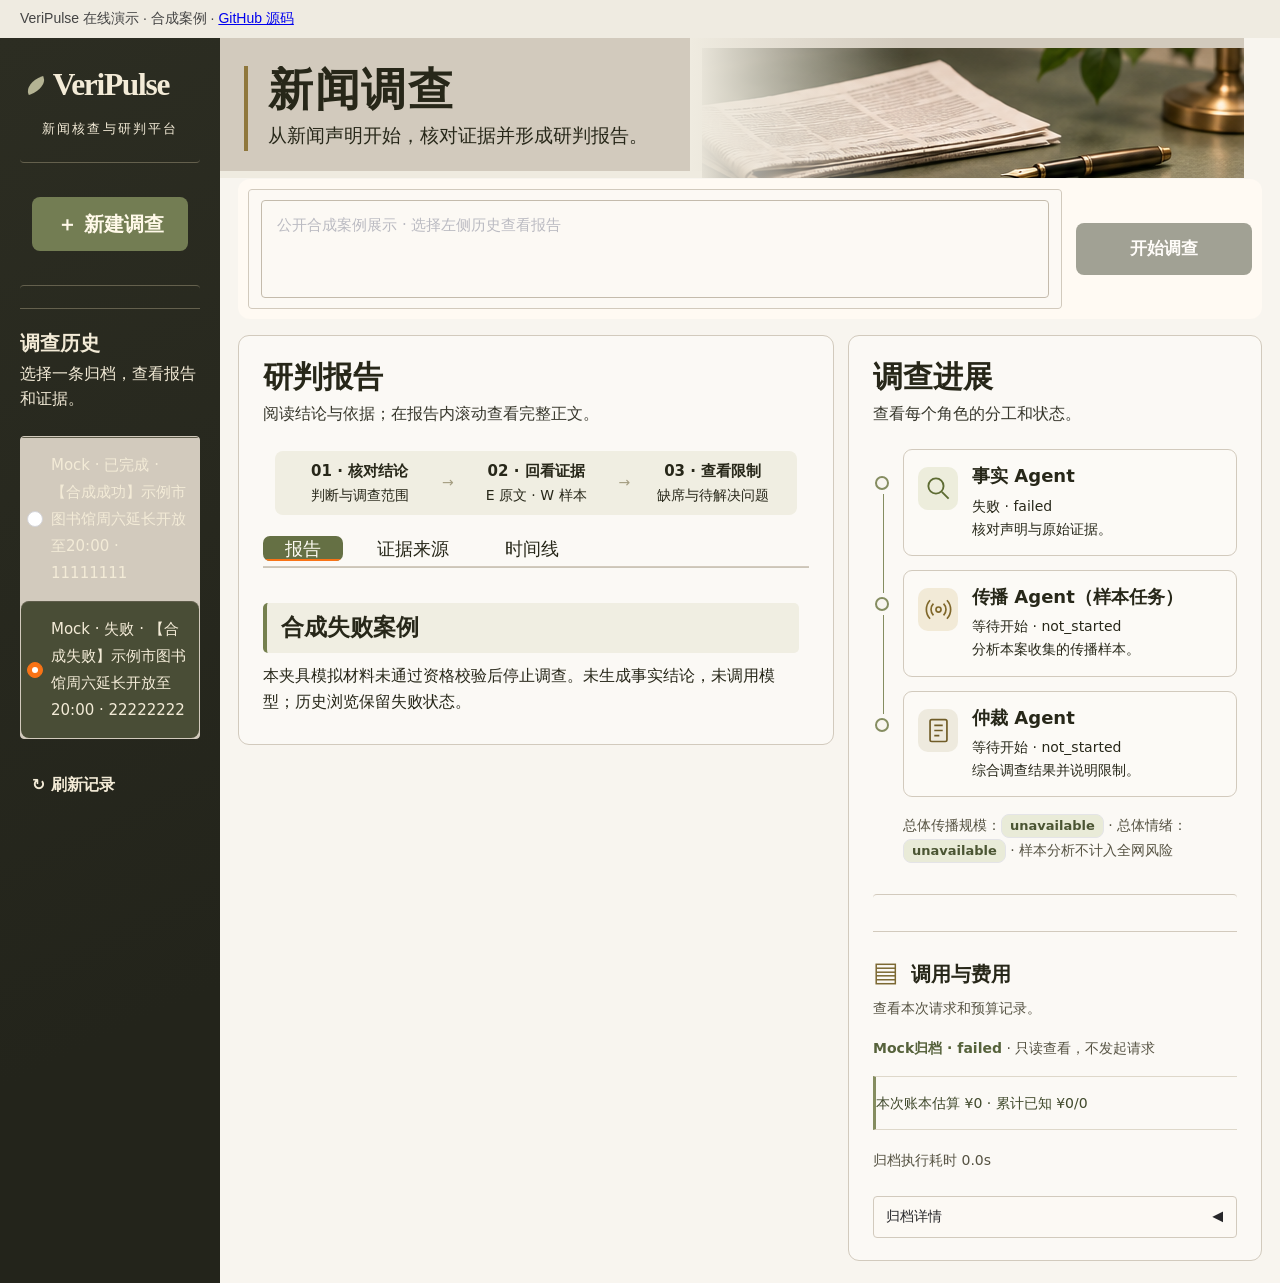
==== docs/demo/failure.html @ a6015715 "Show current frontend and add interactive public demo" ====
<!doctype html><html lang="zh-CN"><head><meta charset="UTF-8"><meta name="viewport" content="width=device-width,initial-scale=1"><title>VeriPulse · 在线演示</title><style>:root { --bg: white; --col: #27272a; --bg-dark: #0f0f11; --col-dark: #f4f4f5; }
body { background: var(--bg); color: var(--col); font-family: Arial, Helvetica, sans-serif; }
@media (prefers-color-scheme: dark) {
  body { background: var(--bg-dark); color: var(--col-dark); }
}
.gradio-container-6-31-0, .gradio-container-6-31-0 *, .gradio-container-6-31-0 ::before, .gradio-container-6-31-0 ::after { box-sizing: border-box; border-style: solid; border-width: 0px; }
.gradio-container-6-31-0 html { text-size-adjust: 100%; line-height: 1.5; font-family: var(--font-sans); tab-size: 2; }
body { line-height: inherit; margin: 0px; }
.gradio-container-6-31-0 hr { height: 0px; color: inherit; border-top-width: 1px; }
.gradio-container-6-31-0 abbr:where([title]) { text-decoration: underline dotted; }
.gradio-container-6-31-0 h1, .gradio-container-6-31-0 h2, .gradio-container-6-31-0 h3, .gradio-container-6-31-0 h4, .gradio-container-6-31-0 h5, .gradio-container-6-31-0 h6 { font-weight: inherit; font-size: inherit; }
.gradio-container-6-31-0 a { color: inherit; text-decoration: inherit; }
.gradio-container-6-31-0 b, .gradio-container-6-31-0 strong { font-weight: bolder; }
.gradio-container-6-31-0 code, .gradio-container-6-31-0 kbd, .gradio-container-6-31-0 samp, .gradio-container-6-31-0 pre { }
.gradio-container-6-31-0 small { font-size: 80%; }
.gradio-container-6-31-0 sub, .gradio-container-6-31-0 sup { vertical-align: baseline; font-size: 75%; line-height: 0; position: relative; }
.gradio-container-6-31-0 sub { bottom: -0.25em; }
.gradio-container-6-31-0 sup { top: -0.5em; }
.gradio-container-6-31-0 table { border-color: inherit; text-indent: 0px; }
.gradio-container-6-31-0 button, .gradio-container-6-31-0 input, .gradio-container-6-31-0 optgroup, .gradio-container-6-31-0 select, .gradio-container-6-31-0 textarea { color: inherit; font-weight: inherit; font-size: 100%; line-height: inherit; margin: 0px; padding: 0px; font-family: inherit; }
.gradio-container-6-31-0 button, .gradio-container-6-31-0 select { text-transform: none; }
.gradio-container-6-31-0 button, .gradio-container-6-31-0 [type="button"], .gradio-container-6-31-0 [type="reset"], .gradio-container-6-31-0 [type="submit"] { appearance: button; background-color: rgba(0, 0, 0, 0); background-image: none; }
.gradio-container-6-31-0 progress { vertical-align: baseline; }
.gradio-container-6-31-0 ::-webkit-inner-spin-button { height: auto; }
.gradio-container-6-31-0 ::-webkit-outer-spin-button { height: auto; }
.gradio-container-6-31-0 [type="search"] { appearance: textfield; outline-offset: -2px; }
.gradio-container-6-31-0 ::-webkit-search-decoration { appearance: none; }
.gradio-container-6-31-0 ::-webkit-file-upload-button { appearance: button; font: inherit; }
.gradio-container-6-31-0 summary { display: list-item; }
.gradio-container-6-31-0 blockquote, .gradio-container-6-31-0 dl, .gradio-container-6-31-0 dd, .gradio-container-6-31-0 h1, .gradio-container-6-31-0 h2, .gradio-container-6-31-0 h3, .gradio-container-6-31-0 h4, .gradio-container-6-31-0 h5, .gradio-container-6-31-0 h6, .gradio-container-6-31-0 hr, .gradio-container-6-31-0 figure, .gradio-container-6-31-0 p, .gradio-container-6-31-0 pre { margin: 0px; }
.gradio-container-6-31-0 fieldset { margin: 0px; padding: 0px; }
.gradio-container-6-31-0 legend { padding: 0px; }
.gradio-container-6-31-0 ol, .gradio-container-6-31-0 ul, .gradio-container-6-31-0 menu { margin: 0px; padding: 0px; }
.gradio-container-6-31-0 textarea { resize: vertical; }
.gradio-container-6-31-0 input::placeholder, .gradio-container-6-31-0 textarea::placeholder { opacity: 1; color: --color-var(--color-grey-400); }
.gradio-container-6-31-0 button, .gradio-container-6-31-0 [role="button"] { cursor: pointer; }
.gradio-container-6-31-0 :disabled { cursor: default; }
.gradio-container-6-31-0 img, .gradio-container-6-31-0 svg, .gradio-container-6-31-0 video, .gradio-container-6-31-0 canvas, .gradio-container-6-31-0 audio, .gradio-container-6-31-0 iframe, .gradio-container-6-31-0 embed, .gradio-container-6-31-0 object { vertical-align: middle; display: block; }
.gradio-container-6-31-0 img, .gradio-container-6-31-0 video { max-width: 100%; height: auto; margin: 0px; }
.gradio-container-6-31-0 [hidden] { display: none; }
.gradio-container-6-31-0 [type="text"], .gradio-container-6-31-0 [type="email"], .gradio-container-6-31-0 [type="url"], .gradio-container-6-31-0 [type="password"], .gradio-container-6-31-0 [type="number"], .gradio-container-6-31-0 [type="date"], .gradio-container-6-31-0 [type="datetime-local"], .gradio-container-6-31-0 [type="month"], .gradio-container-6-31-0 [type="search"], .gradio-container-6-31-0 [type="tel"], .gradio-container-6-31-0 [type="time"], .gradio-container-6-31-0 [type="week"], .gradio-container-6-31-0 [multiple], .gradio-container-6-31-0 textarea, .gradio-container-6-31-0 select { --tw-shadow: 0 0 #0000; appearance: none; background-color: rgb(255, 255, 255); border-width: 1px; border-color: rgb(107, 114, 128); border-radius: 0px; padding: 0.5rem 0.75rem; font-size: 1rem; line-height: 1.5rem; }
.gradio-container-6-31-0 [type="checkbox"], .gradio-container-6-31-0 [type="radio"] { vertical-align: middle; appearance: none; color: rgb(37, 99, 235); user-select: none; background-origin: border-box; border-width: 1px; flex-shrink: 0; width: 1rem; height: 1rem; padding: 0px; display: inline-block; }
.gradio-container-6-31-0 [type="checkbox"]:checked { background-image: url("data:image/svg+xml,%3csvg viewBox='0 0 16 16' fill='white' xmlns='http://www.w3.org/2000/svg'%3e%3cpath d='M12.207 4.793a1 1 0 010 1.414l-5 5a1 1 0 01-1.414 0l-2-2a1 1 0 011.414-1.414L6.5 9.086l4.293-4.293a1 1 0 011.414 0z'/%3e%3c/svg%3e"); }
.gradio-container-6-31-0 [type="radio"]:checked { background-image: url("data:image/svg+xml,%3csvg viewBox='0 0 16 16' fill='white' xmlns='http://www.w3.org/2000/svg'%3e%3ccircle cx='8' cy='8' r='3'/%3e%3c/svg%3e"); }
.gradio-container-6-31-0 select { background-image: url("data:image/svg+xml,%3csvg xmlns='http://www.w3.org/2000/svg' fill='none' viewBox='0 0 20 20'%3e%3cpath stroke='%236b7280' stroke-linecap='round' stroke-linejoin='round' stroke-width='1.5' d='M6 8l4 4 4-4'/%3e%3c/svg%3e"); background-position: right 0.5rem center; background-repeat: no-repeat; background-size: 1.5em 1.5em; padding-right: 2.5rem; }
.gradio-container-6-31-0 [type="checkbox"]:checked, .gradio-container-6-31-0 [type="radio"]:checked { background-position: 50% center; background-repeat: no-repeat; background-size: 100% 100%; }
.gradio-container-6-31-0 [type="checkbox"]:checked:hover, .gradio-container-6-31-0 [type="checkbox"]:checked:focus, .gradio-container-6-31-0 [type="radio"]:checked:hover, .gradio-container-6-31-0 [type="radio"]:checked:focus { border-color: rgba(0, 0, 0, 0); }
.gradio-container-6-31-0 [type="checkbox"]:focus-visible, .gradio-container-6-31-0 [type="checkbox"]:focus-visible, .gradio-container-6-31-0 [type="radio"]:focus-visible, .gradio-container-6-31-0 [type="radio"]:focus-visible { outline: none; }
.gradio-container-6-31-0 gradio-lite { display: flex; }
.gradio-container-6-31-0 gradio-lite:not(:defined) { display: none; }
.gradio-container-6-31-0 .scroll-hide { scrollbar-width: none; }
.gradio-container-6-31-0 .sr-only { clip: rect(0px, 0px, 0px, 0px); white-space: nowrap; border-width: 0px; width: 1px; height: 1px; margin: -1px; padding: 0px; position: absolute; overflow: hidden; }
.gradio-container-6-31-0 .scroll-hide::-webkit-scrollbar { display: none; }
.gradio-container-6-31-0 { text-size-adjust: 100%; line-height: 1.5; font-family: var(--font); tab-size: 4; }
.gradio-container-6-31-0 .cropper-container { touch-action: none; user-select: none; direction: ltr; font-size: 0px; line-height: 0; position: relative; }
.gradio-container-6-31-0 .cropper-container img { width: 100%; height: 100%; display: block; min-width: 0px !important; max-width: none !important; min-height: 0px !important; max-height: none !important; }
.gradio-container-6-31-0 .cropper-wrap-box, .gradio-container-6-31-0 .cropper-canvas, .gradio-container-6-31-0 .cropper-drag-box, .gradio-container-6-31-0 .cropper-crop-box, .gradio-container-6-31-0 .cropper-modal { position: absolute; inset: 0px; }
.gradio-container-6-31-0 .cropper-wrap-box, .gradio-container-6-31-0 .cropper-canvas { overflow: hidden; }
.gradio-container-6-31-0 .cropper-drag-box { opacity: 0; background-color: rgb(255, 255, 255); }
.gradio-container-6-31-0 .cropper-modal { opacity: 0.5; background-color: rgb(0, 0, 0); }
.gradio-container-6-31-0 .cropper-view-box { outline: rgba(51, 153, 255, 0.75) solid 1px; width: 100%; height: 100%; display: block; overflow: hidden; }
.gradio-container-6-31-0 .cropper-dashed { opacity: 0.5; border: 0px dashed rgb(238, 238, 238); display: block; position: absolute; }
.gradio-container-6-31-0 .cropper-dashed.dashed-h { border-top-width: 1px; border-bottom-width: 1px; width: 100%; height: 33.3333%; top: 33.3333%; left: 0px; }
.gradio-container-6-31-0 .cropper-dashed.dashed-v { border-left-width: 1px; border-right-width: 1px; width: 33.3333%; height: 100%; top: 0px; left: 33.3333%; }
.gradio-container-6-31-0 .cropper-center { opacity: 0.75; width: 0px; height: 0px; display: block; position: absolute; top: 50%; left: 50%; }
.gradio-container-6-31-0 .cropper-center::before, .gradio-container-6-31-0 .cropper-center::after { content: " "; background-color: rgb(238, 238, 238); display: block; position: absolute; }
.gradio-container-6-31-0 .cropper-center::before { width: 7px; height: 1px; top: 0px; left: -3px; }
.gradio-container-6-31-0 .cropper-center::after { width: 1px; height: 7px; top: -3px; left: 0px; }
.gradio-container-6-31-0 .cropper-face, .gradio-container-6-31-0 .cropper-line, .gradio-container-6-31-0 .cropper-point { opacity: 0.1; width: 100%; height: 100%; display: block; position: absolute; }
.gradio-container-6-31-0 .cropper-face { background-color: rgb(255, 255, 255); top: 0px; left: 0px; }
.gradio-container-6-31-0 .cropper-line { background-color: rgb(51, 153, 255); }
.gradio-container-6-31-0 .cropper-line.line-e { cursor: ew-resize; width: 5px; top: 0px; right: -3px; }
.gradio-container-6-31-0 .cropper-line.line-n { cursor: ns-resize; height: 5px; top: -3px; left: 0px; }
.gradio-container-6-31-0 .cropper-line.line-w { cursor: ew-resize; width: 5px; top: 0px; left: -3px; }
.gradio-container-6-31-0 .cropper-line.line-s { cursor: ns-resize; height: 5px; bottom: -3px; left: 0px; }
.gradio-container-6-31-0 .cropper-point { opacity: 0.75; background-color: rgb(51, 153, 255); width: 5px; height: 5px; }
.gradio-container-6-31-0 .cropper-point.point-e { cursor: ew-resize; margin-top: -3px; top: 50%; right: -3px; }
.gradio-container-6-31-0 .cropper-point.point-n { cursor: ns-resize; margin-left: -3px; top: -3px; left: 50%; }
.gradio-container-6-31-0 .cropper-point.point-w { cursor: ew-resize; margin-top: -3px; top: 50%; left: -3px; }
.gradio-container-6-31-0 .cropper-point.point-s { cursor: s-resize; margin-left: -3px; bottom: -3px; left: 50%; }
.gradio-container-6-31-0 .cropper-point.point-ne { cursor: nesw-resize; top: -3px; right: -3px; }
.gradio-container-6-31-0 .cropper-point.point-nw { cursor: nwse-resize; top: -3px; left: -3px; }
.gradio-container-6-31-0 .cropper-point.point-sw { cursor: nesw-resize; bottom: -3px; left: -3px; }
.gradio-container-6-31-0 .cropper-point.point-se { opacity: 1; cursor: nwse-resize; width: 20px; height: 20px; bottom: -3px; right: -3px; }
@media (width >= 768px) {
  .gradio-container-6-31-0 .cropper-point.point-se { width: 15px; height: 15px; }
}
@media (width >= 992px) {
  .gradio-container-6-31-0 .cropper-point.point-se { width: 10px; height: 10px; }
}
@media (width >= 1200px) {
  .gradio-container-6-31-0 .cropper-point.point-se { opacity: 0.75; width: 5px; height: 5px; }
}
.gradio-container-6-31-0 .cropper-point.point-se::before { opacity: 0; content: " "; background-color: rgb(51, 153, 255); width: 200%; height: 200%; display: block; position: absolute; bottom: -50%; right: -50%; }
.gradio-container-6-31-0 .cropper-invisible { opacity: 0; }
.gradio-container-6-31-0 .cropper-bg { background-image: url("[data-uri]"); }
.gradio-container-6-31-0 .cropper-hide { width: 0px; height: 0px; display: block; position: absolute; }
.gradio-container-6-31-0 .cropper-hidden { display: none !important; }
.gradio-container-6-31-0 .cropper-move { cursor: move; }
.gradio-container-6-31-0 .cropper-crop { cursor: crosshair; }
.gradio-container-6-31-0 .cropper-disabled .cropper-drag-box, .gradio-container-6-31-0 .cropper-disabled .cropper-face, .gradio-container-6-31-0 .cropper-disabled .cropper-line, .gradio-container-6-31-0 .cropper-disabled .cropper-point { cursor: not-allowed; }
:root { --scale-0: 1rem; --scale-1: 1.125rem; --scale-2: 1.25rem; --scale-3: 1.5rem; --scale-4: 1.875rem; --scale-5: 2.25rem; --scale-6: 3rem; --scale-7: 3.75rem; --scale-8: 4.5rem; --scale-9: 6rem; --scale-10: 8rem; --scale-000: .75rem; --scale-00: .875rem; --scale-fluid-0: clamp(.875rem, .8rem + .25vw, 1rem); --scale-fluid-1: clamp(1rem, .925rem + .25vw, 1.125rem); --scale-fluid-2: clamp(1.125rem, 1.05rem + .25vw, 1.25rem); --scale-fluid-3: clamp(1.25rem, 1.1rem + .5vw, 1.5rem); --scale-fluid-4: clamp(1.5rem, 1.275rem + .75vw, 1.875rem); --scale-fluid-5: clamp(1.875rem, 1.65rem + .75vw, 2.25rem); --scale-fluid-6: clamp(2.25rem, 1.8rem + 1.5vw, 3rem); --scale-fluid-7: clamp(3rem, 2.55rem + 1.5vw, 3.75rem); --scale-fluid-8: clamp(3.75rem, 3.3rem + 1.5vw, 4.5rem); --scale-fluid-9: clamp(4.5rem, 3.6rem + 3vw, 6rem); --scale-fluid-10: clamp(6rem, 4.8rem + 4vw, 8rem); --scale-fluid-000: clamp(.625rem, .55rem + .25vw, .75rem); --scale-fluid-00: clamp(.75rem, .675rem + .25vw, .875rem); --font-sans: IBM Plex Sans, ui-sans-serif, system-ui, -apple-system, BlinkMacSystemFont, "Segoe UI", Roboto, "Helvetica Neue", Arial, "Noto Sans", sans-serif, "Apple Color Emoji", "Segoe UI Emoji", "Segoe UI Symbol", "Noto Color Emoji"; --font-serif: ui-serif, Georgia, Cambria, "Times New Roman", Times, serif; --font-mono: IBM Plex Mono, ui-monospace, SFMono-Regular, Menlo, Monaco, Consolas, "Liberation Mono", "Courier New", monospace; --weight-light: 300; --weight-regular: 400; --weight-medium: 500; --weight-semibold: 600; --weight-bold: 700; --weight-extrabold: 800; --weight-black: 900; --line-none: 1; --line-xs: 1.125; --line-sm: 1.4; --line-md: 1.5; --line-lg: 1.625; --line-xl: 2; --letter-xs: -.05em; --letter-sm: -.025em; --letter-none: 0em; --letter-lg: .025em; --letter-xl: .05em; --prose-xs: 45ch; --prose-sm: 55ch; --prose-md: 65ch; --prose-lg: 75ch; --prose-xl: 85ch; --size-1: 4px; --size-2: 8px; --size-3: 12px; --size-4: 16px; --size-5: 20px; --size-6: 24px; --size-7: 28px; --size-8: 32px; --size-9: 36px; --size-10: 40px; --size-11: 44px; --size-12: 48px; --size-14: 56px; --size-16: 64px; --size-20: 80px; --size-24: 96px; --size-28: 112px; --size-32: 128px; --size-36: 144px; --size-40: 160px; --size-44: 176px; --size-48: 192px; --size-52: 208px; --size-56: 224px; --size-60: 240px; --size-64: 256px; --size-72: 288px; --size-80: 320px; --size-96: 384px; --size-px: 1px; --size-full: 100%; --size-screen: 100vw; --size-min: min-content; --size-max: max-content; --size-0-5: 2px; --size-1-5: 6px; --size-2-5: 10px; --size-screen-h: 100vh; --width-xs: 480px; --width-sm: 640px; --width-md: 768px; --width-lg: 1024px; --width-xl: 1280px; --ratio-square: 1/1; --ratio-portrait: 3/4; --ratio-landscape: 4/3; --ratio-tall: 2/3; --ratio-wide: 3/2; --ratio-widescreen: 16/9; --ratio-golden: 1.618/1; --radius-100: 100%; --radius-xs: 2px; --radius-sm: 4px; --radius-md: 6px; --radius-lg: 8px; --radius-xl: 12px; --radius-full: 9999px; --radius-2xl: 16px; --radius-3xl: 22px; --blur-xs: blur(4px); --blur-sm: blur(8px); --blur-md: blur(16px); --blur-lg: blur(24px); --blur-xl: blur(40px); --layer-1: 10; --layer-2: 20; --layer-3: 30; --layer-4: 40; --layer-5: 50; --layer-below: -1; --layer-top: 2147480000; --shadow-xs: 0 1px 3px 0 #0000001a, 0 1px 2px 0 #0000000f; --shadow-sm: 0 4px 6px -2px #0000001a, 0 2px 4px -2px #0000000f; --shadow-md: 0 12px 16px -4px #0000001a, 0 4px 6px -2px #0000000d; --shadow-lg: 0 20px 24px -4px #0000001a, 0 8px 8px -4px #0000000a; --shadow-xl: 0 24px 48px -12px #00000040; --ease-in-sine: cubic-bezier(.47, 0, .745, .715); --ease-out-sine: cubic-bezier(.39, .575, .565, 1); --ease-in-out-sine: cubic-bezier(.445, .05, .55, .95); --ease-in-quad: cubic-bezier(.55, .085, .68, .53); --ease-out-quad: cubic-bezier(.25, .46, .45, .94); --ease-in-out-quad: cubic-bezier(.455, .03, .515, .955); --ease-in-cubic: cubic-bezier(.55, .055, .675, .19); --ease-out-cubic: cubic-bezier(.215, .61, .355, 1); --ease-in-out-cubic: cubic-bezier(.645, .045, .355, 1); --ease-in-quart: cubic-bezier(.895, .03, .685, .22); --ease-out-quart: cubic-bezier(.165, .84, .44, 1); --ease-in-out-quart: cubic-bezier(.77, 0, .175, 1); --ease-in-quint: cubic-bezier(.755, .05, .855, .06); --ease-out-quint: cubic-bezier(.23, 1, .32, 1); --ease-in-out-quint: cubic-bezier(.86, 0, .07, 1); --ease-in-expo: cubic-bezier(.95, .05, .795, .035); --ease-out-expo: cubic-bezier(.19, 1, .22, 1); --ease-in-out-expo: cubic-bezier(1, 0, 0, 1); --ease-in-circ: cubic-bezier(.6, .04, .98, .335); --ease-out-circ: cubic-bezier(.075, .82, .165, 1); --ease-in-out-circ: cubic-bezier(.785, .135, .15, .86); --ease-in-back: cubic-bezier(.6, -.28, .735, .045); --ease-out-back: cubic-bezier(.175, .885, .32, 1.275); --ease-in-out-back: cubic-bezier(.68, -.55, .265, 1.55); --color-black: #000; --color-white: #fff; --color-grey-50: #f9fafb; --color-grey-100: #f3f4f6; --color-grey-200: #e5e7eb; --color-grey-300: #d1d5db; --color-grey-400: #9ca3af; --color-grey-500: #6b7280; --color-grey-600: #4b5563; --color-grey-700: #374151; --color-grey-800: #1f2937; --color-grey-900: #111827; --color-grey-950: #0b0f19; --color-grey: #6b7280; --color-slate-50: #f8fafc; --color-slate-100: #f1f5f9; --color-slate-200: #e2e8f0; --color-slate-300: #cbd5e1; --color-slate-400: #94a3b8; --color-slate-500: #64748b; --color-slate-600: #475569; --color-slate-700: #334155; --color-slate-800: #1e293b; --color-slate-900: #0f172a; --color-slate-950: #020617; --color-slate: var(--color-slate-500); --color-zinc-50: #fafafa; --color-zinc-100: #f4f4f5; --color-zinc-200: #e4e4e7; --color-zinc-300: #d4d4d8; --color-zinc-400: #a1a1aa; --color-zinc-500: #71717a; --color-zinc-600: #52525b; --color-zinc-700: #3f3f46; --color-zinc-800: #27272a; --color-zinc-900: #18181b; --color-zinc-950: #09090b; --color-zinc: var(--color-zinc-500); --color-stone-50: #fafaf9; --color-stone-100: #f5f5f4; --color-stone-200: #e7e5e4; --color-stone-300: #d6d3d1; --color-stone-400: #a8a29e; --color-stone-500: #78716c; --color-stone-600: #57534e; --color-stone-700: #44403c; --color-stone-800: #292524; --color-stone-900: #1c1917; --color-stone-950: #0c0a09; --color-stone: var(--color-stone-500); --color-red-50: #fef2f2; --color-red-100: #fee2e2; --color-red-200: #fecaca; --color-red-300: #fca5a5; --color-red-400: #f87171; --color-red-500: #ef4444; --color-red-600: #dc2626; --color-red-700: #b91c1c; --color-red-800: #991b1b; --color-red-900: #7f1d1d; --color-red-950: #63171a; --color-red: #ef4444; --color-orange-50: #fff2e5; --color-orange-100: #ffe5cc; --color-orange-200: #ffd8b4; --color-orange-300: #ffb066; --color-orange-400: #ff9633; --color-orange-500: #ff7c00; --color-orange-600: #ee7400; --color-orange-700: #ce6400; --color-orange-800: #a45000; --color-orange-900: #5c2d00; --color-orange-950: #3c1f00; --color-orange: #f97316; --color-amber-50: #fffbeb; --color-amber-100: #fef3c7; --color-amber-200: #fde68a; --color-amber-300: #fcd34d; --color-amber-400: #fbbf24; --color-amber-500: #f59e0b; --color-amber-600: #d97706; --color-amber-700: #b45309; --color-amber-800: #92400e; --color-amber-900: #78350f; --color-amber-950: #451a03; --color-amber: var(--color-amber-500); --color-yellow-50: #fffbeb; --color-yellow-100: #fff9c2; --color-yellow-200: #fef08a; --color-yellow-300: #fde047; --color-yellow-400: #facc15; --color-yellow-500: #eab308; --color-yellow-600: #ca8a04; --color-yellow-700: #a16207; --color-yellow-800: #854d0e; --color-yellow-900: #713f12; --color-yellow-950: #633112; --color-yellow: #eab308; --color-lime-50: #f7fee7; --color-lime-100: #ecfccb; --color-lime-200: #d9f99d; --color-lime-300: #bef264; --color-lime-400: #a3e635; --color-lime-500: #84cc16; --color-lime-600: #65a30d; --color-lime-700: #4d7c0f; --color-lime-800: #3f6212; --color-lime-900: #365314; --color-lime-950: #1a2e05; --color-lime: var(--color-lime-500); --color-green-50: #ecfdf5; --color-green-100: #d1fae5; --color-green-200: #bbf7d0; --color-green-300: #86efac; --color-green-400: #4ade80; --color-green-500: #22c55e; --color-green-600: #16a34a; --color-green-700: #15803d; --color-green-800: #166534; --color-green-900: #14532d; --color-green-950: #134227; --color-green: #22c55e; --color-teal-50: #f0fdfa; --color-teal-100: #ccfbf1; --color-teal-200: #99f6e4; --color-teal-300: #5eead4; --color-teal-400: #2dd4bf; --color-teal-500: #14b8a6; --color-teal-600: #0d9488; --color-teal-700: #0f766e; --color-teal-800: #115e59; --color-teal-900: #134e4a; --color-teal-950: #042f2e; --color-teal: var(--color-teal-500); --color-cyan-50: #ecfeff; --color-cyan-100: #cffafe; --color-cyan-200: #a5f3fc; --color-cyan-300: #67e8f9; --color-cyan-400: #22d3ee; --color-cyan-500: #06b6d4; --color-cyan-600: #0891b2; --color-cyan-700: #0e7490; --color-cyan-800: #155e75; --color-cyan-900: #164e63; --color-cyan-950: #083344; --color-cyan: var(--color-cyan-500); --color-sky-50: #f0f9ff; --color-sky-100: #e0f2fe; --color-sky-200: #bae6fd; --color-sky-300: #7dd3fc; --color-sky-400: #38bdf8; --color-sky-500: #0ea5e9; --color-sky-600: #0284c7; --color-sky-700: #0369a1; --color-sky-800: #075985; --color-sky-900: #0c4a6e; --color-sky-950: #082f49; --color-sky: var(--color-sky-500); --color-blue-50: #eff6ff; --color-blue-100: #dbeafe; --color-blue-200: #bfdbfe; --color-blue-300: #93c5fd; --color-blue-400: #60a5fa; --color-blue-500: #0ea5e9; --color-blue-600: #2563eb; --color-blue-700: #1d4ed8; --color-blue-800: #1e40af; --color-blue-900: #1e3a8a; --color-blue-950: #1c366b; --color-blue: #0ea5e9; --color-indigo-50: #eef2ff; --color-indigo-100: #e0e7ff; --color-indigo-200: #c7d2fe; --color-indigo-300: #a5b4fc; --color-indigo-400: #818cf8; --color-indigo-500: #6366f1; --color-indigo-600: #4f46e5; --color-indigo-700: #4338ca; --color-indigo-800: #3730a3; --color-indigo-900: #312e81; --color-indigo-950: #1e1b4b; --color-indigo: var(--color-indigo-500); --color-violet-50: #f5f3ff; --color-violet-100: #ede9fe; --color-violet-200: #ddd6fe; --color-violet-300: #c4b5fd; --color-violet-400: #a78bfa; --color-violet-500: #8b5cf6; --color-violet-600: #7c3aed; --color-violet-700: #6d28d9; --color-violet-800: #5b21b6; --color-violet-900: #4c1d95; --color-violet-950: #2e1065; --color-violet: var(--color-violet-500); --color-purple-50: #faf5ff; --color-purple-100: #f3e8ff; --color-purple-200: #e9d5ff; --color-purple-300: #d8b4fe; --color-purple-400: #c084fc; --color-purple-500: #a855f7; --color-purple-600: #9333ea; --color-purple-700: #7e22ce; --color-purple-800: #6b21a8; --color-purple-900: #581c87; --color-purple-950: #3b0764; --color-purple: var(--color-purple-500); --color-fuchsia-50: #fdf4ff; --color-fuchsia-100: #fae8ff; --color-fuchsia-200: #f5d0fe; --color-fuchsia-300: #f0abfc; --color-fuchsia-400: #e879f9; --color-fuchsia-500: #d946ef; --color-fuchsia-600: #c026d3; --color-fuchsia-700: #a21caf; --color-fuchsia-800: #86198f; --color-fuchsia-900: #701a75; --color-fuchsia-950: #4a044e; --color-fuchsia: var(--color-fuchsia-500); --color-pink-50: #fdf2f8; --color-pink-100: #fce7f3; --color-pink-200: #fbcfe8; --color-pink-300: #f9a8d4; --color-pink-400: #f472b6; --color-pink-500: #ec4899; --color-pink-600: #db2777; --color-pink-700: #be185d; --color-pink-800: #9d174d; --color-pink-900: #831843; --color-pink-950: #500724; --color-pink: var(--color-pink-500); --color-rose-50: #fff1f2; --color-rose-100: #ffe4e6; --color-rose-200: #fecdd3; --color-rose-300: #fda4af; --color-rose-400: #fb7185; --color-rose-500: #f43f5e; --color-rose-600: #e11d48; --color-rose-700: #be123c; --color-rose-800: #9f1239; --color-rose-900: #881337; --color-rose-950: #4c0519; --color-rose: var(--color-rose-500); --color-blue-10: #fafcff; --color-grey-10: #fdfdfe; --color-red-10: #fffbfb; --color-green-10: #f9fefc; --color-orange-10: #fffbf6; --color-yellow-10: #fffef8; --grid-2: repeat(2, minmax(0, 1fr)); --grid-3: repeat(3, minmax(0, 1fr)); --grid-4: repeat(4, minmax(0, 1fr)); --grid-5: repeat(5, minmax(0, 1fr)); --grid-6: repeat(6, minmax(0, 1fr)); --grid-7: repeat(7, minmax(0, 1fr)); --grid-8: repeat(8, minmax(0, 1fr)); --grid-9: repeat(9, minmax(0, 1fr)); --grid-10: repeat(10, minmax(0, 1fr)); --grid-11: repeat(11, minmax(0, 1fr)); --grid-12: repeat(12, minmax(0, 1fr)); --grid-page-width: var(--width-xl); --grid-page-gutter: 5vw; --grid-page-main: 2 / 3; --grid-page: minmax(var(--grid-page-gutter), 1fr) minmax(0, var(--grid-page-width)) minmax(var(--grid-page-gutter), 1fr); }
.gradio-container-6-31-0 .prose { font-weight: var(--prose-text-weight); font-size: var(--text-md); }
.gradio-container-6-31-0 .prose * { color: var(--body-text-color); }
.gradio-container-6-31-0 .prose p { margin-bottom: var(--spacing-sm); line-height: var(--line-lg); }
.gradio-container-6-31-0 .prose h1, .gradio-container-6-31-0 .prose h2, .gradio-container-6-31-0 .prose h3, .gradio-container-6-31-0 .prose h4, .gradio-container-6-31-0 .prose h5 { margin: var(--spacing-xxl) 0 var(--spacing-lg); font-weight: var(--prose-header-text-weight); color: var(--body-text-color); line-height: 1.3; }
.gradio-container-6-31-0 .prose > :first-child { margin-top: 0px; }
.gradio-container-6-31-0 .prose h1 { font-size: var(--text-xxl); }
.gradio-container-6-31-0 .prose h2 { font-size: var(--text-xl); }
.gradio-container-6-31-0 .prose h3 { font-size: var(--text-lg); }
.gradio-container-6-31-0 .prose h4 { font-size: 1.1em; }
.gradio-container-6-31-0 .prose h5 { font-size: 1.05em; }
.gradio-container-6-31-0 .prose ul { list-style: circle; }
.gradio-container-6-31-0 .prose ol { list-style: decimal; }
.gradio-container-6-31-0 .prose ul > p, .gradio-container-6-31-0 .prose li > p { display: inline; }
.gradio-container-6-31-0 .prose ol, .gradio-container-6-31-0 .prose ul { margin-top: 0px; padding-inline-start: 1.5em; }
.gradio-container-6-31-0 .prose ul ul, .gradio-container-6-31-0 .prose ul ol, .gradio-container-6-31-0 .prose ol ol, .gradio-container-6-31-0 .prose ol ul { margin: 0.5em 0px; padding-inline-start: 2em; font-size: 90%; }
.gradio-container-6-31-0 .prose li { margin-bottom: 0.5em; }
.gradio-container-6-31-0 .prose th, .gradio-container-6-31-0 .prose td { padding: var(--text-xs) var(--text-md); text-align: left; border-bottom: 1px solid rgb(225, 225, 225); }
.gradio-container-6-31-0 .prose button, .gradio-container-6-31-0 .prose .button, .gradio-container-6-31-0 .prose input, .gradio-container-6-31-0 .prose textarea, .gradio-container-6-31-0 .prose select, .gradio-container-6-31-0 .prose fieldset { margin-bottom: var(--spacing-sm); }
.gradio-container-6-31-0 .prose pre, .gradio-container-6-31-0 .prose blockquote, .gradio-container-6-31-0 .prose dl, .gradio-container-6-31-0 .prose figure, .gradio-container-6-31-0 .prose table, .gradio-container-6-31-0 .prose p, .gradio-container-6-31-0 .prose ul, .gradio-container-6-31-0 .prose ol, .gradio-container-6-31-0 .prose form { margin-bottom: var(--spacing-md); }
.gradio-container-6-31-0 .prose table, .gradio-container-6-31-0 .prose tr, .gradio-container-6-31-0 .prose td, .gradio-container-6-31-0 .prose th { border: 1px solid var(--body-text-color); }
.gradio-container-6-31-0 .prose table { border-collapse: collapse; margin-bottom: var(--spacing-xxl); }
.gradio-container-6-31-0 .prose a { color: var(--link-text-color); text-decoration: underline; }
.gradio-container-6-31-0 .prose a:visited { color: var(--link-text-color-visited); }
.gradio-container-6-31-0 .prose a:hover { color: var(--link-text-color-hover); }
.gradio-container-6-31-0 .prose a:active { color: var(--link-text-color-active); }
.gradio-container-6-31-0 .prose hr { border-width: 1px 0px 0px; border-top-style: solid; border-top-color: rgb(225, 225, 225); margin-top: 3em; margin-bottom: 3.5em; }
.gradio-container-6-31-0 .prose blockquote { border-left: 5px solid var(--border-color-primary); padding-left: var(--size-2); margin: var(--size-6) 0 !important; }
.gradio-container-6-31-0 .prose :last-child { margin-bottom: 0px !important; }
.gradio-container-6-31-0 .gradio-style input[type="text"], .gradio-container-6-31-0 .gradio-style input[type="number"], .gradio-container-6-31-0 .gradio-style textarea { background: var(--input-background-fill); padding: var(--input-padding); color: var(--body-text-color); font-weight: var(--input-text-weight); font-size: var(--input-text-size); line-height: var(--line-sm); border: var(--input-border-width) solid var(--input-border-color); border-radius: var(--input-radius); outline: none !important; }
.gradio-container-6-31-0 .gradio-style input[type="text"]:disabled, .gradio-container-6-31-0 .gradio-style input[type="text"]:disabled, .gradio-container-6-31-0 .gradio-style input[type="number"]:disabled, .gradio-container-6-31-0 .gradio-style input[type="number"]:disabled, .gradio-container-6-31-0 .gradio-style textarea:disabled, .gradio-container-6-31-0 .gradio-style textarea:disabled { opacity: 1; }
.gradio-container-6-31-0 .gradio-style input[type="text"]:focus, .gradio-container-6-31-0 .gradio-style input[type="text"]:focus, .gradio-container-6-31-0 .gradio-style input[type="number"]:focus, .gradio-container-6-31-0 .gradio-style input[type="number"]:focus, .gradio-container-6-31-0 .gradio-style textarea:focus, .gradio-container-6-31-0 .gradio-style textarea:focus { box-shadow: var(--input-shadow-focus); border-color: var(--input-border-color-focus); background: var(--input-background-fill-focus); }
.gradio-container-6-31-0 .gradio-style input[type="text"]::placeholder, .gradio-container-6-31-0 .gradio-style input[type="text"]::placeholder, .gradio-container-6-31-0 .gradio-style input[type="number"]::placeholder, .gradio-container-6-31-0 .gradio-style input[type="number"]::placeholder, .gradio-container-6-31-0 .gradio-style textarea::placeholder, .gradio-container-6-31-0 .gradio-style textarea::placeholder { color: var(--input-placeholder-color); }
.gradio-container-6-31-0 .gradio-style button, .gradio-container-6-31-0 .gradio-style a { transition: var(--button-transition); padding: var(--size-0-5) var(--size-2); text-align: center; }
.gradio-container-6-31-0 .gradio-style button:hover { transform: var(--button-transform-hover); }
.gradio-container-6-31-0 .gradio-style button:active, .gradio-container-6-31-0 .gradio-style a:active { transform: var(--button-transform-active); }
.gradio-container-6-31-0 .gradio-style button[disabled], .gradio-container-6-31-0 .gradio-style a.disabled { opacity: 0.5; filter: grayscale(30%); cursor: not-allowed; transform: none; }
.gradio-container-6-31-0 .gradio-style button { border: var(--button-border-width) solid var(--button-secondary-border-color); background: var(--button-secondary-background-fill); color: var(--button-secondary-text-color); box-shadow: var(--button-secondary-shadow); border-radius: var(--button-large-radius); padding: var(--button-large-padding); font-weight: var(--button-large-text-weight); font-size: var(--button-large-text-size); }
.gradio-container-6-31-0 .gradio-style button:hover, .gradio-container-6-31-0 .gradio-style button[disabled] { background: var(--button-secondary-background-fill-hover); color: var(--button-secondary-text-color-hover); }
.gradio-container-6-31-0 .gradio-style button:hover { border-color: var(--button-secondary-border-color-hover); box-shadow: var(--button-secondary-shadow-hover); }
.gradio-container-6-31-0 .gradio-style button:active { box-shadow: var(--button-secondary-shadow-active); }
.gradio-container-6-31-0 .gradio-style button[disabled] { border-color: var(--button-secondary-border-color); }
.gradio-container-6-31-0 .gradio-style input[type="checkbox"] { --ring-color: transparent; box-shadow: var(--checkbox-shadow); border: 1px solid var(--checkbox-border-color); border-radius: var(--checkbox-border-radius); background-color: var(--checkbox-background-color); line-height: var(--line-sm); position: relative; }
.gradio-container-6-31-0 .gradio-style input[type="checkbox"]:checked, .gradio-container-6-31-0 .gradio-style input[type="checkbox"]:checked:hover, .gradio-container-6-31-0 .gradio-style input[type="checkbox"]:checked:focus, .gradio-container-6-31-0 .gradio-style input[type="checkbox"]:checked:focus { background-image: var(--checkbox-check); background-color: var(--checkbox-background-color-selected); border-color: var(--checkbox-border-color-focus); }
.gradio-container-6-31-0 .gradio-style input[type="checkbox"]:hover { border-color: var(--checkbox-border-color-hover); background-color: var(--checkbox-background-color-hover); }
.gradio-container-6-31-0 .gradio-style input[type="checkbox"]:focus { border-color: var(--checkbox-border-color-focus); background-color: var(--checkbox-background-color-focus); }
.gradio-container-6-31-0 .gradio-style input[type="checkbox"]:indeterminate { background-image: none; background-color: var(--checkbox-background-color-selected); border-color: var(--checkbox-border-color-focus); position: relative; }
.gradio-container-6-31-0 .gradio-style input[type="checkbox"]:indeterminate::after { content: ""; background-color: rgb(255, 255, 255); width: 8px; height: 2px; position: absolute; top: 50%; left: 50%; transform: translate(-50%, -50%); }
.gradio-container-6-31-0 .gradio-style input[type="checkbox"]:indeterminate:hover { background-color: var(--checkbox-background-color-selected); border-color: var(--checkbox-border-color-hover); }
.gradio-container-6-31-0 .gradio-style input[type="checkbox"]:indeterminate:focus { background-color: var(--checkbox-background-color-selected); border-color: var(--checkbox-border-color-focus); }
.gradio-container-6-31-0 .gradio-style input[type="checkbox"][disabled], .gradio-container-6-31-0 .gradio-style input[type="checkbox"] .disabled { cursor: not-allowed !important; }
.gradio-container-6-31-0 .gradio-style input[type="checkbox"]:hover { cursor: pointer; }
.gradio-container-6-31-0 .gradio-style input[type="radio"] { --ring-color: transparent; box-shadow: var(--checkbox-shadow); border: var(--checkbox-border-width) solid var(--checkbox-border-color); border-radius: var(--radius-full); background-color: var(--checkbox-background-color); line-height: var(--line-sm); position: relative; }
.gradio-container-6-31-0 .gradio-style input[type="radio"]:checked, .gradio-container-6-31-0 .gradio-style input[type="radio"]:checked:hover { border-color: var(--checkbox-border-color-selected); background-image: var(--radio-circle); background-color: var(--checkbox-background-color-selected); }
.gradio-container-6-31-0 .gradio-style input[type="radio"]:checked::after { content: ""; background-color: rgb(255, 255, 255); border-radius: 50%; position: absolute; top: 50%; left: 50%; transform: translate(-50%, -50%); }
.gradio-container-6-31-0 .gradio-style input[type="radio"]:hover { border-color: var(--checkbox-border-color-hover); background-color: var(--checkbox-background-color-hover); }
.gradio-container-6-31-0 .gradio-style input[type="radio"]:focus { border-color: var(--checkbox-border-color-focus); background-color: var(--checkbox-background-color-focus); }
.gradio-container-6-31-0 .gradio-style input[type="radio"]:checked:focus { border-color: var(--checkbox-border-color-focus); background-image: var(--radio-circle); background-color: var(--checkbox-background-color-selected); }
.gradio-container-6-31-0 .gradio-style input[type="radio"] input[disabled], .gradio-container-6-31-0 .gradio-style input[type="radio"] .disabled { cursor: not-allowed; }
.nav-holder.svelte-99kmwu { padding: var(--size-2) 0; border-bottom: solid 1px var(--border-color-primary); }
nav.svelte-99kmwu { gap: var(--size-2); padding: 0 var(--size-8); flex-wrap: wrap; justify-content: flex-end; margin: 0px auto; display: flex; }
nav.svelte-99kmwu a:where(.svelte-99kmwu) { padding: var(--size-1) var(--size-2); border-radius: var(--block-radius); border-width: var(--block-border-width); color: var(--body-text-color-subdued); border-color: rgba(0, 0, 0, 0); }
nav.svelte-99kmwu a.active:where(.svelte-99kmwu) { color: var(--body-text-color); border-color: var(--block-border-color); background-color: var(--block-background-fill); }
.gradio-container-6-31-0 { min-height: 1px; color: var(--body-text-color); flex-direction: column; padding: 0px; display: flex; position: relative; overflow: hidden; }
.embed-container.svelte-99kmwu { margin: var(--size-4) 0px; border: 1px solid var(--button-secondary-border-color); border-radius: var(--embed-radius); }
.with-info.svelte-99kmwu { padding-bottom: var(--size-7); }
.embed-container.svelte-99kmwu > .main:where(.svelte-99kmwu) { padding: var(--size-4); }
.main.svelte-99kmwu { flex-direction: column; flex-grow: 1; display: flex; }
.app.svelte-99kmwu { padding: var(--size-4) var(--size-8); width: 100%; height: 100%; margin: auto; position: relative; }
@media (width >= 640px) {
  .fillable.svelte-99kmwu:not(.fill_width) { max-width: 640px; }
}
@media (width >= 768px) {
  .fillable.svelte-99kmwu:not(.fill_width) { max-width: 768px; }
}
@media (width >= 1024px) {
  .fillable.svelte-99kmwu:not(.fill_width) { max-width: 1024px; }
}
@media (width >= 1280px) {
  .fillable.svelte-99kmwu:not(.fill_width) { max-width: 1280px; }
}
@media (width >= 1536px) {
  .fillable.svelte-99kmwu:not(.fill_width) { max-width: 1536px; }
}
@media (width >= 1920px) {
  .fillable.svelte-99kmwu:not(.fill_width) { max-width: 1920px; }
}
.info.svelte-99kmwu { border-top: 1px solid var(--button-secondary-border-color); padding: var(--size-1) var(--size-5); width: 100%; color: var(--body-text-color-subdued); font-size: var(--text-md); white-space: nowrap; justify-content: flex-start; display: flex; position: absolute; bottom: 0px; }
.info.svelte-99kmwu > span:where(.svelte-99kmwu) { overflow-wrap: break-word; word-break: keep-all; display: block; }
.info.svelte-99kmwu > span:where(.svelte-99kmwu):first-child { min-width: 0px; max-width: max-content; color: var(--body-text-color); text-overflow: ellipsis; white-space: nowrap; margin-right: 4px; overflow: hidden; }
.info.svelte-99kmwu > span:where(.svelte-99kmwu):nth-child(2) { margin-right: 3px; }
.info.svelte-99kmwu > span:where(.svelte-99kmwu):nth-child(2), .info.svelte-99kmwu > span:where(.svelte-99kmwu):nth-child(3) { width: max-content; }
.info.svelte-99kmwu > span:where(.svelte-99kmwu):nth-child(3) { text-align: right; place-self: flex-end; margin-left: auto; }
.info.svelte-99kmwu > span:where(.svelte-99kmwu):first-child { flex-shrink: 9; }
.hidden-title.svelte-99kmwu { left: var(--size-5); opacity: 0; background: var(--button-secondary-background-fill); padding-right: 4px; position: absolute; }
.info.svelte-99kmwu a:where(.svelte-99kmwu) { color: var(--body-text-color); }
.title.svelte-99kmwu { font-size: var(--text-sm); font-family: var(--font-mono); }
.hf.svelte-99kmwu { margin-left: 5px; }
.space-logo.svelte-99kmwu img:where(.svelte-99kmwu) { height: 12px; margin-bottom: 4px; display: inline-block; }
.main.svelte-99kmwu a:where(.svelte-99kmwu):hover { text-decoration: underline; }
.storage-row.svelte-5l6y7i { color: var(--body-text-color-subdued,#71717a); align-items: center; gap: 8px; font-size: 14px; display: flex; }
.storage-picker.svelte-5l6y7i { position: relative; }
.storage-trigger.svelte-5l6y7i { border: 1px solid var(--border-color-primary,#e4e4e7); background: var(--background-fill-secondary,#fafafa); max-width: min(420px, 50vw); color: var(--body-text-color,#27272a); font-style: inherit; font-variant: inherit; font-stretch: inherit; font-size: inherit; line-height: inherit; font-family: inherit; font-optical-sizing: inherit; font-size-adjust: inherit; font-kerning: inherit; font-feature-settings: inherit; font-variation-settings: inherit; font-language-override: inherit; cursor: pointer; border-radius: 999px; align-items: center; gap: 7px; padding: 5px 9px; font-weight: 600; transition: 0.12s; display: inline-flex; box-shadow: rgba(0, 0, 0, 0.05) 0px 1px 2px; }
.storage-trigger.svelte-5l6y7i:hover, .storage-trigger[aria-expanded="true"].svelte-5l6y7i { border-color: var(--color-accent,#f97316); background: var(--background-fill-primary,#fff); }
.storage-trigger.bucket.svelte-5l6y7i .storage-icon:where(.svelte-5l6y7i), .bucket-mark.svelte-5l6y7i { color: var(--color-accent,#f97316); }
.storage-icon.svelte-5l6y7i { color: var(--body-text-color-subdued,#71717a); font-size: 13px; }
.storage-label.svelte-5l6y7i { text-overflow: ellipsis; white-space: nowrap; overflow: hidden; }
.chevron.svelte-5l6y7i { color: var(--body-text-color-subdued,#71717a); margin-top: -2px; }
.storage-detail.svelte-5l6y7i { color: var(--body-text-color-subdued,#71717a); font-size: 13px; }
.storage-menu.svelte-5l6y7i { z-index: 20; box-sizing: border-box; border: 1px solid var(--border-color-primary,#e4e4e7); background: var(--block-background-fill,#fff); border-radius: 14px; width: min(360px, -32px + 100vw); padding: 8px; position: absolute; top: calc(100% + 8px); left: 0px; box-shadow: rgba(0, 0, 0, 0.16) 0px 16px 42px; }
.menu-heading.svelte-5l6y7i { color: var(--body-text-color-subdued,#71717a); letter-spacing: 0.06em; text-transform: uppercase; padding: 7px 10px 6px; font-size: 11px; font-weight: 700; }
.storage-option.svelte-5l6y7i, .connect-option.svelte-5l6y7i { box-sizing: border-box; width: 100%; color: var(--body-text-color,#27272a); font: inherit; text-align: left; cursor: pointer; background: 0px 0px; border: 0px; border-radius: 9px; align-items: center; gap: 10px; padding: 10px; display: flex; }
.storage-option.svelte-5l6y7i:hover, .connect-option.svelte-5l6y7i:hover { background: var(--background-fill-secondary,#fafafa); }
.storage-option.svelte-5l6y7i strong:where(.svelte-5l6y7i), .storage-option.svelte-5l6y7i small:where(.svelte-5l6y7i) { display: block; }
.storage-option.svelte-5l6y7i strong:where(.svelte-5l6y7i) { text-overflow: ellipsis; white-space: nowrap; max-width: 270px; font-size: 13px; overflow: hidden; }
.storage-option.svelte-5l6y7i small:where(.svelte-5l6y7i) { color: var(--body-text-color-subdued,#71717a); margin-top: 2px; font-size: 11px; }
.option-radio.svelte-5l6y7i { box-sizing: border-box; border: 1.5px solid var(--border-color-primary,#d4d4d8); border-radius: 50%; flex: 0 0 auto; width: 16px; height: 16px; }
.storage-option.selected.svelte-5l6y7i .option-radio:where(.svelte-5l6y7i) { border: 5px solid var(--color-accent,#f97316); }
.connect-option.svelte-5l6y7i { border-top: 1px solid var(--border-color-primary,#e4e4e7); color: var(--color-accent,#ea580c); border-radius: 0px 0px 9px 9px; margin-top: 4px; font-size: 13px; font-weight: 600; }
.modal-backdrop.svelte-5l6y7i { z-index: 1000; backdrop-filter: blur(3px); background: rgba(9, 9, 11, 0.52); place-items: center; padding: 20px; display: grid; position: fixed; inset: 0px; }
.connect-modal.svelte-5l6y7i { box-sizing: border-box; border: 1px solid var(--border-color-primary,#e4e4e7); background: var(--block-background-fill,#fff); border-radius: 18px; width: min(100%, 540px); max-height: min(760px, -40px + 100vh); padding: 24px; overflow-y: auto; box-shadow: rgba(0, 0, 0, 0.28) 0px 28px 80px; }
.modal-header.svelte-5l6y7i { justify-content: space-between; align-items: flex-start; gap: 20px; display: flex; }
.modal-eyebrow.svelte-5l6y7i { color: var(--color-accent,#f97316); letter-spacing: 0.09em; text-transform: uppercase; margin-bottom: 4px; font-size: 11px; font-weight: 700; }
.modal-header.svelte-5l6y7i h2:where(.svelte-5l6y7i) { margin: 0px; font-size: 22px; line-height: 1.25; }
.modal-close.svelte-5l6y7i { background: var(--background-fill-secondary,#f4f4f5); width: 32px; height: 32px; color: var(--body-text-color-subdued,#71717a); font-style: inherit; font-variant: inherit; font-weight: inherit; font-stretch: inherit; line-height: inherit; font-family: inherit; font-optical-sizing: inherit; font-size-adjust: inherit; font-kerning: inherit; font-feature-settings: inherit; font-variation-settings: inherit; font-language-override: inherit; cursor: pointer; border: 0px; border-radius: 50%; flex: 0 0 auto; place-items: center; padding: 0px 0px 2px; font-size: 22px; display: grid; }
.modal-close.svelte-5l6y7i:hover { color: var(--body-text-color,#27272a); }
.modal-copy.svelte-5l6y7i { color: var(--body-text-color-subdued,#71717a); margin: 12px 0px 22px; font-size: 14px; line-height: 1.55; }
.modal-loading.svelte-5l6y7i { min-height: 120px; color: var(--body-text-color-subdued,#71717a); justify-content: center; align-items: center; gap: 10px; font-size: 14px; display: flex; }
.spinner.svelte-5l6y7i { border-top-style: ; border-top-width: ; border-right-color: ; border-right-style: ; border-right-width: ; border-bottom-color: ; border-bottom-style: ; border-bottom-width: ; border-left-color: ; border-left-style: ; border-left-width: ; border-image-source: ; border-image-slice: ; border-image-width: ; border-image-outset: ; border-image-repeat: ; border-top-color: var(--color-accent,#f97316); border-radius: 50%; width: 20px; height: 20px; animation: 0.7s linear 0s infinite normal none running svelte-5l6y7i-spin; }
.field-label.svelte-5l6y7i { color: var(--body-text-color,#27272a); margin: 0px 0px 7px; font-size: 12px; font-weight: 700; display: block; }
.bucket-list.svelte-5l6y7i { flex-direction: column; gap: 6px; max-height: 190px; padding-right: 2px; display: flex; overflow-y: auto; }
.bucket-choice.svelte-5l6y7i { border: 1px solid var(--border-color-primary,#e4e4e7); background: var(--background-fill-secondary,#fafafa); color: var(--body-text-color,#27272a); font-style: inherit; font-variant: inherit; font-stretch: inherit; line-height: inherit; font-family: inherit; font-optical-sizing: inherit; font-size-adjust: inherit; font-kerning: inherit; font-feature-settings: inherit; font-variation-settings: inherit; font-language-override: inherit; text-align: left; cursor: pointer; border-radius: 10px; grid-template-columns: auto minmax(0px, 1fr) auto; align-items: center; gap: 10px; padding: 10px 12px; font-size: 13px; font-weight: 600; transition: 0.12s; display: grid; }
.bucket-choice.svelte-5l6y7i:hover { border-color: var(--color-accent,#f97316); background: var(--block-background-fill,#fff); }
.bucket-choice.svelte-5l6y7i span:where(.svelte-5l6y7i):nth-child(2) { text-overflow: ellipsis; white-space: nowrap; overflow: hidden; }
.choice-arrow.svelte-5l6y7i { color: var(--body-text-color-subdued,#71717a); }
.divider.svelte-5l6y7i { color: var(--body-text-color-subdued,#71717a); text-transform: uppercase; align-items: center; gap: 10px; margin: 18px 0px; font-size: 11px; display: flex; }
.divider.svelte-5l6y7i::before, .divider.svelte-5l6y7i::after { background: var(--border-color-primary,#e4e4e7); content: ""; flex: 1 1 0%; height: 1px; }
.bucket-entry.svelte-5l6y7i { gap: 8px; display: flex; }
.bucket-entry.svelte-5l6y7i input:where(.svelte-5l6y7i) { box-sizing: border-box; border: 1px solid var(--border-color-primary,#d4d4d8); background: var(--input-background-fill,#fff); min-width: 0px; height: 40px; color: var(--body-text-color,#27272a); font-style: inherit; font-variant: inherit; font-weight: inherit; font-stretch: inherit; line-height: inherit; font-family: inherit; font-optical-sizing: inherit; font-size-adjust: inherit; font-kerning: inherit; font-feature-settings: inherit; font-variation-settings: inherit; font-language-override: inherit; border-radius: 9px; outline: none; flex: 1 1 0%; padding: 0px 12px; font-size: 13px; }
.bucket-entry.svelte-5l6y7i input:where(.svelte-5l6y7i):focus { border-color: var(--color-accent,#f97316); box-shadow: 0 0 0 3px var(--color-accent-soft,#ffedd5); }
.connect-button.svelte-5l6y7i { border: 1px solid var(--button-primary-border-color,#ea580c); background: var(--button-primary-background-fill,#f97316); min-width: 94px; color: var(--button-primary-text-color,#fff); font-style: inherit; font-variant: inherit; font-stretch: inherit; line-height: inherit; font-family: inherit; font-optical-sizing: inherit; font-size-adjust: inherit; font-kerning: inherit; font-feature-settings: inherit; font-variation-settings: inherit; font-language-override: inherit; cursor: pointer; border-radius: 9px; padding: 0px 15px; font-size: 13px; font-weight: 700; }
.connect-button.svelte-5l6y7i:hover:not(:disabled) { background: var(--button-primary-background-fill-hover,#ea580c); }
.connect-button.svelte-5l6y7i:disabled, .bucket-choice.svelte-5l6y7i:disabled { opacity: 0.5; cursor: not-allowed; }
.field-help.svelte-5l6y7i { color: var(--body-text-color-subdued,#71717a); margin: 7px 0px 0px; font-size: 11px; }
.connect-note.svelte-5l6y7i { border: 1px solid var(--border-color-primary,#e4e4e7); background: var(--background-fill-secondary,#fafafa); color: var(--body-text-color,#27272a); border-radius: 10px; justify-content: space-between; align-items: center; gap: 12px; margin-top: 16px; padding: 11px 12px; font-size: 12px; line-height: 1.4; display: flex; }
.connect-note.failure.svelte-5l6y7i { border-left: 2px solid var(--color-red-500,#ef4444); }
.connect-note.svelte-5l6y7i button:where(.svelte-5l6y7i) { color: inherit; font-style: inherit; font-variant: inherit; font-stretch: inherit; font-size: inherit; line-height: inherit; font-family: inherit; font-optical-sizing: inherit; font-size-adjust: inherit; font-kerning: inherit; font-feature-settings: inherit; font-variation-settings: inherit; font-language-override: inherit; cursor: pointer; background: 0px 0px; border: 1px solid; border-radius: 7px; flex: 0 0 auto; padding: 6px 9px; font-weight: 700; }
@keyframes svelte-5l6y7i-spin { 
  100% { transform: rotate(360deg); }
}
@media (width <= 700px) {
  .storage-row.svelte-5l6y7i { flex-wrap: wrap; align-items: flex-start; }
  .storage-detail.svelte-5l6y7i { width: 100%; }
  .storage-trigger.svelte-5l6y7i { max-width: calc(-160px + 100vw); }
  .modal-backdrop.svelte-5l6y7i { align-items: end; padding: 0px; }
  .connect-modal.svelte-5l6y7i { width: 100%; max-height: 88vh; padding: 20px 16px calc(20px + env(safe-area-inset-bottom)); border-radius: 18px 18px 0px 0px; }
  .bucket-entry.svelte-5l6y7i, .connect-note.svelte-5l6y7i { flex-direction: column; align-items: stretch; }
  .connect-button.svelte-5l6y7i { height: 40px; }
}
.block.svelte-1plpy97 { box-shadow: var(--block-shadow); border-color: var(--block-border-color); border-radius: var(--block-radius); background: var(--block-background-fill); width: 100%; line-height: var(--line-sm); border-width: var(--block-border-width); margin: 0px; position: relative; }
.block.fullscreen.svelte-1plpy97 { border-radius: 0px; }
.auto-margin.svelte-1plpy97 { margin-left: auto; margin-right: auto; }
.block.border_focus.svelte-1plpy97 { border-color: var(--color-accent); }
.block.border_contrast.svelte-1plpy97 { border-color: var(--body-text-color); }
.padded.svelte-1plpy97 { padding: var(--block-padding); }
.flex.svelte-1plpy97 { flex-direction: column; display: flex; }
.hidden.svelte-1plpy97 { display: none; }
.hide-container.svelte-1plpy97:not(.fullscreen) { box-shadow: none; background: 0px 0px; border-width: 0px; margin: 0px; padding: 0px; overflow: visible; }
.resize-handle.svelte-1plpy97 { width: 10px; height: 10px; fill: var(--block-border-color); cursor: nwse-resize; position: absolute; bottom: 0px; right: 0px; }
.fullscreen.svelte-1plpy97 { z-index: 1000; width: 100%; height: 100%; position: fixed; top: 0px; left: 0px; overflow: auto; }
.animating.svelte-1plpy97 { animation: 0.1s ease-out 0s 1 normal forwards running svelte-1plpy97-pop-out; }
@keyframes svelte-1plpy97-pop-out { 
  0% { top: var(--start-top); left: var(--start-left); width: var(--start-width); height: var(--start-height); z-index: 100; position: fixed; }
  100% { z-index: 1000; width: 100%; height: 100%; position: fixed; top: 0px; left: 0px; }
}
.placeholder.svelte-1plpy97 { border-radius: var(--block-radius); border-width: var(--block-border-width); border-color: var(--block-border-color); border-style: dashed; }
.info-text.svelte-9hc4ua { font-weight: var(--block-info-text-weight); font-size: var(--block-info-text-size); line-height: var(--line-sm); color: var(--block-info-text-color); margin-bottom: var(--spacing-md); }
.info-text.svelte-9hc4ua a { color: var(--link-text-color); text-decoration: underline; }
.info-text.svelte-9hc4ua code { background: var(--code-background-fill); border-radius: 3px; padding: 0.1em 0.3em; font-size: 0.9em; }
span.has-info.svelte-jdcl7l { margin-bottom: var(--spacing-xs); }
span.svelte-jdcl7l:not(.has-info) { margin-bottom: var(--spacing-lg); }
span.svelte-jdcl7l { z-index: var(--layer-4); border: solid var(--block-title-border-width) var(--block-title-border-color); border-radius: var(--block-title-radius); background: var(--block-title-background-fill); padding: var(--block-title-padding); color: var(--block-title-text-color); font-weight: var(--block-title-text-weight); font-size: var(--block-title-text-size); line-height: var(--line-sm); display: inline-block; position: relative; }
span[dir="rtl"].svelte-jdcl7l { display: block; }
.hide.svelte-jdcl7l { height: 0px; margin: 0px; }
.sr-only.svelte-jdcl7l { clip: rect(0px, 0px, 0px, 0px); white-space: nowrap; border-width: 0px; width: 1px; height: 1px; margin: -1px; padding: 0px; position: absolute; overflow: hidden; }
label.svelte-19djge9 { z-index: var(--layer-2); box-shadow: var(--block-label-shadow); border-right-color: ; border-right-style: ; border-right-width: ; border-bottom-color: ; border-bottom-style: ; border-bottom-width: ; border-image-source: ; border-image-slice: ; border-image-width: ; border-image-outset: ; border-image-repeat: ; border-radius: var(--block-label-radius); background: var(--block-label-background-fill); padding: var(--block-label-padding); pointer-events: none; color: var(--block-label-text-color); font-weight: var(--block-label-text-weight); font-size: var(--block-label-text-size); line-height: var(--line-sm); border-top-width: medium; border-top-style: none; border-top-color: currentcolor; border-left-width: medium; border-left-style: none; border-left-color: currentcolor; align-items: center; display: inline-flex; }
.gr-group label.svelte-19djge9 { border-top-left-radius: 0px; }
label.float.svelte-19djge9 { top: var(--block-label-margin); left: var(--block-label-margin); position: absolute; }
label.svelte-19djge9:not(.float) { margin-top: var(--block-label-margin); margin-left: var(--block-label-margin); position: static; }
.hide.svelte-19djge9 { display: none; }
span.svelte-19djge9 { opacity: 0.8; margin-right: var(--size-2); width: calc(var(--block-label-text-size) - 1px); height: calc(var(--block-label-text-size) - 1px); }
.hide-label.svelte-19djge9 { box-shadow: none; background: 0px 0px; border-width: 0px; overflow: visible; }
label[dir="rtl"].svelte-19djge9 { border-bottom-color: ; border-bottom-style: ; border-bottom-width: ; border-left-color: ; border-left-style: ; border-left-width: ; border-image-source: ; border-image-slice: ; border-image-width: ; border-image-outset: ; border-image-repeat: ; border-bottom-left-radius: var(--block-radius); border-bottom-right-radius: var(--block-label-radius); border-top-left-radius: var(--block-label-radius); border-top-width: medium; border-top-style: none; border-top-color: currentcolor; border-right-width: medium; border-right-style: none; border-right-color: currentcolor; }
label[dir="rtl"].svelte-19djge9 span:where(.svelte-19djge9) { margin-left: var(--size-2); margin-right: 0px; }
.unstyled-link.svelte-7nkusa { color-scheme: unset; forced-color-adjust: unset; math-depth: unset; position: unset; position-anchor: unset; text-size-adjust: unset; appearance: unset; color: unset; font: unset; font-palette: unset; font-synthesis: unset; position-area: unset; text-orientation: unset; text-rendering: unset; text-spacing-trim: unset; -webkit-font-smoothing: unset; -webkit-locale: unset; -webkit-text-orientation: unset; -webkit-writing-mode: unset; writing-mode: unset; zoom: unset; accent-color: unset; place-content: unset; place-items: unset; place-self: unset; alignment-baseline: unset; anchor-name: unset; anchor-scope: unset; animation-composition: unset; animation: unset; animation-trigger: unset; app-region: unset; aspect-ratio: unset; backdrop-filter: unset; backface-visibility: unset; background: unset; background-blend-mode: unset; baseline-shift: unset; baseline-source: unset; block-size: unset; border-block: unset; border: unset; border-radius: unset; border-collapse: unset; border-end-end-radius: unset; border-end-start-radius: unset; border-inline: unset; border-shape: unset; border-start-end-radius: unset; border-start-start-radius: unset; inset: unset; box-decoration-break: unset; box-shadow: unset; box-sizing: unset; break-after: unset; break-before: unset; break-inside: unset; buffered-rendering: unset; caption-side: unset; caret-animation: unset; caret-color: unset; caret-shape: unset; clear: unset; clip: unset; clip-path: unset; clip-rule: unset; color-interpolation: unset; color-interpolation-filters: unset; color-rendering: unset; columns: unset; column-fill: unset; gap: unset; rule-break: unset; rule: unset; rule-inset: unset; rule-visibility-items: unset; column-span: unset; contain: unset; contain-intrinsic-block-size: unset; contain-intrinsic-size: unset; contain-intrinsic-inline-size: unset; container: unset; content: unset; content-visibility: unset; corner-shape: unset; corner-block-end-shape: unset; corner-block-start-shape: unset; counter-increment: unset; counter-reset: unset; counter-set: unset; cx: unset; cy: unset; d: unset; display: unset; dominant-baseline: unset; dynamic-range-limit: unset; empty-cells: unset; field-sizing: unset; fill: unset; fill-opacity: unset; fill-rule: unset; filter: unset; flex: unset; flex-flow: unset; flex-line-count: unset; float: unset; flood-color: unset; flood-opacity: unset; frame-sizing: unset; grid: unset; grid-area: unset; height: unset; hyphenate-character: unset; hyphenate-limit-chars: unset; hyphens: unset; image-orientation: unset; image-rendering: unset; initial-letter: unset; inline-size: unset; inset-block: unset; inset-inline: unset; interactivity: unset; interest-delay: unset; interpolate-size: unset; isolation: unset; letter-spacing: unset; lighting-color: unset; line-break: unset; list-style: unset; margin-block: unset; margin: unset; margin-inline: unset; margin-trim: unset; marker: unset; mask: unset; mask-type: unset; math-shift: unset; math-style: unset; max-block-size: unset; max-height: unset; max-inline-size: unset; max-width: unset; min-block-size: unset; min-height: unset; min-inline-size: unset; min-width: unset; mix-blend-mode: unset; object-fit: unset; object-position: unset; object-view-box: unset; offset: unset; opacity: unset; order: unset; orphans: unset; outline: unset; outline-offset: unset; overflow-anchor: unset; overflow-block: unset; overflow-clip-margin: unset; overflow-inline: unset; overflow-wrap: unset; overflow: unset; overlay: unset; overscroll-behavior-block: unset; overscroll-behavior-inline: unset; overscroll-behavior: unset; padding-block: unset; padding: unset; padding-inline: unset; page: unset; page-margin-safety: unset; page-orientation: unset; paint-order: unset; perspective: unset; perspective-origin: unset; pointer-events: unset; position-try: unset; position-visibility: unset; print-color-adjust: unset; quotes: unset; r: unset; reading-flow: unset; reading-order: unset; resize: unset; rotate: unset; ruby-align: unset; ruby-overhang: unset; ruby-position: unset; rule-overlap: unset; rx: unset; ry: unset; scale: unset; scroll-axis-lock: unset; scroll-behavior: unset; scroll-initial-target: unset; scroll-margin-block: unset; scroll-margin: unset; scroll-margin-inline: unset; scroll-marker-group: unset; scroll-padding-block: unset; scroll-padding: unset; scroll-padding-inline: unset; scroll-snap-align: unset; scroll-snap-stop: unset; scroll-snap-type: unset; scroll-target-group: unset; scroll-timeline: unset; scrollbar-color: unset; scrollbar-gutter: unset; scrollbar-width: unset; shape-image-threshold: unset; shape-margin: unset; shape-outside: unset; shape-rendering: unset; size: unset; speak: unset; stop-color: unset; stop-opacity: unset; stroke: unset; stroke-dasharray: unset; stroke-dashoffset: unset; stroke-linecap: unset; stroke-linejoin: unset; stroke-miterlimit: unset; stroke-opacity: unset; stroke-width: unset; tab-size: unset; table-layout: unset; text-align: unset; text-align-last: unset; text-anchor: unset; text-autospace: unset; text-box: unset; text-combine-upright: unset; text-decoration: unset; text-decoration-inset: unset; text-decoration-skip-ink: unset; text-emphasis: unset; text-emphasis-position: unset; text-fit: unset; text-indent: unset; text-justify: unset; text-overflow: unset; text-shadow: unset; text-transform: unset; text-underline-offset: unset; text-underline-position: unset; text-wrap: unset; timeline-scope: unset; timeline-trigger: unset; touch-action: unset; transform: unset; transform-box: unset; transform-origin: unset; transform-style: unset; transition: unset; translate: unset; trigger-scope: unset; user-select: unset; vector-effect: unset; vertical-align: unset; view-timeline: unset; view-transition-class: unset; view-transition-group: unset; view-transition-name: unset; view-transition-scope: unset; visibility: unset; border-spacing: unset; -webkit-box-align: unset; -webkit-box-decoration-break: unset; -webkit-box-direction: unset; -webkit-box-flex: unset; -webkit-box-ordinal-group: unset; -webkit-box-orient: unset; -webkit-box-pack: unset; -webkit-box-reflect: unset; -webkit-line-break: unset; -webkit-line-clamp: unset; -webkit-mask-box-image: unset; -webkit-rtl-ordering: unset; -webkit-ruby-position: unset; -webkit-tap-highlight-color: unset; -webkit-text-combine: unset; -webkit-text-decorations-in-effect: unset; -webkit-text-fill-color: unset; -webkit-text-security: unset; -webkit-text-stroke: unset; -webkit-user-drag: unset; white-space-collapse: unset; widows: unset; width: unset; will-change: unset; window-drag: unset; word-break: unset; word-spacing: unset; x: unset; y: unset; z-index: unset; cursor: pointer; }
button.svelte-3jwzs9 { z-index: var(--layer-2); border-radius: var(--radius-xs); color: var(--block-label-text-color); border: 1px solid var(--border-color); padding: var(--spacing-xxs); justify-content: center; align-items: center; gap: 1px; display: flex; }
button.svelte-3jwzs9:hover { background-color: var(--background-fill-secondary); }
button[disabled].svelte-3jwzs9 { opacity: 0.5; box-shadow: none; }
button[disabled].svelte-3jwzs9:hover { cursor: not-allowed; }
.padded.svelte-3jwzs9 { background: var(--bg-color); }
button.svelte-3jwzs9:hover, button.highlight.svelte-3jwzs9 { cursor: pointer; color: var(--color-accent); }
.padded.svelte-3jwzs9:hover { color: var(--block-label-text-color); }
span.svelte-3jwzs9 { padding: 0px 1px; font-size: 10px; }
div.svelte-3jwzs9 { justify-content: center; align-items: center; transition: filter 0.2s ease-in-out; display: flex; }
.x-small.svelte-3jwzs9 { width: 10px; height: 10px; }
.small.svelte-3jwzs9 { width: 14px; height: 14px; }
.medium.svelte-3jwzs9 { width: 20px; height: 20px; }
.large.svelte-3jwzs9 { width: 22px; height: 22px; }
.pending.svelte-3jwzs9 { animation: 0.5s ease 0s infinite normal none running svelte-3jwzs9-flash; }
@keyframes svelte-3jwzs9-flash { 
  0% { opacity: 0.5; }
  50% { opacity: 1; }
  100% { opacity: 0.5; }
}
.transparent.svelte-3jwzs9 { box-shadow: none; background: 0px 0px; border-width: medium; border-style: none; border-color: currentcolor; border-image: none; }
.empty.svelte-v95lt3 { margin-top: calc(0px - var(--size-6)); height: var(--size-full); justify-content: center; align-items: center; display: flex; }
.icon.svelte-v95lt3 { opacity: 0.5; height: var(--size-5); color: var(--body-text-color); }
.small.svelte-v95lt3 { min-height: calc(var(--size-32) - 20px); }
.large.svelte-v95lt3 { min-height: calc(var(--size-64) - 20px); }
.unpadded_box.svelte-v95lt3 { margin-top: 0px; }
.small_parent.svelte-v95lt3 { min-height: 100% !important; }
.dropdown-arrow.svelte-loyhyk, .dropdown-arrow.svelte-1w1fnc7 { fill: currentcolor; }
.circle.svelte-1w1fnc7 { fill: currentcolor; opacity: 0.1; }
svg.svelte-l5a973 { animation: 1.5s linear 0s infinite normal none running svelte-l5a973-spin; }
@keyframes svelte-l5a973-spin { 
  0% { transform: rotate(0deg); }
  100% { transform: rotate(360deg); }
}
h2.svelte-1vmd51o { font-size: var(--text-xl) !important; }
p.svelte-1vmd51o, h2.svelte-1vmd51o { white-space: pre-line; }
.wrap.svelte-1vmd51o { min-width: 0px; min-height: var(--size-60); color: var(--block-label-text-color); line-height: var(--line-md); height: 100%; padding-top: var(--size-3); text-align: center; margin: auto var(--spacing-lg); flex-direction: column; justify-content: center; align-items: center; display: flex; }
.prompt.svelte-1vmd51o { flex-direction: column; align-items: center; max-width: 100%; display: flex; }
.or.svelte-1vmd51o { color: var(--body-text-color-subdued); display: flex; }
.icon-wrap.svelte-1vmd51o { width: 30px; margin-bottom: var(--spacing-lg); flex: 0 0 auto; }
.compact.svelte-1vmd51o { min-height: 0px; max-width: calc(100% - 2 * var(--spacing-lg)); padding: 0px; overflow: hidden; }
.compact.svelte-1vmd51o .icon-wrap:where(.svelte-1vmd51o) { display: none; }
.compact.svelte-1vmd51o .prompt:where(.svelte-1vmd51o) { white-space: nowrap; text-overflow: ellipsis; width: 100%; display: block; overflow: hidden; }
.compact.svelte-1vmd51o .or:where(.svelte-1vmd51o) { margin: 0px 0.25em; display: inline; }
.compact.svelte-1vmd51o h2:where(.svelte-1vmd51o), .compact.svelte-1vmd51o p:where(.svelte-1vmd51o) { white-space: nowrap; display: inline; font-size: inherit !important; }
.compact.svelte-1vmd51o h2:where(.svelte-1vmd51o) + p:where(.svelte-1vmd51o)::before { content: " "; }
.minimal.svelte-1vmd51o { visibility: hidden; min-height: 0px; }
@media (width >= 768px) {
  .wrap.svelte-1vmd51o { font-size: var(--text-lg); }
}
.hovered.svelte-1vmd51o { color: var(--color-accent); }
.source-selection.svelte-exvkcd { border-top: 1px solid var(--border-color-primary); width: 100%; height: var(--size-10); justify-content: center; align-items: center; margin-left: auto; margin-right: auto; display: flex; }
.icon.svelte-exvkcd { width: 22px; height: 22px; margin: var(--spacing-lg) var(--spacing-xs); padding: var(--spacing-xs); color: var(--neutral-400); border-radius: var(--radius-md); }
.selected.svelte-exvkcd, .icon.svelte-exvkcd:hover, .icon.svelte-exvkcd:focus { color: var(--color-accent); }
.custom-button.svelte-gnx6f7 { justify-content: center; align-items: center; gap: var(--size-1); height: var(--size-6); padding: var(--size-1) var(--size-2); border-radius: var(--radius-sm); color: var(--block-title-text-color); cursor: pointer; font-size: var(--text-sm); margin-left: var(--size-1); background: 0px 0px; border-width: medium; border-style: none; border-color: currentcolor; border-image: none; transition: 0.2s; display: flex; }
.custom-button.svelte-gnx6f7:hover { background: var(--background-fill-secondary); color: var(--body-text-color); }
.custom-button-label.svelte-gnx6f7 { white-space: nowrap; }
.icon-button-wrapper.svelte-1pnho82 { z-index: var(--layer-2); justify-content: center; align-items: center; gap: var(--spacing-sm); box-shadow: var(--shadow-drop); border: 1px solid var(--border-color-primary); background: var(--block-background-fill); padding: var(--spacing-xxs); flex-direction: row; display: flex; }
.icon-button-wrapper.hide-top-corner.svelte-1pnho82 { border-radius: var(--block-label-right-radius); border-top-width: medium; border-top-style: none; border-top-color: currentcolor; border-right-width: medium; border-right-style: none; border-right-color: currentcolor; }
.icon-button-wrapper.display-top-corner.svelte-1pnho82 { border-radius: var(--radius-sm) 0 0 var(--radius-sm); top: var(--spacing-sm); right: -1px; }
.icon-button-wrapper.svelte-1pnho82:not(.top-panel) { border: 1px solid var(--border-color-primary); border-radius: var(--radius-sm); }
.top-panel.svelte-1pnho82 { top: var(--block-label-margin); right: var(--block-label-margin); margin: 0px; position: absolute; }
.icon-button-wrapper.svelte-1pnho82 button { margin: var(--spacing-xxs); border-radius: var(--radius-xs); position: relative; }
.icon-button-wrapper.svelte-1pnho82 a.download-link:not(:last-child), .icon-button-wrapper.svelte-1pnho82 button:not(:last-child) { margin-right: var(--spacing-xxs); }
.icon-button-wrapper.svelte-1pnho82 a.download-link:not(:last-child):not(.no-border *)::after, .icon-button-wrapper.svelte-1pnho82 button:not(:last-child):not(.no-border *)::after { content: ""; background-color: var(--border-color-primary); width: 1px; height: 70%; position: absolute; top: 15%; right: -4.5px; }
.icon-button-wrapper.svelte-1pnho82 > * { height: 100%; }
.icon-button-wrapper.no-background.svelte-1pnho82 { box-shadow: none; z-index: var(--layer-1); background: 0px 0px; border-width: medium; border-style: none; border-color: currentcolor; border-image: none; padding: 0px; }
.scroll-fade.svelte-kmbucf { bottom: calc(0px - var(--size-2-5)); height: var(--size-6); background: linear-gradient(to top, var(--block-background-fill) 30%, transparent); pointer-events: none; margin-top: calc(0px - var(--size-6)); position: sticky; left: 0px; right: 0px; }
.scroll-fade.absolute.svelte-kmbucf { z-index: var(--layer-2); margin-top: 0px; position: absolute; bottom: 0px; }
svg.svelte-1vhirvf { width: var(--size-20); height: var(--size-20); }
svg.svelte-1vhirvf path:where(.svelte-1vhirvf) { fill: var(--loader-color); }
div.svelte-1vhirvf { z-index: var(--layer-2); }
.margin.svelte-1vhirvf { margin: var(--size-4); }
.wrap.svelte-1uj8rng { z-index: var(--layer-3); border-radius: var(--block-radius); background: var(--block-background-fill); padding: 0 var(--size-6); flex-direction: column; justify-content: center; align-items: center; transition: opacity 0.1s ease-in-out; display: flex; overflow: hidden; }
.no-click.svelte-1uj8rng { pointer-events: none; }
.wrap.center.svelte-1uj8rng { top: 0px; left: 0px; right: 0px; }
.wrap.default.svelte-1uj8rng { inset: 0px; }
.hide.svelte-1uj8rng { opacity: 0; pointer-events: none; }
.generating.svelte-1uj8rng { border: 2px solid var(--color-accent); z-index: var(--layer-1); pointer-events: none; background: 0px 0px; animation: 1s cubic-bezier(0.4, 0, 0.6, 1) 0s 1 normal none running svelte-1uj8rng-pulseStart, 2s cubic-bezier(0.4, 0, 0.6, 1) 1s infinite normal none running svelte-1uj8rng-pulse; }
.translucent.svelte-1uj8rng { background: 0px 0px; }
@keyframes svelte-1uj8rng-pulseStart { 
  0% { opacity: 0; }
  100% { opacity: 1; }
}
@keyframes svelte-1uj8rng-pulse { 
  0%, 100% { opacity: 1; }
  50% { opacity: 0.5; }
}
.loading.svelte-1uj8rng { z-index: var(--layer-2); color: var(--body-text-color); }
.eta-bar.svelte-1uj8rng { transform-origin: 0px center; opacity: 0.8; z-index: var(--layer-1); background: var(--background-fill-secondary); transition: 10ms; position: absolute; inset: 0px; }
.progress-bar-wrap.svelte-1uj8rng { border: 1px solid var(--border-color-primary); background: var(--background-fill-primary); width: 55.5%; height: var(--size-4); }
.progress-bar.svelte-1uj8rng { transform-origin: 0px center; background-color: var(--loader-color); width: var(--size-full); height: var(--size-full); }
.progress-level.svelte-1uj8rng { z-index: var(--layer-2); width: var(--size-full); flex-direction: column; align-items: center; gap: 1px; display: flex; }
.progress-level-inner.svelte-1uj8rng { margin: var(--size-2) auto; color: var(--body-text-color); font-size: var(--text-sm); font-family: var(--font-mono); }
.meta-text.svelte-1uj8rng { z-index: var(--layer-2); padding: var(--size-1) var(--size-2); color: var(--body-text-color); font-size: var(--text-sm); font-family: var(--font-mono); position: absolute; bottom: 0px; right: 0px; }
.meta-text-center.svelte-1uj8rng { transform: translateY(var(--size-6)); z-index: var(--layer-2); padding: var(--size-1) var(--size-2); color: var(--body-text-color); font-size: var(--text-sm); font-family: var(--font-mono); text-align: center; justify-content: center; align-items: center; display: flex; position: absolute; top: 0px; right: 0px; }
.error.svelte-1uj8rng { box-shadow: var(--shadow-drop); border: solid 1px var(--error-border-color); border-radius: var(--radius-full); background: var(--error-background-fill); padding-right: var(--size-4); padding-left: var(--size-4); color: var(--error-text-color); font-weight: var(--weight-semibold); font-size: var(--text-lg); line-height: var(--line-lg); font-family: var(--font); }
.validation-error.svelte-1uj8rng { pointer-events: auto; color: var(--error-text-color); font-weight: var(--weight-semibold); line-height: var(--line-lg); font-family: var(--font); background: var(--error-background-fill); z-index: var(--layer-3); padding: var(--size-1) var(--size-2); font-size: var(--text-md); text-align: center; border-bottom-left-radius: var(--radius-sm); border-bottom: 1px solid var(--error-border-color); border-left: 1px solid var(--error-border-color); justify-content: space-between; align-items: center; gap: var(--spacing-xl); display: flex; position: absolute; top: 0px; right: 0px; }
.minimal.svelte-1uj8rng { pointer-events: none; }
.minimal.svelte-1uj8rng .progress-text:where(.svelte-1uj8rng) { background: var(--block-background-fill); }
.border.svelte-1uj8rng { border: 1px solid var(--border-color-primary); }
.clear-status.svelte-1uj8rng { top: var(--size-2); right: var(--size-2); justify-content: flex-end; gap: var(--spacing-sm); z-index: var(--layer-1); display: flex; position: absolute; }
.cache-indicator.svelte-1uj8rng { z-index: var(--layer-2); padding: var(--size-1) var(--size-2); font-size: var(--text-sm); font-family: var(--font-mono); pointer-events: none; background: var(--block-background-fill); opacity: 1; transition: opacity 0.5s ease-out; position: absolute; bottom: 0px; right: 0px; }
.cache-indicator.fade-out.svelte-1uj8rng { opacity: 0; }
.toast-body.svelte-irmu64 { border-radius: var(--radius-sm); pointer-events: auto; background: var(--background-fill-secondary); border: 1px solid var(--border-color-primary); box-shadow: var(--shadow-drop); touch-action: pan-y; user-select: none; flex-direction: column; margin: auto; display: flex; position: relative; left: 0px; right: 0px; overflow: hidden; }
.dark .toast-body.svelte-irmu64 { background: var(--background-fill-primary); }
.toast-body.error.svelte-irmu64 { --toast-color: var(--color-red-700); }
.toast-body.warning.svelte-irmu64 { --toast-color: var(--color-yellow-700); }
.toast-body.info.svelte-irmu64 { --toast-color: var(--color-grey-700); }
.toast-body.success.svelte-irmu64 { --toast-color: var(--color-green-700); }
.dark .toast-body.error.svelte-irmu64 { --toast-color: var(--color-red-500); }
.dark .toast-body.warning.svelte-irmu64 { --toast-color: var(--color-yellow-500); }
.dark .toast-body.info.svelte-irmu64 { --toast-color: var(--color-grey-500); }
.dark .toast-body.success.svelte-irmu64 { --toast-color: var(--color-green-500); }
.toast-header.svelte-irmu64 { padding: var(--size-3) var(--size-3); cursor: pointer; align-items: center; display: flex; }
.toast-header.svelte-irmu64:hover { opacity: 0.9; }
.toast-title-row.svelte-irmu64 { align-items: center; gap: var(--size-2); flex: 1 1 0%; display: flex; }
.chevron.svelte-irmu64 { width: var(--size-4); height: var(--size-4); opacity: 0.6; align-items: center; transition: transform 0.2s; display: flex; }
.chevron.visible.svelte-irmu64 { opacity: 1; }
.chevron.expanded.svelte-irmu64 { transform: rotate(180deg); }
.toast-title.svelte-irmu64 { font-weight: var(--weight-bold); font-size: var(--text-lg); line-height: var(--line-sm); align-items: center; display: flex; }
.toast-count.svelte-irmu64 { margin-left: var(--size-1); font-weight: var(--weight-semibold); }
.toast-close.svelte-irmu64 { margin: 0 var(--size-1); border-radius: var(--radius-lg); padding: var(--size-1); font-size: var(--text-xl); cursor: pointer; width: var(--size-7); height: var(--size-7); opacity: 0.6; background: 0px 0px; border-width: medium; border-style: none; border-color: currentcolor; border-image: none; flex-shrink: 0; justify-content: center; align-items: center; line-height: 1; transition: 0.2s; display: flex; }
.toast-close.svelte-irmu64:hover { opacity: 1; transform: scale(1.1); }
.toast-close.svelte-irmu64:active { transform: scale(0.95); }
.toast-close.svelte-irmu64 { color: var(--body-text-color); }
.toast-icon.svelte-irmu64 { margin-right: var(--size-2); border-radius: var(--radius-full); padding: var(--size-1-5); width: var(--size-8); height: var(--size-8); color: var(--toast-color); flex-shrink: 0; justify-content: center; align-items: center; display: flex; position: relative; }
.toast-messages.svelte-irmu64 { gap: var(--size-2); padding: 0 var(--size-3) var(--size-2) var(--size-3); flex-direction: column; display: flex; }
.toast-message-item.svelte-irmu64 { padding: var(--size-1-5) var(--size-1-5) var(--size-1-5) var(--size-1-5); border-radius: var(--radius-lg); }
.toast-separator.svelte-irmu64 { background: var(--border-color-primary); height: 1px; margin: 0px; }
.toast-message-text.svelte-irmu64 { font-size: var(--text-md); overflow-wrap: break-word; word-break: break-word; color: var(--body-text-color); line-height: 1.5; }
.toast-message-text.svelte-irmu64 a { text-decoration: underline; }
@keyframes svelte-irmu64-countdown { 
  0% { transform: scaleX(1); }
  100% { transform: scaleX(0); }
}
.timer.svelte-irmu64 { transform-origin: 0px 0px; width: 100%; height: var(--size-1); background: var(--toast-color); animation: 10s linear 0s 1 normal forwards running svelte-irmu64-countdown; position: absolute; bottom: 0px; left: 0px; }
@media (width <= 640px) {
  .toast-header.svelte-irmu64 { padding: var(--size-2) var(--size-2); }
  .toast-messages.svelte-irmu64 { gap: var(--size-1); padding: 0 var(--size-2) var(--size-1-5) var(--size-2); }
  .toast-message-item.svelte-irmu64 { padding: 0 var(--size-1) var(--size-1) var(--size-1); }
}
.toast-wrap.svelte-1qhecvt { --toast-top: var(--size-4); top: calc(var(--toast-top) + var(--size-3)); gap: var(--size-2); z-index: var(--layer-top); right: var(--size-3); left: var(--size-3); flex-direction: column; align-items: end; max-width: none; display: flex; position: fixed; }
.toast-item.svelte-1qhecvt { width: 100%; }
@media (width >= 640px) {
  .toast-wrap.svelte-1qhecvt { width: calc(var(--size-96) + var(--size-10)); left: auto; }
}
.streaming-bar.svelte-1au5sp1 { background-color: var(--primary-600); z-index: 1; height: 4px; animation: auto linear 0s 1 normal forwards running svelte-1au5sp1-countdown; position: absolute; bottom: 0px; left: 0px; right: 0px; }
@keyframes svelte-1au5sp1-countdown { 
  0% { transform: translate(0%); }
  100% { transform: translate(-100%); }
}
footer.svelte-7ovi85 { margin-top: var(--size-4); color: var(--body-text-color-subdued); font-weight: var(--body-text-weight); font-size: var(--body-text-size); justify-content: center; display: flex; }
.divider.svelte-7ovi85 { margin-left: var(--size-1); margin-right: var(--size-2); }
.app-link.svelte-7ovi85, .built-with.svelte-7ovi85 { color: inherit; align-items: center; text-decoration: none; display: flex; }
.app-link.svelte-7ovi85:hover, .built-with.svelte-7ovi85:hover { color: var(--body-text-color); }
.app-link.svelte-7ovi85 img:where(.svelte-7ovi85), .built-with.svelte-7ovi85 img:where(.svelte-7ovi85) { margin-right: var(--size-1); margin-left: var(--size-1); width: var(--size-4); }
.built-with.svelte-7ovi85 img:where(.svelte-7ovi85) { margin-bottom: 1px; }
.run-value.svelte-1auy4sh { min-width: 0px; min-height: var(--size-8); max-height: var(--size-20); align-items: center; display: flex; position: relative; overflow: hidden; }
.run-value.svelte-1auy4sh * { max-width: 100%; }
.run-value.svelte-1auy4sh .overlay { display: none; }
.fallback.svelte-1auy4sh { color: var(--body-text-color); text-overflow: ellipsis; white-space: nowrap; display: block; overflow: hidden; }
.history-page.svelte-e6s3iw { box-sizing: border-box; width: min(100%, 1120px); color: var(--body-text-color); margin: 0px auto; padding: 44px 24px 80px; }
.page-header.svelte-e6s3iw, .group-header.svelte-e6s3iw, .metadata.svelte-e6s3iw { align-items: center; display: flex; }
.page-header.svelte-e6s3iw { border-bottom: 1px solid var(--border-color-primary,#e4e4e7); justify-content: space-between; gap: 24px; padding: 0px 2px 26px; }
h1.svelte-e6s3iw { font-size: var(--text-xxl,26px); font-weight: var(--weight-semibold,600); margin: 0px; line-height: 1.2; }
.title-block.svelte-e6s3iw { flex-direction: column; gap: 10px; min-width: 0px; display: flex; }
.empty.svelte-e6s3iw p:where(.svelte-e6s3iw) { color: var(--body-text-color-subdued,#71717a); margin: 0px; }
.clear.svelte-e6s3iw, .delete.svelte-e6s3iw, .retry.svelte-e6s3iw, .view-bucket.svelte-e6s3iw { border: var(--button-border-width,1px) solid var(--button-secondary-border-color,#d4d4d8); border-radius: var(--button-medium-radius,8px); background: var(--button-secondary-background-fill,linear-gradient(#fff, #f4f4f5)); color: var(--button-secondary-text-color,#27272a); font-size: var(--button-medium-text-size,14px); font-weight: var(--button-medium-text-weight,600); cursor: pointer; box-shadow: var(--button-secondary-shadow,0 1px 2px #00000014); transition: var(--button-transition,.1s ease); text-decoration: none; }
.clear.svelte-e6s3iw, .view-bucket.svelte-e6s3iw, .retry.svelte-e6s3iw { padding: 8px 12px; }
.load.svelte-e6s3iw { border: var(--button-border-width,1px) solid transparent; border-radius: var(--button-medium-radius,8px); background: var(--color-accent-soft,#ffedd5); color: var(--color-accent,#ea580c); font-size: 13px; font-weight: var(--button-medium-text-weight,600); cursor: pointer; transition: var(--button-transition,.1s ease); align-items: center; gap: 6px; padding: 5px 10px; display: inline-flex; }
.load.svelte-e6s3iw .play:where(.svelte-e6s3iw) { font-size: 8px; line-height: 1; }
.delete.svelte-e6s3iw { box-shadow: none; color: var(--body-text-color-subdued,#71717a); background: 0px 0px; border-color: rgba(0, 0, 0, 0); padding: 5px 10px; }
.clear.svelte-e6s3iw:hover, .delete.svelte-e6s3iw:hover { border-color: var(--button-secondary-border-color-hover,#a1a1aa); background: var(--button-secondary-background-fill-hover,#f4f4f5); color: var(--button-secondary-text-color-hover,#18181b); }
.load.svelte-e6s3iw:hover { border-color: var(--color-accent,#ea580c); }
.load.svelte-e6s3iw:disabled { opacity: 0.45; cursor: not-allowed; }
.group.svelte-e6s3iw { border: 1px solid var(--border-color-primary,#e4e4e7); border-radius: var(--radius-xl,12px); background: var(--block-background-fill,#fff); box-shadow: var(--block-shadow,0 1px 3px #0000000f); margin-top: 24px; }
.group-header.svelte-e6s3iw { border-bottom: 1px solid var(--border-color-primary,#e4e4e7); border-radius: var(--radius-xl,12px) var(--radius-xl,12px) 0 0; background: var(--background-fill-secondary,#fafafa); font-size: var(--text-lg,18px); font-weight: var(--weight-semibold,600); gap: 12px; padding: 14px 18px; }
.group-header.svelte-e6s3iw code:where(.svelte-e6s3iw) { color: var(--color-accent,#f97316); font-family: var(--font-mono,monospace); }
.count.svelte-e6s3iw { background: var(--background-fill-primary,#fff); box-shadow: inset 0 0 0 1px var(--border-color-primary,#e4e4e7); color: var(--body-text-color,#27272a); font-size: var(--text-sm,14px); font-weight: var(--weight-semibold,600); font-variant-numeric: tabular-nums; border-radius: 999px; margin-left: auto; padding: 3px 9px; }
.table-header.svelte-e6s3iw, .run.svelte-e6s3iw { grid-template-columns: minmax(0px, 1fr) minmax(0px, 1fr); display: grid; }
.table-header.svelte-e6s3iw { border-bottom: 1px solid var(--border-color-primary,#e4e4e7); color: var(--block-label-text-color,#52525b); font-size: var(--block-label-text-size,12px); font-weight: var(--block-label-text-weight,600); text-transform: uppercase; gap: 16px; padding: 8px 18px; }
.run.svelte-e6s3iw { gap: 16px; padding: 16px 18px 12px; }
.run.svelte-e6s3iw + .run:where(.svelte-e6s3iw) { border-top: 1px solid var(--border-color-primary,#e4e4e7); }
.run-values.svelte-e6s3iw { flex-direction: column; gap: 8px; min-width: 0px; display: flex; }
.run-values.svelte-e6s3iw h3:where(.svelte-e6s3iw) { clip-path: inset(50%); width: 1px; height: 1px; color: var(--block-label-text-color,#52525b); text-transform: uppercase; white-space: nowrap; margin: 0px; font-size: 12px; position: absolute; overflow: hidden; }
.example-cell.svelte-e6s3iw { border: 1px solid var(--border-color-primary,#e4e4e7); border-radius: var(--radius-lg,8px); background: var(--background-fill-secondary,#fafafa); min-width: 0px; padding: 10px; }
.value-label.svelte-e6s3iw { color: var(--body-text-color-subdued,#71717a); text-transform: uppercase; margin-bottom: 5px; font-size: 11px; font-weight: 600; display: block; }
.fallback.svelte-e6s3iw, .empty-output.svelte-e6s3iw { color: var(--body-text-color,#27272a); text-overflow: ellipsis; white-space: nowrap; display: block; overflow: hidden; }
.empty-output.svelte-e6s3iw { color: var(--body-text-color-subdued,#71717a); padding: 12px; font-style: italic; }
.metadata.svelte-e6s3iw { min-width: 0px; color: var(--body-text-color-subdued,#71717a); grid-column: 1 / -1; gap: 10px; margin-top: 10px; font-size: 13px; }
.status.svelte-e6s3iw { align-items: center; gap: 6px; font-weight: 600; display: inline-flex; }
.dot.svelte-e6s3iw { background: currentcolor; border-radius: 50%; width: 6px; height: 6px; }
.error-anchor.svelte-e6s3iw { display: inline-flex; position: relative; }
.error-trigger.svelte-e6s3iw { color: inherit; font-style: inherit; font-variant: inherit; font-stretch: inherit; font-size: inherit; line-height: inherit; font-family: inherit; font-optical-sizing: inherit; font-size-adjust: inherit; font-kerning: inherit; font-feature-settings: inherit; font-variation-settings: inherit; font-language-override: inherit; cursor: help; text-underline-offset: 3px; background: 0px 0px; border: 0px; padding: 0px; font-weight: 600; text-decoration: underline 1px dotted; }
.error-bubble.svelte-e6s3iw { z-index: 5; box-sizing: border-box; border-radius: var(--radius-md,6px); background: var(--body-text-color,#27272a); width: max-content; max-width: min(320px, 60vw); color: var(--background-fill-primary,#fff); white-space: normal; padding: 6px 9px; font-size: 12px; font-weight: 400; line-height: 1.4; display: none; position: absolute; bottom: calc(100% + 7px); left: 0px; box-shadow: rgba(0, 0, 0, 0.18) 0px 2px 8px; }
.error-anchor.svelte-e6s3iw:hover .error-bubble:where(.svelte-e6s3iw), .error-trigger.svelte-e6s3iw:focus-visible ~ .error-bubble:where(.svelte-e6s3iw), .error-anchor.open.svelte-e6s3iw .error-bubble:where(.svelte-e6s3iw) { display: block; }
.visually-hidden.svelte-e6s3iw { clip-path: inset(50%); white-space: nowrap; width: 1px; height: 1px; position: absolute; overflow: hidden; }
.duration.svelte-e6s3iw { color: var(--body-text-color-subdued,#71717a); font-variant-numeric: tabular-nums; font-weight: 400; }
.separator.svelte-e6s3iw { color: var(--border-color-primary,#e4e4e7); }
.actions.svelte-e6s3iw { align-items: center; gap: 4px; margin-left: auto; display: flex; }
.completed.svelte-e6s3iw { color: rgb(21, 128, 61); }
.failed.svelte-e6s3iw { color: rgb(185, 28, 28); }
.running.svelte-e6s3iw { color: rgb(180, 83, 9); }
.empty.svelte-e6s3iw { border: 1px solid var(--border-color-primary,#e4e4e7); border-radius: var(--radius-xl,12px); background: var(--block-background-fill,#fff); text-align: center; margin-top: 32px; padding: 64px 24px; }
.empty.svelte-e6s3iw h2:where(.svelte-e6s3iw) { margin: 0px; }
.loading-state.svelte-e6s3iw, .error-state.svelte-e6s3iw { flex-direction: column; align-items: center; gap: 10px; display: flex; }
.spinner.svelte-e6s3iw { border-top-style: ; border-top-width: ; border-right-color: ; border-right-style: ; border-right-width: ; border-bottom-color: ; border-bottom-style: ; border-bottom-width: ; border-left-color: ; border-left-style: ; border-left-width: ; border-image-source: ; border-image-slice: ; border-image-width: ; border-image-outset: ; border-image-repeat: ; border-top-color: var(--color-accent,#f97316); border-radius: 50%; width: 20px; height: 20px; animation: 0.7s linear 0s infinite normal none running svelte-e6s3iw-spin; }
.retry.svelte-e6s3iw:hover, .view-bucket.svelte-e6s3iw:hover { border-color: var(--button-secondary-border-color-hover,#a1a1aa); background: var(--button-secondary-background-fill-hover,#f4f4f5); color: var(--button-secondary-text-color-hover,#18181b); }
@keyframes svelte-e6s3iw-spin { 
  100% { transform: rotate(360deg); }
}
.dark .completed.svelte-e6s3iw { color: rgb(74, 222, 128); }
.dark .failed.svelte-e6s3iw { color: rgb(248, 113, 113); }
.dark .running.svelte-e6s3iw { color: rgb(251, 191, 36); }
@media (width <= 700px) {
  .history-page.svelte-e6s3iw { padding: 28px 16px 60px; }
  .page-header.svelte-e6s3iw { flex-direction: column; align-items: flex-start; }
  .clear.svelte-e6s3iw, .view-bucket.svelte-e6s3iw { text-align: center; align-self: stretch; }
  .table-header.svelte-e6s3iw { display: none; }
  .run.svelte-e6s3iw { grid-template-columns: 1fr; }
  .run-values.svelte-e6s3iw h3:where(.svelte-e6s3iw) { clip-path: none; width: auto; height: auto; position: static; overflow: visible; }
  .metadata.svelte-e6s3iw { flex-wrap: wrap; grid-column: 1; align-items: flex-start; }
  .separator.svelte-e6s3iw { display: none; }
  .actions.svelte-e6s3iw { justify-content: flex-end; width: 100%; margin-left: 0px; }
}
.error.svelte-15izthb { padding: var(--size-4); color: var(--body-text-color); text-align: center; position: relative; }
.error.svelte-15izthb > :where(.svelte-15izthb) { margin-top: var(--size-4); }
a.svelte-15izthb { color: var(--link-text-color); }
a.svelte-15izthb:hover { color: var(--link-text-color-hover); text-decoration: underline; }
a.svelte-15izthb:visited { color: var(--link-text-color-visited); }
a.svelte-15izthb:active { color: var(--link-text-color-active); }




:root { --name: default; --custom-css: ; --primary-50: #fff7ed; --primary-100: #ffedd5; --primary-200: #ffddb3; --primary-300: #fdba74; --primary-400: #fb923c; --primary-500: #f97316; --primary-600: #ea580c; --primary-700: #c2410c; --primary-800: #9a3412; --primary-900: #7c2d12; --primary-950: #6c2e12; --secondary-50: #eff6ff; --secondary-100: #dbeafe; --secondary-200: #bfdbfe; --secondary-300: #93c5fd; --secondary-400: #60a5fa; --secondary-500: #3b82f6; --secondary-600: #2563eb; --secondary-700: #1d4ed8; --secondary-800: #1e40af; --secondary-900: #1e3a8a; --secondary-950: #1d3660; --neutral-50: #fafafa; --neutral-100: #f4f4f5; --neutral-200: #e4e4e7; --neutral-300: #d4d4d8; --neutral-400: #bbbbc2; --neutral-500: #71717a; --neutral-600: #52525b; --neutral-700: #3f3f46; --neutral-800: #27272a; --neutral-900: #18181b; --neutral-950: #0f0f11; --spacing-xxs: 1px; --spacing-xs: 2px; --spacing-sm: 4px; --spacing-md: 6px; --spacing-lg: 8px; --spacing-xl: 10px; --spacing-xxl: 16px; --radius-xxs: 1px; --radius-xs: 2px; --radius-sm: 4px; --radius-md: 6px; --radius-lg: 8px; --radius-xl: 12px; --radius-xxl: 22px; --text-xxs: 9px; --text-xs: 10px; --text-sm: 12px; --text-md: 14px; --text-lg: 16px; --text-xl: 22px; --text-xxl: 26px; --font: 'Source Sans Pro', ui-sans-serif, system-ui, sans-serif; --font-mono: 'IBM Plex Mono', ui-monospace, Consolas, monospace; --body-background-fill: var(--background-fill-primary); --body-text-color: var(--neutral-800); --body-text-size: var(--text-md); --body-text-weight: 400; --embed-radius: var(--radius-sm); --color-accent: var(--primary-500); --color-accent-soft: var(--primary-50); --background-fill-primary: white; --background-fill-secondary: var(--neutral-50); --border-color-accent: var(--primary-300); --border-color-primary: var(--neutral-200); --link-text-color: var(--secondary-600); --link-text-color-active: var(--secondary-600); --link-text-color-hover: var(--secondary-700); --link-text-color-visited: var(--secondary-500); --body-text-color-subdued: var(--neutral-400); --accordion-text-color: var(--body-text-color); --table-text-color: var(--body-text-color); --shadow-drop: rgba(0,0,0,0.05) 0px 1px 2px 0px; --shadow-drop-lg: 0 1px 3px 0 rgb(0 0 0 / 0.1), 0 1px 2px -1px rgb(0 0 0 / 0.1); --shadow-inset: rgba(0,0,0,0.05) 0px 2px 4px 0px inset; --shadow-spread: 3px; --block-background-fill: var(--background-fill-primary); --block-border-color: var(--border-color-primary); --block-border-width: 1px; --block-info-text-color: var(--body-text-color-subdued); --block-info-text-size: var(--text-sm); --block-info-text-weight: 400; --block-label-background-fill: var(--background-fill-primary); --block-label-border-color: var(--border-color-primary); --block-label-border-width: 1px; --block-label-shadow: var(--block-shadow); --block-label-text-color: var(--neutral-500); --block-label-margin: 0; --block-label-padding: var(--spacing-sm) var(--spacing-lg); --block-label-radius: calc(var(--radius-sm) - 1px) 0 calc(var(--radius-sm) - 1px) 0; --block-label-right-radius: 0 calc(var(--radius-sm) - 1px) 0 calc(var(--radius-sm) - 1px); --block-label-text-size: var(--text-sm); --block-label-text-weight: 400; --block-padding: var(--spacing-xl) calc(var(--spacing-xl) + 2px); --block-radius: var(--radius-sm); --block-shadow: none; --block-title-background-fill: none; --block-title-border-color: none; --block-title-border-width: 0px; --block-title-text-color: var(--neutral-500); --block-title-padding: 0; --block-title-radius: none; --block-title-text-size: var(--text-md); --block-title-text-weight: 400; --container-radius: var(--radius-sm); --form-gap-width: 0px; --layout-gap: var(--spacing-xxl); --panel-background-fill: var(--background-fill-secondary); --panel-border-color: var(--border-color-primary); --panel-border-width: 0; --section-header-text-size: var(--text-md); --section-header-text-weight: 400; --border-color-accent-subdued: var(--primary-200); --code-background-fill: var(--neutral-100); --chatbot-text-size: var(--text-lg); --checkbox-background-color: var(--background-fill-primary); --checkbox-background-color-focus: var(--checkbox-background-color); --checkbox-background-color-hover: var(--checkbox-background-color); --checkbox-background-color-selected: var(--color-accent); --checkbox-border-color: var(--neutral-300); --checkbox-border-color-focus: var(--color-accent); --checkbox-border-color-hover: var(--neutral-300); --checkbox-border-color-selected: var(--color-accent); --checkbox-border-radius: var(--radius-sm); --checkbox-border-width: var(--input-border-width); --checkbox-label-background-fill: var(--background-fill-primary); --checkbox-label-background-fill-hover: var(--background-fill-secondary); --checkbox-label-background-fill-selected: var(--checkbox-label-background-fill); --checkbox-label-border-color: var(--border-color-primary); --checkbox-label-border-color-hover: var(--checkbox-label-border-color); --checkbox-label-border-color-selected: var(--checkbox-label-border-color); --checkbox-label-border-width: var(--input-border-width); --checkbox-label-gap: var(--spacing-lg); --checkbox-label-padding: var(--spacing-md) calc(2 * var(--spacing-md)); --checkbox-label-shadow: none; --checkbox-label-shadow-hover: var(--checkbox-label-shadow); --checkbox-label-shadow-active: var(--checkbox-label-shadow); --checkbox-label-text-size: var(--text-md); --checkbox-label-text-weight: 400; --checkbox-check: url("data:image/svg+xml,%3csvg viewBox='0 0 16 16' fill='white' xmlns='http://www.w3.org/2000/svg'%3e%3cpath d='M12.207 4.793a1 1 0 010 1.414l-5 5a1 1 0 01-1.414 0l-2-2a1 1 0 011.414-1.414L6.5 9.086l4.293-4.293a1 1 0 011.414 0z'/%3e%3c/svg%3e"); --radio-circle: url("data:image/svg+xml,%3csvg viewBox='0 0 16 16' fill='white' xmlns='http://www.w3.org/2000/svg'%3e%3ccircle cx='8' cy='8' r='3'/%3e%3c/svg%3e"); --checkbox-shadow: var(--input-shadow); --checkbox-label-text-color: var(--body-text-color); --checkbox-label-text-color-selected: var(--checkbox-label-text-color); --error-background-fill: #fef2f2; --error-border-color: #b91c1c; --error-border-width: 1px; --error-text-color: #b91c1c; --error-icon-color: #b91c1c; --input-background-fill: white; --input-background-fill-focus: var(--input-background-fill); --input-background-fill-hover: var(--input-background-fill); --input-border-color: var(--border-color-primary); --input-border-color-focus: var(--secondary-300); --input-border-color-hover: var(--input-border-color); --input-border-width: 1px; --input-padding: var(--spacing-xl); --input-placeholder-color: var(--neutral-400); --input-radius: var(--radius-sm); --input-shadow: none; --input-shadow-focus: 0 0 0 var(--shadow-spread) var(--secondary-50), var(--shadow-inset); --input-text-size: var(--text-md); --input-text-weight: 400; --loader-color: var(--color-accent); --prose-text-size: var(--text-md); --prose-text-weight: 400; --prose-header-text-weight: 600; --slider-color: var(--color-accent); --stat-background-fill: linear-gradient(to right, var(--primary-400), var(--primary-200)); --table-border-color: var(--neutral-300); --table-even-background-fill: white; --table-odd-background-fill: var(--neutral-50); --table-radius: var(--radius-sm); --table-row-focus: var(--color-accent-soft); --button-border-width: 0px; --button-cancel-background-fill: #ef4444; --button-cancel-background-fill-hover: #dc2626; --button-cancel-border-color: var(--button-secondary-border-color); --button-cancel-border-color-hover: var(--button-secondary-border-color-hover); --button-cancel-text-color: white; --button-cancel-text-color-hover: white; --button-cancel-shadow: var(--button-secondary-shadow); --button-cancel-shadow-hover: var(--button-secondary-shadow-hover); --button-cancel-shadow-active: var(--button-secondary-shadow-active); --button-transform-hover: none; --button-transform-active: none; --button-transition: all 0.2s ease; --button-large-padding: var(--spacing-lg) calc(2 * var(--spacing-lg)); --button-large-radius: var(--radius-md); --button-large-text-size: var(--text-lg); --button-large-text-weight: 600; --button-primary-background-fill: var(--primary-500); --button-primary-background-fill-hover: var(--primary-600); --button-primary-border-color: var(--primary-500); --button-primary-border-color-hover: var(--primary-500); --button-primary-text-color: white; --button-primary-text-color-hover: var(--button-primary-text-color); --button-primary-shadow: none; --button-primary-shadow-hover: var(--button-primary-shadow); --button-primary-shadow-active: var(--button-primary-shadow); --button-secondary-background-fill: var(--neutral-200); --button-secondary-background-fill-hover: var(--neutral-300); --button-secondary-border-color: var(--neutral-200); --button-secondary-border-color-hover: var(--neutral-200); --button-secondary-text-color: black; --button-secondary-text-color-hover: var(--button-secondary-text-color); --button-secondary-shadow: var(--button-primary-shadow); --button-secondary-shadow-hover: var(--button-secondary-shadow); --button-secondary-shadow-active: var(--button-secondary-shadow); --button-small-padding: var(--spacing-sm) calc(1.5 * var(--spacing-sm)); --button-small-radius: var(--radius-md); --button-small-text-size: var(--text-sm); --button-small-text-weight: 400; --button-medium-padding: var(--spacing-md) calc(2 * var(--spacing-md)); --button-medium-radius: var(--radius-md); --button-medium-text-size: var(--text-md); --button-medium-text-weight: 600; }
:root.dark, :root .dark { --body-background-fill: var(--background-fill-primary); --body-text-color: var(--neutral-100); --color-accent-soft: var(--neutral-700); --background-fill-primary: var(--neutral-950); --background-fill-secondary: var(--neutral-900); --border-color-accent: var(--neutral-600); --border-color-primary: var(--neutral-700); --link-text-color-active: var(--secondary-500); --link-text-color: var(--secondary-500); --link-text-color-hover: var(--secondary-400); --link-text-color-visited: var(--secondary-600); --body-text-color-subdued: var(--neutral-400); --accordion-text-color: var(--body-text-color); --table-text-color: var(--body-text-color); --shadow-spread: 1px; --block-background-fill: var(--neutral-800); --block-border-color: var(--border-color-primary); --block_border_width: None; --block-info-text-color: var(--body-text-color-subdued); --block-label-background-fill: var(--background-fill-secondary); --block-label-border-color: var(--border-color-primary); --block_label_border_width: None; --block-label-text-color: var(--neutral-200); --block_shadow: None; --block_title_background_fill: None; --block_title_border_color: None; --block_title_border_width: None; --block-title-text-color: var(--neutral-200); --panel-background-fill: var(--background-fill-secondary); --panel-border-color: var(--border-color-primary); --panel_border_width: None; --border-color-accent-subdued: var(--border-color-accent); --code-background-fill: var(--neutral-800); --checkbox-background-color: var(--neutral-800); --checkbox-background-color-focus: var(--checkbox-background-color); --checkbox-background-color-hover: var(--checkbox-background-color); --checkbox-background-color-selected: var(--color-accent); --checkbox-border-color: var(--neutral-700); --checkbox-border-color-focus: var(--color-accent); --checkbox-border-color-hover: var(--neutral-600); --checkbox-border-color-selected: var(--color-accent); --checkbox-border-width: var(--input-border-width); --checkbox-label-background-fill: var(--neutral-800); --checkbox-label-background-fill-hover: var(--checkbox-label-background-fill); --checkbox-label-background-fill-selected: var(--checkbox-label-background-fill); --checkbox-label-border-color: var(--border-color-primary); --checkbox-label-border-color-hover: var(--checkbox-label-border-color); --checkbox-label-border-color-selected: var(--checkbox-label-border-color); --checkbox-label-border-width: var(--input-border-width); --checkbox_label_shadow: None; --checkbox_label_shadow_hover: None; --checkbox_label_shadow_active: None; --checkbox-label-text-color: var(--body-text-color); --checkbox-label-text-color-selected: var(--checkbox-label-text-color); --error-background-fill: var(--neutral-900); --error-border-color: #ef4444; --error_border_width: None; --error-text-color: #fef2f2; --error-icon-color: #ef4444; --input-background-fill: var(--neutral-800); --input_background_fill_focus: None; --input-background-fill-hover: var(--input-background-fill); --input-border-color: var(--border-color-primary); --input-border-color-focus: var(--neutral-700); --input-border-color-hover: var(--input-border-color); --input_border_width: None; --input-placeholder-color: var(--neutral-500); --input_shadow: None; --input-shadow-focus: 0 0 0 var(--shadow-spread) var(--neutral-700), var(--shadow-inset); --loader_color: None; --slider_color: None; --stat-background-fill: linear-gradient(to right, var(--primary-400), var(--primary-600)); --table-border-color: var(--neutral-700); --table-even-background-fill: var(--neutral-950); --table-odd-background-fill: var(--neutral-900); --table-row-focus: var(--color-accent-soft); --button_border_width: None; --button-cancel-background-fill: #b91c1c; --button-cancel-background-fill-hover: #991b1b; --button-cancel-border-color: var(--button-secondary-border-color); --button-cancel-border-color-hover: var(--button-secondary-border-color-hover); --button-cancel-text-color: white; --button-cancel-text-color-hover: white; --button-cancel-shadow: var(--button-secondary-shadow); --button-cancel-shadow-hover: var(--button-secondary-shadow-hover); --button-cancel-shadow-active: var(--button-secondary-shadow-active); --button-primary-background-fill: var(--primary-600); --button-primary-background-fill-hover: var(--primary-700); --button-primary-border-color: var(--primary-600); --button-primary-border-color-hover: var(--primary-500); --button-primary-text-color: white; --button-primary-text-color-hover: var(--button-primary-text-color); --button_primary_shadow: None; --button-primary-shadow-hover: var(--button-primary-shadow); --button-primary-shadow-active: var(--button-primary-shadow); --button-secondary-background-fill: var(--neutral-600); --button-secondary-background-fill-hover: var(--neutral-700); --button-secondary-border-color: var(--neutral-600); --button-secondary-border-color-hover: var(--neutral-500); --button-secondary-text-color: white; --button-secondary-text-color-hover: var(--button-secondary-text-color); --button_secondary_shadow: None; --button-secondary-shadow-hover: var(--button-secondary-shadow); --button-secondary-shadow-active: var(--button-secondary-shadow); --name: default; --custom-css: ; --primary-50: #fff7ed; --primary-100: #ffedd5; --primary-200: #ffddb3; --primary-300: #fdba74; --primary-400: #fb923c; --primary-500: #f97316; --primary-600: #ea580c; --primary-700: #c2410c; --primary-800: #9a3412; --primary-900: #7c2d12; --primary-950: #6c2e12; --secondary-50: #eff6ff; --secondary-100: #dbeafe; --secondary-200: #bfdbfe; --secondary-300: #93c5fd; --secondary-400: #60a5fa; --secondary-500: #3b82f6; --secondary-600: #2563eb; --secondary-700: #1d4ed8; --secondary-800: #1e40af; --secondary-900: #1e3a8a; --secondary-950: #1d3660; --neutral-50: #fafafa; --neutral-100: #f4f4f5; --neutral-200: #e4e4e7; --neutral-300: #d4d4d8; --neutral-400: #bbbbc2; --neutral-500: #71717a; --neutral-600: #52525b; --neutral-700: #3f3f46; --neutral-800: #27272a; --neutral-900: #18181b; --neutral-950: #0f0f11; --spacing-xxs: 1px; --spacing-xs: 2px; --spacing-sm: 4px; --spacing-md: 6px; --spacing-lg: 8px; --spacing-xl: 10px; --spacing-xxl: 16px; --radius-xxs: 1px; --radius-xs: 2px; --radius-sm: 4px; --radius-md: 6px; --radius-lg: 8px; --radius-xl: 12px; --radius-xxl: 22px; --text-xxs: 9px; --text-xs: 10px; --text-sm: 12px; --text-md: 14px; --text-lg: 16px; --text-xl: 22px; --text-xxl: 26px; --font: 'Source Sans Pro', ui-sans-serif, system-ui, sans-serif; --font-mono: 'IBM Plex Mono', ui-monospace, Consolas, monospace; --body-text-size: var(--text-md); --body-text-weight: 400; --embed-radius: var(--radius-sm); --color-accent: var(--primary-500); --shadow-drop: rgba(0,0,0,0.05) 0px 1px 2px 0px; --shadow-drop-lg: 0 1px 3px 0 rgb(0 0 0 / 0.1), 0 1px 2px -1px rgb(0 0 0 / 0.1); --shadow-inset: rgba(0,0,0,0.05) 0px 2px 4px 0px inset; --block-border-width: 1px; --block-info-text-size: var(--text-sm); --block-info-text-weight: 400; --block-label-border-width: 1px; --block-label-shadow: var(--block-shadow); --block-label-margin: 0; --block-label-padding: var(--spacing-sm) var(--spacing-lg); --block-label-radius: calc(var(--radius-sm) - 1px) 0 calc(var(--radius-sm) - 1px) 0; --block-label-right-radius: 0 calc(var(--radius-sm) - 1px) 0 calc(var(--radius-sm) - 1px); --block-label-text-size: var(--text-sm); --block-label-text-weight: 400; --block-padding: var(--spacing-xl) calc(var(--spacing-xl) + 2px); --block-radius: var(--radius-sm); --block-shadow: none; --block-title-background-fill: none; --block-title-border-color: none; --block-title-border-width: 0px; --block-title-padding: 0; --block-title-radius: none; --block-title-text-size: var(--text-md); --block-title-text-weight: 400; --container-radius: var(--radius-sm); --form-gap-width: 0px; --layout-gap: var(--spacing-xxl); --panel-border-width: 0; --section-header-text-size: var(--text-md); --section-header-text-weight: 400; --chatbot-text-size: var(--text-lg); --checkbox-border-radius: var(--radius-sm); --checkbox-label-gap: var(--spacing-lg); --checkbox-label-padding: var(--spacing-md) calc(2 * var(--spacing-md)); --checkbox-label-shadow: none; --checkbox-label-shadow-hover: var(--checkbox-label-shadow); --checkbox-label-shadow-active: var(--checkbox-label-shadow); --checkbox-label-text-size: var(--text-md); --checkbox-label-text-weight: 400; --checkbox-check: url("data:image/svg+xml,%3csvg viewBox='0 0 16 16' fill='white' xmlns='http://www.w3.org/2000/svg'%3e%3cpath d='M12.207 4.793a1 1 0 010 1.414l-5 5a1 1 0 01-1.414 0l-2-2a1 1 0 011.414-1.414L6.5 9.086l4.293-4.293a1 1 0 011.414 0z'/%3e%3c/svg%3e"); --radio-circle: url("data:image/svg+xml,%3csvg viewBox='0 0 16 16' fill='white' xmlns='http://www.w3.org/2000/svg'%3e%3ccircle cx='8' cy='8' r='3'/%3e%3c/svg%3e"); --checkbox-shadow: var(--input-shadow); --error-border-width: 1px; --input-background-fill-focus: var(--input-background-fill); --input-border-width: 1px; --input-padding: var(--spacing-xl); --input-radius: var(--radius-sm); --input-shadow: none; --input-text-size: var(--text-md); --input-text-weight: 400; --loader-color: var(--color-accent); --prose-text-size: var(--text-md); --prose-text-weight: 400; --prose-header-text-weight: 600; --slider-color: var(--color-accent); --table-radius: var(--radius-sm); --button-border-width: 0px; --button-transform-hover: none; --button-transform-active: none; --button-transition: all 0.2s ease; --button-large-padding: var(--spacing-lg) calc(2 * var(--spacing-lg)); --button-large-radius: var(--radius-md); --button-large-text-size: var(--text-lg); --button-large-text-weight: 600; --button-primary-shadow: none; --button-secondary-shadow: var(--button-primary-shadow); --button-small-padding: var(--spacing-sm) calc(1.5 * var(--spacing-sm)); --button-small-radius: var(--radius-md); --button-small-text-size: var(--text-sm); --button-small-text-weight: 400; --button-medium-padding: var(--spacing-md) calc(2 * var(--spacing-md)); --button-medium-radius: var(--radius-md); --button-medium-text-size: var(--text-md); --button-medium-text-weight: 600; }
.wrap.svelte-zxu34v { width: var(--size-full); font-weight: var(--body-text-weight); font-size: var(--body-text-size); flex-direction: column; flex-grow: 1; display: flex; }
main.contain.svelte-zxu34v { flex-direction: column; display: flex; }
footer.svelte-zxu34v { margin-top: var(--size-4); color: var(--body-text-color-subdued); justify-content: center; display: flex; }
.divider.svelte-zxu34v { margin-left: var(--size-1); margin-right: var(--size-2); }
.show-api.svelte-zxu34v, .settings.svelte-zxu34v, .record.svelte-zxu34v, .run-history.svelte-zxu34v { align-items: center; display: flex; }
.show-api.svelte-zxu34v img:where(.svelte-zxu34v) { margin-right: var(--size-1); margin-left: var(--size-2); width: var(--size-3); }
.settings.svelte-zxu34v img:where(.svelte-zxu34v), .run-history.svelte-zxu34v img:where(.svelte-zxu34v) { margin-right: var(--size-1); margin-left: var(--size-1); width: var(--size-4); }
.record.svelte-zxu34v img:where(.svelte-zxu34v) { margin-right: var(--size-1); margin-left: var(--size-1); width: var(--size-3); }
.built-with.svelte-zxu34v { align-items: center; display: flex; }
.built-with.svelte-zxu34v:hover, .settings.svelte-zxu34v:hover, .record.svelte-zxu34v:hover, .run-history.svelte-zxu34v:hover { color: var(--body-text-color); }
.built-with.svelte-zxu34v img:where(.svelte-zxu34v) { margin-right: var(--size-1); margin-left: var(--size-1); width: var(--size-4); margin-bottom: 1px; }
.api-docs.svelte-zxu34v { z-index: var(--layer-top); width: var(--size-screen); height: var(--size-screen-h); background: rgba(0, 0, 0, 0.5); display: flex; position: fixed; top: 0px; right: 0px; }
.backdrop.svelte-zxu34v { backdrop-filter: blur(4px); flex: 1 1 0%; }
.api-docs-wrap.svelte-zxu34v { box-shadow: var(--shadow-drop-lg); background: var(--background-fill-primary); overflow: hidden auto; }
@media (width >= 768px) {
  .api-docs-wrap.svelte-zxu34v { border-top-left-radius: var(--radius-lg); border-bottom-left-radius: var(--radius-lg); width: 950px; }
}
@media (width >= 1536px) {
  .api-docs-wrap.svelte-zxu34v { width: 1150px; }
}
#api-recorder-container.svelte-zxu34v { z-index: 1000; position: fixed; bottom: 10px; left: 10px; }
.show-api.svelte-zxu34v { align-items: center; display: flex; }
@media (width <= 640px) {
  .show-api.svelte-zxu34v, .show-api-divider.svelte-zxu34v { display: none; }
}
.show-api.svelte-zxu34v:hover { color: var(--body-text-color); }
.hidden.svelte-zxu34v { display: none; }
div.svelte-siq5d6 { gap: var(--layout-gap); flex-direction: column; display: flex; position: relative; }
div.svelte-siq5d6 > *, div.svelte-siq5d6 > .form > * { width: var(--size-full); }
.hide.svelte-siq5d6 { display: none; }
.compact.svelte-siq5d6 > *, .compact.svelte-siq5d6 .box { border-radius: 0px; }
.compact.svelte-siq5d6, .panel.svelte-siq5d6 { border: solid var(--panel-border-width) var(--panel-border-color); border-radius: var(--container-radius); background: var(--panel-background-fill); padding: var(--spacing-lg); }
div.svelte-7xavid { gap: var(--layout-gap); width: var(--size-full); flex-wrap: wrap; display: flex; position: relative; }
.hide.svelte-7xavid { display: none; }
.compact.svelte-7xavid > *, .compact.svelte-7xavid .box { border-radius: 0px; }
.compact.svelte-7xavid, .panel.svelte-7xavid { border-radius: var(--container-radius); background: var(--background-fill-secondary); padding: var(--size-2); }
.unequal-height.svelte-7xavid { align-items: flex-start; }
.stretch.svelte-7xavid { align-items: stretch; }
.stretch.svelte-7xavid > .column > *, .stretch.svelte-7xavid > .column > .form > * { flex-grow: 1; flex-shrink: 0; }
div.svelte-7xavid > *, div.svelte-7xavid > .form > * { flex-wrap: wrap; flex: 1 1 0%; min-width: min(160px, 100%); }
.grow-children.svelte-7xavid > .column { align-self: stretch; }
.gradio-container-6-31-0 table, .gradio-container-6-31-0 tr, .gradio-container-6-31-0 td, .gradio-container-6-31-0 th { margin-top: var(--spacing-sm); margin-bottom: var(--spacing-sm); padding: var(--spacing-xl); }
.gradio-container-6-31-0 .md code, .gradio-container-6-31-0 .md pre { font-family: var(--font-mono); font-size: var(--text-sm); text-align: left; white-space: pre; word-spacing: normal; word-break: normal; overflow-wrap: normal; tab-size: 2; hyphens: none; background: 0px 0px; line-height: 1.5; }
.gradio-container-6-31-0 .md pre[class*="language-"]::selection, .gradio-container-6-31-0 .md pre[class*="language-"] ::selection, .gradio-container-6-31-0 .md code[class*="language-"]::selection, .gradio-container-6-31-0 .md code[class*="language-"] ::selection { text-shadow: none; background: rgb(179, 212, 252); }
.gradio-container-6-31-0 .md pre { margin-right: 0px; margin-left: 0px; margin-top: var(--spacing-sm); margin-bottom: var(--spacing-sm); box-shadow: none; background: var(--code-background-fill); padding: var(--spacing-xxl); font-family: var(--font-mono); text-shadow: none; border-radius: var(--radius-sm); white-space: pre; border-width: medium; border-style: none; border-color: currentcolor; border-image: none; display: block; position: relative; overflow: auto; }
.gradio-container-6-31-0 .md :not(pre) > code { padding-block: var(--spacing-xxs); padding-inline: var(--spacing-xs); border-radius: var(--radius-xs); white-space: normal; background: var(--code-background-fill); border: 1px solid var(--panel-border-color); align-items: center; line-height: 1.4; display: inline-flex; }
.gradio-container-6-31-0 .md h1 > code, .gradio-container-6-31-0 .md h2 > code, .gradio-container-6-31-0 .md h3 > code, .gradio-container-6-31-0 .md h4 > code, .gradio-container-6-31-0 .md h5 > code, .gradio-container-6-31-0 .md h6 > code { font-size: inherit; line-height: inherit; }
.gradio-container-6-31-0 .md .token.comment, .gradio-container-6-31-0 .md .token.prolog, .gradio-container-6-31-0 .md .token.doctype, .gradio-container-6-31-0 .md .token.cdata { color: rgb(112, 128, 144); }
.gradio-container-6-31-0 .md .token.punctuation { color: rgb(153, 153, 153); }
.gradio-container-6-31-0 .md .token.namespace { opacity: 0.7; }
.gradio-container-6-31-0 .md .token.property, .gradio-container-6-31-0 .md .token.tag, .gradio-container-6-31-0 .md .token.boolean, .gradio-container-6-31-0 .md .token.number, .gradio-container-6-31-0 .md .token.constant, .gradio-container-6-31-0 .md .token.symbol, .gradio-container-6-31-0 .md .token.deleted { color: rgb(153, 0, 85); }
.gradio-container-6-31-0 .md .token.selector, .gradio-container-6-31-0 .md .token.attr-name, .gradio-container-6-31-0 .md .token.string, .gradio-container-6-31-0 .md .token.char, .gradio-container-6-31-0 .md .token.builtin, .gradio-container-6-31-0 .md .token.inserted { color: rgb(102, 153, 0); }
.gradio-container-6-31-0 .md .token.atrule, .gradio-container-6-31-0 .md .token.attr-value, .gradio-container-6-31-0 .md .token.keyword { color: rgb(0, 119, 170); }
.gradio-container-6-31-0 .md .token.function, .gradio-container-6-31-0 .md .token.class-name { color: rgb(221, 74, 104); }
.gradio-container-6-31-0 .md .token.regex, .gradio-container-6-31-0 .md .token.important, .gradio-container-6-31-0 .md .token.variable { color: rgb(238, 153, 0); }
.gradio-container-6-31-0 .md .token.important, .gradio-container-6-31-0 .md .token.bold { font-weight: 700; }
.gradio-container-6-31-0 .md .token.italic { font-style: italic; }
.gradio-container-6-31-0 .md .token.entity { cursor: help; }
.dark .md .token.comment, .dark .md .token.prolog, .dark .md .token.cdata { color: rgb(92, 99, 112); }
.dark .md .token.doctype, .dark .md .token.punctuation, .dark .md .token.entity { color: rgb(171, 178, 191); }
.dark .md .token.attr-name, .dark .md .token.class-name, .dark .md .token.boolean, .dark .md .token.constant, .dark .md .token.number, .dark .md .token.atrule { color: rgb(209, 154, 102); }
.dark .md .token.keyword { color: rgb(198, 120, 221); }
.dark .md .token.property, .dark .md .token.tag, .dark .md .token.symbol, .dark .md .token.deleted, .dark .md .token.important { color: rgb(224, 108, 117); }
.dark .md .token.selector, .dark .md .token.string, .dark .md .token.char, .dark .md .token.builtin, .dark .md .token.inserted, .dark .md .token.regex, .dark .md .token.attr-value, .dark .md .token.attr-value > .token.punctuation { color: rgb(152, 195, 121); }
.dark .md .token.variable, .dark .md .token.operator, .dark .md .token.function { color: rgb(97, 175, 239); }
.dark .md .token.url { color: rgb(86, 182, 194); }
span.svelte-1hf8a14 { overflow-wrap: anywhere; }
span.svelte-1hf8a14 div[class*="code_wrap"] { position: relative; }
span.svelte-1hf8a14 span.katex { font-size: var(--text-lg); direction: ltr; }
span.svelte-1hf8a14 div[class*="code_wrap"] > button { z-index: 1; cursor: pointer; border-bottom-left-radius: var(--radius-sm); padding: var(--spacing-md); width: 25px; height: 25px; position: absolute; right: 0px; }
span.svelte-1hf8a14 .check { opacity: 0; z-index: var(--layer-top); background: var(--code-background-fill); color: var(--body-text-color); top: var(--size-1-5); left: var(--size-1-5); transition: opacity 0.2s; position: absolute; }
span.svelte-1hf8a14 p:not(:first-child) { margin-top: var(--spacing-xxl); }
span.svelte-1hf8a14 .md-header-anchor { color: var(--body-text-color-subdued); opacity: 0; margin-left: -25px; padding-right: 8px; line-height: 1; }
span.svelte-1hf8a14 h1:hover .md-header-anchor, span.svelte-1hf8a14 h2:hover .md-header-anchor, span.svelte-1hf8a14 h3:hover .md-header-anchor, span.svelte-1hf8a14 h4:hover .md-header-anchor, span.svelte-1hf8a14 h5:hover .md-header-anchor, span.svelte-1hf8a14 h6:hover .md-header-anchor { opacity: 1; }
span.md.svelte-1hf8a14 .md-header-anchor > svg { color: var(--body-text-color-subdued); }
span.svelte-1hf8a14 table { word-break: break-word; }
.gallery.svelte-11ua876 { padding: var(--size-1) var(--size-2); }
div.svelte-1xjkzpp .math.inline { fill: var(--body-text-color); vertical-align: middle; padding: var(--size-1-5) -var(--size-1); color: var(--body-text-color); display: inline-block; }
div.svelte-1xjkzpp .math.inline svg { margin-bottom: 0.22em; display: inline; }
div.svelte-1xjkzpp { max-width: 100%; }
.hide.svelte-1xjkzpp { display: none; }
div.svelte-16ln60g { transition: 0.15s; }
.pending.svelte-16ln60g { opacity: 0.2; }
.padding.svelte-16ln60g { padding: var(--block-padding); }
.gallery.svelte-s7j0w2 { padding: var(--size-2); }
.hide.svelte-26mp0t { display: none; }
.has_children.svelte-26mp0t { gap: var(--layout-gap); flex-direction: column; display: flex; }
.error-container.svelte-26mp0t { color: rgb(204, 51, 51); background-color: rgb(255, 238, 238); border: 1px solid rgb(255, 204, 204); border-radius: 4px; padding: 12px; font-family: monospace; font-size: 13px; }
.error-title.svelte-26mp0t { margin-bottom: 8px; display: block; }
.error-component-name.svelte-26mp0t { background-color: rgb(255, 221, 221); border-radius: 2px; padding: 2px 4px; }
.error-message.svelte-26mp0t { white-space: pre-wrap; word-break: break-word; }
.html-container.svelte-1jts93g { padding: var(--block-padding); }
.label-padding.svelte-1jts93g { padding-top: var(--spacing-xxl); }
div.svelte-1jts93g { transition: 0.15s; }
.pending.svelte-1jts93g { opacity: 0.2; }
div.svelte-d5xbca { flex-direction: inherit; gap: var(--form-gap-width); box-shadow: var(--block-shadow); border: var(--block-border-width) solid var(--block-border-color); border-radius: var(--block-radius); background: var(--border-color-primary); flex-wrap: wrap; display: flex; overflow-y: hidden; }
div.svelte-d5xbca .block { box-shadow: none !important; border-width: 0px !important; border-radius: 0px !important; }
.hidden.svelte-d5xbca { display: none; }
.hidden-css.svelte-d5xbca { display: none !important; }
div.svelte-d5xbca:not(:has(> :not(.hidden))) { display: none; }
.gallery.svelte-g2dls0 { padding: var(--size-1) var(--size-2); }
label.svelte-19qdtil { transition: var(--button-transition); cursor: pointer; box-shadow: var(--checkbox-label-shadow); border: var(--checkbox-label-border-width) solid var(--checkbox-label-border-color); border-radius: var(--checkbox-border-radius); background: var(--checkbox-label-background-fill); padding: var(--checkbox-label-padding); color: var(--checkbox-label-text-color); font-weight: var(--checkbox-label-text-weight); font-size: var(--checkbox-label-text-size); line-height: var(--line-md); align-items: center; display: flex; }
label.svelte-19qdtil:hover { background: var(--checkbox-label-background-fill-hover); transform: var(--button-transform-hover); box-shadow: var(--checkbox-label-shadow-hover,var(--checkbox-label-shadow)); }
label.svelte-19qdtil:active { transform: var(--button-transform-active); box-shadow: var(--checkbox-label-shadow-active,var(--checkbox-label-shadow)); }
label.svelte-19qdtil:focus { background: var(--checkbox-label-background-fill-focus); }
label.selected.svelte-19qdtil { background: var(--checkbox-label-background-fill-selected); color: var(--checkbox-label-text-color-selected); border-color: var(--checkbox-label-border-color-selected); }
label.svelte-19qdtil > :where(.svelte-19qdtil) + :where(.svelte-19qdtil) { margin-left: var(--size-2); }
label.rtl.svelte-19qdtil > :where(.svelte-19qdtil) + :where(.svelte-19qdtil) { margin-left: 0px; margin-right: var(--size-2); }
input.svelte-19qdtil { --ring-color: transparent; box-shadow: var(--checkbox-shadow); border: var(--checkbox-border-width) solid var(--checkbox-border-color); border-radius: var(--radius-full); background-color: var(--checkbox-background-color); line-height: var(--line-sm); position: relative; }
input.svelte-19qdtil:checked, input.svelte-19qdtil:checked:hover { border-color: var(--checkbox-border-color-selected); background-image: var(--radio-circle); background-color: var(--checkbox-background-color-selected); }
input.svelte-19qdtil:checked::after { content: ""; background-color: rgb(255, 255, 255); border-radius: 50%; position: absolute; top: 50%; left: 50%; transform: translate(-50%, -50%); }
input.svelte-19qdtil:hover:not([disabled]) { border-color: var(--checkbox-border-color-hover); background-color: var(--checkbox-background-color-hover); }
input.svelte-19qdtil:focus:not([disabled]) { border-color: var(--checkbox-border-color-focus); background-color: var(--checkbox-background-color-focus); }
input.svelte-19qdtil:checked:focus:not([disabled]) { border-color: var(--checkbox-border-color-focus); background-image: var(--radio-circle); background-color: var(--checkbox-background-color-selected); }
input[disabled].svelte-19qdtil, .disabled.svelte-19qdtil { cursor: not-allowed; }
input[disabled].svelte-19qdtil { opacity: 0.75; }
.wrap.svelte-e4x47i { gap: var(--checkbox-label-gap); flex-wrap: wrap; display: flex; }
img.svelte-1jk6tax { object-fit: cover; }
.image-container.svelte-12vrxzd { height: 100%; min-width: var(--size-20); position: relative; }
.image-container.svelte-12vrxzd button:where(.svelte-12vrxzd) { width: var(--size-full); height: var(--size-full); border-radius: var(--radius-lg); justify-content: center; align-items: center; display: flex; }
.image-frame.svelte-12vrxzd img { width: var(--size-full); height: var(--size-full); object-fit: scale-down; }
.selectable.svelte-12vrxzd { cursor: crosshair; }
.fullscreen-controls svg { position: relative; top: 0px; }
.image-container:fullscreen { background-color: rgb(0, 0, 0); justify-content: center; align-items: center; display: flex; }
.image-container:fullscreen img { object-fit: scale-down; max-width: 90vw; max-height: 90vh; }
.image-frame.svelte-12vrxzd { justify-content: center; align-items: center; width: auto; height: 100%; display: flex; }
button.svelte-xzq5jh, a.svelte-xzq5jh { transition: var(--button-transition); padding: var(--size-0-5) var(--size-2); text-align: center; justify-content: center; align-items: center; display: inline-flex; }
button.svelte-xzq5jh:hover { transform: var(--button-transform-hover); }
button.svelte-xzq5jh:active, a.svelte-xzq5jh:active { transform: var(--button-transform-active); }
button[disabled].svelte-xzq5jh, a.disabled.svelte-xzq5jh { opacity: 0.5; filter: grayscale(30%); cursor: not-allowed; transform: none; }
.hidden.svelte-xzq5jh { display: none; }
.primary.svelte-xzq5jh { border: var(--button-border-width) solid var(--button-primary-border-color); background: var(--button-primary-background-fill); color: var(--button-primary-text-color); box-shadow: var(--button-primary-shadow); }
.primary.svelte-xzq5jh:hover, .primary[disabled].svelte-xzq5jh { background: var(--button-primary-background-fill-hover); color: var(--button-primary-text-color-hover); }
.primary.svelte-xzq5jh:hover { border-color: var(--button-primary-border-color-hover); box-shadow: var(--button-primary-shadow-hover); }
.primary.svelte-xzq5jh:active { box-shadow: var(--button-primary-shadow-active); }
.primary[disabled].svelte-xzq5jh { border-color: var(--button-primary-border-color); }
.secondary.svelte-xzq5jh { border: var(--button-border-width) solid var(--button-secondary-border-color); background: var(--button-secondary-background-fill); color: var(--button-secondary-text-color); box-shadow: var(--button-secondary-shadow); }
.secondary.svelte-xzq5jh:hover, .secondary[disabled].svelte-xzq5jh { background: var(--button-secondary-background-fill-hover); color: var(--button-secondary-text-color-hover); }
.secondary.svelte-xzq5jh:hover { border-color: var(--button-secondary-border-color-hover); box-shadow: var(--button-secondary-shadow-hover); }
.secondary.svelte-xzq5jh:active { box-shadow: var(--button-secondary-shadow-active); }
.secondary[disabled].svelte-xzq5jh { border-color: var(--button-secondary-border-color); }
.stop.svelte-xzq5jh { background: var(--button-cancel-background-fill); color: var(--button-cancel-text-color); border: var(--button-border-width) solid var(--button-cancel-border-color); box-shadow: var(--button-cancel-shadow); }
.stop.svelte-xzq5jh:hover, .stop[disabled].svelte-xzq5jh { background: var(--button-cancel-background-fill-hover); }
.stop.svelte-xzq5jh:hover { border-color: var(--button-cancel-border-color-hover); box-shadow: var(--button-cancel-shadow-hover); }
.stop.svelte-xzq5jh:active { box-shadow: var(--button-cancel-shadow-active); }
.stop[disabled].svelte-xzq5jh { border-color: var(--button-cancel-border-color); }
.sm.svelte-xzq5jh { border-radius: var(--button-small-radius); padding: var(--button-small-padding); font-weight: var(--button-small-text-weight); font-size: var(--button-small-text-size); }
.md.svelte-xzq5jh { border-radius: var(--button-medium-radius); padding: var(--button-medium-padding); font-weight: var(--button-medium-text-weight); font-size: var(--button-medium-text-size); }
.lg.svelte-xzq5jh { border-radius: var(--button-large-radius); padding: var(--button-large-padding); font-weight: var(--button-large-text-weight); font-size: var(--button-large-text-size); }
.button-icon { width: var(--text-xl); height: var(--text-xl); }
.button-icon.right-padded { margin-right: var(--spacing-md); }
.huggingface.svelte-xzq5jh { color: rgb(255, 255, 255); background: rgb(20, 28, 46); }
.huggingface.svelte-xzq5jh:hover { color: rgb(255, 255, 255); background: rgb(40, 48, 66); }
div.svelte-1p9262q { border: var(--block-border-width) solid var(--border-color-primary); background: var(--border-color-primary); border-radius: var(--block-radius); gap: var(--form-gap-width); flex-direction: column; display: flex; overflow: hidden; }
div.svelte-1p9262q > :not(.absolute) { border-width: medium; border-style: none; border-color: currentcolor; border-image: none; border-radius: 0px; }
div.svelte-1p9262q > .gr-accordion:not(.absolute) { border-width: medium !important; border-style: none !important; border-color: currentcolor !important; border-image: none !important; }
.hide.svelte-1p9262q { display: none; }
.gallery.svelte-xxobeb { padding: var(--size-1) var(--size-2); }
div.svelte-xxobeb { white-space: nowrap; overflow: hidden; }
label.svelte-1hguek3 { width: 100%; display: block; }
input[type="text"].svelte-1hguek3, input[type="password"].svelte-1hguek3, input[type="email"].svelte-1hguek3, textarea.svelte-1hguek3 { resize: none; z-index: 1; background: var(--input-background-fill); padding: var(--input-padding); width: 100%; color: var(--body-text-color); font-weight: var(--input-text-weight); font-size: var(--input-text-size); line-height: var(--line-sm); border-width: medium; border-style: none; border-color: currentcolor; border-image: none; flex-grow: 1; margin-top: 0px; margin-bottom: 0px; display: block; position: relative; outline: none !important; }
textarea.no-label.svelte-1hguek3 { padding-top: 5px; padding-bottom: 5px; }
label.show_textbox_border.svelte-1hguek3 input:where(.svelte-1hguek3), label.show_textbox_border.svelte-1hguek3 textarea:where(.svelte-1hguek3) { box-shadow: var(--input-shadow); }
label.svelte-1hguek3:not(.container), label.svelte-1hguek3:not(.container) input:where(.svelte-1hguek3), label.svelte-1hguek3:not(.container) textarea:where(.svelte-1hguek3) { height: 100%; }
label.container.show_textbox_border.svelte-1hguek3 input:where(.svelte-1hguek3), label.container.show_textbox_border.svelte-1hguek3 textarea:where(.svelte-1hguek3) { border: var(--input-border-width) solid var(--input-border-color); border-radius: var(--input-radius); }
input.svelte-1hguek3:disabled, textarea.svelte-1hguek3:disabled { opacity: 1; }
label.container.show_textbox_border.svelte-1hguek3 input:where(.svelte-1hguek3):focus, label.container.show_textbox_border.svelte-1hguek3 textarea:where(.svelte-1hguek3):focus { box-shadow: var(--input-shadow-focus); border-color: var(--input-border-color-focus); background: var(--input-background-fill-focus); }
input.svelte-1hguek3::placeholder, textarea.svelte-1hguek3::placeholder { color: var(--input-placeholder-color); }
.input-container.svelte-1hguek3 { align-items: flex-end; display: flex; position: relative; }
.submit-button.svelte-1hguek3, .stop-button.svelte-1hguek3 { text-align: center; cursor: pointer; min-width: 30px; height: 30px; z-index: var(--layer-1); border-width: medium; border-style: none; border-color: currentcolor; border-image: none; border-radius: 15px; flex-shrink: 0; justify-content: center; align-items: center; font-size: 14px; text-decoration: none; display: flex; }
.stop-button.svelte-1hguek3, .submit-button.svelte-1hguek3 { background: var(--button-secondary-background-fill); color: var(--button-secondary-text-color); }
.stop-button.svelte-1hguek3:hover, .submit-button.svelte-1hguek3:hover { background: var(--button-secondary-background-fill-hover); }
.stop-button.svelte-1hguek3:disabled, .submit-button.svelte-1hguek3:disabled { background: var(--button-secondary-background-fill); cursor: pointer; }
.stop-button.svelte-1hguek3:active, .submit-button.svelte-1hguek3:active { box-shadow: var(--button-shadow-active); }
.submit-button.svelte-1hguek3 svg { width: 22px; height: 22px; }
.stop-button.svelte-1hguek3 svg { width: 16px; height: 16px; }
.padded-button.svelte-1hguek3 { padding: 0px 10px; }
div.validation-error.svelte-1hguek3 { color: var(--error-icon-color); font-size: var(--font-sans); margin-top: var(--spacing-sm); font-weight: var(--weight-semibold); }
label.container.svelte-1hguek3 input.validation-error:where(.svelte-1hguek3), label.container.svelte-1hguek3 textarea.validation-error:where(.svelte-1hguek3) { box-shadow: 0 0 3px 1px var(--error-icon-color), var(--shadow-inset) !important; border-color: rgba(0, 0, 0, 0) !important; }
.tabs.svelte-11gaq1 { flex-direction: column; position: relative; }
.hide.svelte-11gaq1 { display: none; }
.hidden.svelte-11gaq1 { display: none !important; }
.tab-wrapper.svelte-11gaq1 { height: var(--size-8); padding-bottom: var(--size-2); margin-bottom: var(--layout-gap); justify-content: space-between; align-items: center; display: flex; position: relative; }
.tab-wrapper.wrap.svelte-11gaq1 { height: auto; }
.tab-container.svelte-11gaq1 { width: 100%; height: var(--size-8); align-items: center; display: flex; position: relative; overflow: hidden; }
.tab-container.wrap.svelte-11gaq1 { background: repeating-linear-gradient(to bottom, transparent 0, transparent calc(var(--size-8) - 1px), color-mix(in srgb, var(--border-color-primary) 45%, transparent) calc(var(--size-8) - 1px), color-mix(in srgb, var(--border-color-primary) 45%, transparent) var(--size-8)); flex-wrap: wrap; height: auto; overflow: visible; }
.tab-container.svelte-11gaq1:not(.visually-hidden) > button:where(.svelte-11gaq1), .right-tab-group.svelte-11gaq1 button:where(.svelte-11gaq1) { text-overflow: ellipsis; min-width: 0px; max-width: 100%; overflow: hidden; }
.tab-container.wrap.svelte-11gaq1 button:where(.svelte-11gaq1) { height: var(--size-8); }
.tab-container.svelte-11gaq1::after { content: ""; background-color: var(--border-color-primary); height: 1px; position: absolute; bottom: 0px; left: 0px; right: 0px; }
.overflow-menu.svelte-11gaq1 { margin-left: var(--size-2); flex-shrink: 0; }
button.svelte-11gaq1 { padding: 0 var(--size-4); color: var(--body-text-color); font-weight: var(--section-header-text-weight); font-size: var(--section-header-text-size); white-space: nowrap; background-color: rgba(0, 0, 0, 0); border-width: medium; border-style: none; border-color: currentcolor; border-image: none; border-radius: 0px; align-items: center; height: 100%; margin-bottom: 0px; display: flex; position: relative; }
.right-tab-group.svelte-11gaq1 { flex-wrap: wrap; flex-shrink: 1; justify-content: flex-end; align-items: center; max-width: 100%; margin-left: auto; display: flex; }
.tab-container.svelte-11gaq1:not(.wrap) .right-tab-group:where(.svelte-11gaq1) { flex-wrap: nowrap; height: 100%; }
.right-tab-group.with-left-tabs.svelte-11gaq1 > button:where(.svelte-11gaq1):first-child::before { content: ""; bottom: 0px; width: 1px; height: var(--size-6); background-color: var(--border-color-primary); opacity: 0.65; position: absolute; inset-inline-start: 0px; }
button.svelte-11gaq1:disabled { opacity: 0.5; cursor: not-allowed; }
button.svelte-11gaq1:hover:not(:disabled):not(.selected) { background-color: var(--background-fill-secondary); color: var(--body-text-color); }
.selected.svelte-11gaq1 { color: var(--color-accent); background-color: rgba(0, 0, 0, 0); position: relative; }
.selected.svelte-11gaq1::after { content: ""; background-color: var(--color-accent); transform-origin: 50% center; z-index: 1; width: 100%; height: 2px; animation: 0.2s ease-out 0s 1 normal forwards running svelte-11gaq1-fade-grow; position: absolute; bottom: 0px; left: 0px; }
@keyframes svelte-11gaq1-fade-grow { 
  0% { opacity: 0; transform: scaleX(0.8); }
  100% { opacity: 1; transform: scaleX(1); }
}
.overflow-dropdown.svelte-11gaq1 { top: calc(100% + var(--size-2)); background-color: var(--background-fill-primary); border: 1px solid var(--border-color-primary); border-radius: var(--radius-sm); z-index: var(--layer-5); padding: var(--size-2); width: max-content; min-width: 150px; position: absolute; right: 0px; box-shadow: rgba(0, 0, 0, 0.1) 0px 2px 5px; }
.overflow-dropdown.svelte-11gaq1 button:where(.svelte-11gaq1) { text-align: left; width: 100%; padding: var(--size-2); white-space: nowrap; text-overflow: ellipsis; display: block; overflow: hidden; }
.overflow-menu.svelte-11gaq1 > button:where(.svelte-11gaq1) { padding: var(--size-1) var(--size-2); border: 1px solid var(--border-color-primary); border-radius: var(--radius-sm); justify-content: center; align-items: center; min-width: auto; display: flex; }
.overflow-menu.svelte-11gaq1 > button:where(.svelte-11gaq1):hover { background-color: var(--background-fill-secondary); }
.overflow-menu.svelte-11gaq1 svg { width: 16px; height: 16px; }
.overflow-item-selected.svelte-11gaq1 svg { color: var(--color-accent); }
.visually-hidden.svelte-11gaq1 { clip: rect(0px, 0px, 0px, 0px); white-space: nowrap; border: 0px; width: 1px; height: 1px; margin: -1px; padding: 0px; position: absolute; overflow: hidden; }
.stepper.svelte-1xpzbgb { gap: var(--layout-gap); flex-direction: column; display: flex; position: relative; }
.compact.stepper.svelte-1xpzbgb { gap: 0px; }
.hide.svelte-1xpzbgb { display: none; }
.hidden.svelte-1xpzbgb { display: none !important; }
.stepper-wrapper.svelte-1xpzbgb { padding-top: var(--size-4); padding-bottom: calc(var(--label-height) + var(--size-4)); align-items: center; display: flex; position: relative; }
.compact.svelte-1xpzbgb .stepper-wrapper:where(.svelte-1xpzbgb) { padding-top: var(--size-2); padding-bottom: var(--size-6); }
.stepper-container.svelte-1xpzbgb { width: 100%; padding: var(--size-2); justify-content: space-between; align-items: flex-start; gap: var(--size-1); display: flex; position: relative; }
.compact.svelte-1xpzbgb .stepper-container:where(.svelte-1xpzbgb) { justify-content: center; gap: 2px; padding: 0px; }
.step-item.svelte-1xpzbgb { flex: 1 1 0px; justify-content: center; align-items: center; display: flex; position: relative; }
.compact.svelte-1xpzbgb .step-item:where(.svelte-1xpzbgb) { width: 100%; }
.step-button.svelte-1xpzbgb { justify-content: center; align-items: center; gap: var(--size-1); cursor: pointer; border-radius: var(--radius-md); font-size: var(--text-sm); color: var(--body-text-color-subdued); white-space: nowrap; z-index: 1; background: 0px 0px; border-width: medium; border-style: none; border-color: currentcolor; border-image: none; flex-direction: column; transition: background-color 0.2s; display: flex; position: relative; }
.compact.svelte-1xpzbgb .step-button:where(.svelte-1xpzbgb) { border-width: medium; border-style: none; border-color: currentcolor; border-image: none; width: 100%; padding: 0px; }
.compact.svelte-1xpzbgb .step-number:where(.svelte-1xpzbgb) { border-width: medium; border-style: none; border-color: currentcolor; border-image: none; border-radius: 0px; width: 100%; height: 10px; }
.step-button.svelte-1xpzbgb:hover:not(:disabled) { background-color: var(--background-fill-secondary); }
.step-button.svelte-1xpzbgb:disabled { cursor: not-allowed; opacity: 0.5; }
.step-button.active.svelte-1xpzbgb, .step-button.completed.svelte-1xpzbgb { color: var(--body-text-color); }
.step-button.pending.svelte-1xpzbgb { color: var(--body-text-color-subdued); }
.step-number.svelte-1xpzbgb { width: 32px; height: 32px; font-size: var(--text-sm); font-weight: var(--weight-semibold); border-radius: 50%; flex-shrink: 0; justify-content: center; align-items: center; transition: background-color 0.2s; display: flex; }
.active.svelte-1xpzbgb .step-number:where(.svelte-1xpzbgb) { background-color: var(--color-accent); color: rgb(255, 255, 255); box-shadow: 0 0 0 4px rgba(var(--color-accent-rgb), .1); }
.completed.svelte-1xpzbgb .step-number:where(.svelte-1xpzbgb) { background-color: var(--color-accent); color: rgb(255, 255, 255); }
.compact.svelte-1xpzbgb .completed:where(.svelte-1xpzbgb) .step-number:where(.svelte-1xpzbgb) { color: rgba(0, 0, 0, 0); }
.compact.svelte-1xpzbgb .pending:where(.svelte-1xpzbgb) .step-number:where(.svelte-1xpzbgb) { color: rgba(0, 0, 0, 0); background-color: var(--body-text-color-subdued); }
.compact.svelte-1xpzbgb .active:where(.svelte-1xpzbgb) .step-number:where(.svelte-1xpzbgb) { color: rgba(0, 0, 0, 0); }
.pending.svelte-1xpzbgb .step-number:where(.svelte-1xpzbgb) { background-color: var(--button-secondary-background-fill); color: var(--button-secondary-text-color); }
.compact.svelte-1xpzbgb .step-item:where(.svelte-1xpzbgb):last-child .step-number:where(.svelte-1xpzbgb) { border-top-right-radius: var(--radius-xs); border-bottom-right-radius: var(--radius-xs); }
.compact.svelte-1xpzbgb .step-item:where(.svelte-1xpzbgb):first-child .step-number:where(.svelte-1xpzbgb) { border-top-left-radius: var(--radius-xs); border-bottom-left-radius: var(--radius-xs); }
.step-label.svelte-1xpzbgb { font-size: var(--text-md); text-align: center; max-width: 120px; line-height: 1.2; display: none; position: absolute; bottom: -20px; }
.step-label.visible.svelte-1xpzbgb { display: block; }
.step-connector.svelte-1xpzbgb { background-color: var(--border-color-primary); z-index: 0; width: 100%; height: 2px; transition: background-color 0.3s; transform: translateY(15px); }
.step-connector.completed.svelte-1xpzbgb { background-color: var(--color-accent); }
.dark .pending.svelte-1xpzbgb .step-number:where(.svelte-1xpzbgb) { background-color: var(--neutral-800); color: var(--neutral-400); border-color: var(--neutral-600); }
.dark .step-connector.svelte-1xpzbgb { background-color: var(--neutral-600); }
div.svelte-dmtrd3 { border-radius: var(--radius-sm); box-sizing: border-box; border-width: medium; border-style: none; border-color: currentcolor; border-image: none; flex-direction: column; width: 100%; display: flex; position: relative; }
.scrollable.svelte-dmtrd3 { overflow-y: auto; }
.grow-children.svelte-dmtrd3 > .column > .column { flex-grow: 1; }
span.svelte-e5lyqv { font-weight: var(--section-header-text-weight); font-size: var(--section-header-text-size); }
.label-wrap.svelte-e5lyqv { cursor: pointer; width: var(--size-full); color: var(--accordion-text-color); justify-content: space-between; display: flex; }
.label-wrap.open.svelte-e5lyqv { margin-bottom: var(--size-2); }
.icon.svelte-e5lyqv { transition: 0.15s; }
.scrollable.svelte-e5lyqv { overflow-y: auto; }
.json-node.svelte-1olemhd { font-family: var(--font-mono); --text-color: #d18770; --key-color: var(--text-color); --string-color: #ce9178; --number-color: #719fad; --bracket-color: #5d8585; --square-bracket-color: #be6069; --punctuation-color: #8fbcbb; --line-number-color: #6a737d; --separator-color: var(--line-number-color); }
.json-node.dark-mode.svelte-1olemhd { --bracket-color: #7eb4b3; --number-color: #638d9a; }
.json-node.root.svelte-1olemhd { padding-left: var(--size-14); position: relative; }
.json-node.root.svelte-1olemhd::before { content: ""; top: 0px; bottom: 0px; left: var(--size-11); background-color: var(--separator-color); width: 1px; position: absolute; }
.line.svelte-1olemhd { line-height: var(--line-md); align-items: flex-start; margin: 0px; padding: 0px; display: flex; }
.line-number.svelte-1olemhd { width: calc(var(--size-7)); text-align: right; color: var(--line-number-color); user-select: none; text-overflow: ellipsis; direction: rtl; position: absolute; left: 0px; overflow: hidden; }
.content.svelte-1olemhd { padding-left: calc(var(--depth) * var(--size-2)); flex-wrap: wrap; flex: 1 1 0%; align-items: center; display: flex; }
.children.svelte-1olemhd { padding-left: var(--size-4); }
.children.hidden.svelte-1olemhd { display: none; }
.key.svelte-1olemhd { color: var(--key-color); }
.string.svelte-1olemhd { color: var(--string-color); }
.number.svelte-1olemhd { color: var(--number-color); }
.bool.svelte-1olemhd, .null.svelte-1olemhd { color: var(--text-color); }
.value.svelte-1olemhd { margin-left: var(--spacing-md); }
.punctuation.svelte-1olemhd { color: var(--punctuation-color); }
.bracket.svelte-1olemhd { margin-left: var(--spacing-sm); color: var(--bracket-color); }
.square-bracket.svelte-1olemhd { margin-left: var(--spacing-sm); color: var(--square-bracket-color); }
.toggle.svelte-1olemhd, .preview.svelte-1olemhd { color: inherit; cursor: pointer; background: 0px 0px; border-width: medium; border-style: none; border-color: currentcolor; border-image: none; margin: 0px; padding: 0px; }
.toggle.svelte-1olemhd { user-select: none; margin-right: var(--spacing-md); }
.preview.svelte-1olemhd { margin: 0 var(--spacing-sm) 0 var(--spacing-lg); }
.preview.svelte-1olemhd:hover { text-decoration: underline; }
[data-pseudo-content]::before { content: attr(data-pseudo-content); }
.copied svg { animation: 0.3s ease 0s 1 normal forwards running svelte-1lc38wd-fade; }
@keyframes svelte-1lc38wd-fade { 
  0% { opacity: 0; }
  100% { opacity: 1; }
}
.json-holder.svelte-1lc38wd { padding: var(--size-2); overflow-y: auto; }
.empty-wrapper.svelte-1lc38wd { min-height: calc(var(--size-32) - 20px); height: 100%; }
.gradio-container { --ink: #272719; --muted: #565343; --paper: #f8f5ef; --line: #d2cabd; --olive: #59613e; --olive-hover: #444b30; --display: Georgia, "Noto Serif CJK SC", SimSun, serif; --font: "Microsoft YaHei UI", "Microsoft YaHei", "PingFang SC", "Noto Sans CJK SC", system-ui, sans-serif; --body-background-fill: var(--paper); --body-text-color: var(--ink); --background-fill-primary: #fcf9f4; --background-fill-secondary: #efebe1; --block-background-fill: #fcf9f4; --input-background-fill: #fcf9f4; --border-color-primary: var(--line); --block-border-color: var(--line); --block-label-text-color: var(--muted); --button-primary-background-fill: var(--olive); --button-primary-background-fill-hover: var(--olive-hover); --button-primary-text-color: #fffdf6; color: var(--ink); max-width: none !important; padding: 0px !important; background: var(--paper) !important; }
.gradio-container.gradio-container-6-31-0 .contain .gradio-container { --ink: #272719; --muted: #565343; --paper: #f8f5ef; --line: #d2cabd; --olive: #59613e; --olive-hover: #444b30; --display: Georgia, "Noto Serif CJK SC", SimSun, serif; --font: "Microsoft YaHei UI", "Microsoft YaHei", "PingFang SC", "Noto Sans CJK SC", system-ui, sans-serif; --body-background-fill: var(--paper); --body-text-color: var(--ink); --background-fill-primary: #fcf9f4; --background-fill-secondary: #efebe1; --block-background-fill: #fcf9f4; --input-background-fill: #fcf9f4; --border-color-primary: var(--line); --block-border-color: var(--line); --block-label-text-color: var(--muted); --button-primary-background-fill: var(--olive); --button-primary-background-fill-hover: var(--olive-hover); --button-primary-text-color: #fffdf6; color: var(--ink); max-width: none !important; padding: 0px !important; background: var(--paper) !important; }
body { background: rgb(248, 245, 239); }
.gradio-container.gradio-container-6-31-0 .contain body { background: rgb(248, 245, 239); }
.gradio-container .contain { width: 100%; max-width: none !important; padding: 0px !important; }
.gradio-container.gradio-container-6-31-0 .contain .gradio-container .contain { width: 100%; max-width: none !important; padding: 0px !important; }
#workspace { align-items: stretch; min-height: 100vh; gap: 0px !important; }
.gradio-container.gradio-container-6-31-0 .contain #workspace { align-items: stretch; min-height: 100vh; gap: 0px !important; }
#sidebar { width: clamp(206px, 17.2vw, 264px); max-width: clamp(206px, 17.2vw, 264px); min-height: 100vh; padding: 28px 18px; gap: 20px; color: rgb(243, 235, 215); background: linear-gradient(155deg, rgb(44, 45, 34), rgb(35, 36, 27) 78%); flex: 0 0 clamp(206px, 17.2vw, 264px) !important; }
.gradio-container.gradio-container-6-31-0 .contain #sidebar { width: clamp(206px, 17.2vw, 264px); max-width: clamp(206px, 17.2vw, 264px); min-height: 100vh; padding: 28px 18px; gap: 20px; color: rgb(243, 235, 215); background: linear-gradient(155deg, rgb(44, 45, 34), rgb(35, 36, 27) 78%); flex: 0 0 clamp(206px, 17.2vw, 264px) !important; }
#sidebar .prose, #sidebar .prose :is(h1, h3, p), #sidebar label { color: rgb(243, 235, 215) !important; }
.gradio-container.gradio-container-6-31-0 .contain #sidebar .prose, .gradio-container.gradio-container-6-31-0 .contain #sidebar .prose :is(h1, .gradio-container.gradio-container-6-31-0 .contain h3, .gradio-container.gradio-container-6-31-0 .contain p), .gradio-container.gradio-container-6-31-0 .contain #sidebar label { color: rgb(243, 235, 215) !important; }
#sidebar .section-intro { border-top: 1px solid rgb(100, 96, 77); padding-top: 22px; }
.gradio-container.gradio-container-6-31-0 .contain #sidebar .section-intro { border-top: 1px solid rgb(100, 96, 77); padding-top: 22px; }
#brand { border-bottom: 1px solid rgb(100, 96, 77); padding: 0px 6px 22px; }
.gradio-container.gradio-container-6-31-0 .contain #brand { border-bottom: 1px solid rgb(100, 96, 77); padding: 0px 6px 22px; }
#brand h1 { display: flex; align-items: center; white-space: nowrap; font-family: var(--display); font-size: clamp(27px, 2.45vw, 38px); font-weight: 600; line-height: 1.1; letter-spacing: -0.045em; }
.gradio-container.gradio-container-6-31-0 .contain #brand h1 { display: flex; align-items: center; white-space: nowrap; font-family: var(--display); font-size: clamp(27px, 2.45vw, 38px); font-weight: 600; line-height: 1.1; letter-spacing: -0.045em; }
#brand h1::before { content: ""; flex: 0 0 0.65em; height: 0.42em; margin-right: 0.2em; border-radius: 90% 0px; background: rgb(180, 179, 147); transform: rotate(-20deg); }
.gradio-container.gradio-container-6-31-0 .contain #brand h1::before { content: ""; flex: 0 0 0.65em; height: 0.42em; margin-right: 0.2em; border-radius: 90% 0px; background: rgb(180, 179, 147); transform: rotate(-20deg); }
#brand p { letter-spacing: 0.16em; font-size: 13px; color: rgb(214, 203, 177) !important; }
.gradio-container.gradio-container-6-31-0 .contain #brand p { letter-spacing: 0.16em; font-size: 13px; color: rgb(214, 203, 177) !important; }
#new-investigation a { display: block; padding: 12px 10px; text-align: center; border-radius: 8px; background: rgb(115, 125, 83); font-weight: 600; text-decoration: none; color: rgb(255, 249, 233) !important; }
.gradio-container.gradio-container-6-31-0 .contain #new-investigation a { display: block; padding: 12px 10px; text-align: center; border-radius: 8px; background: rgb(115, 125, 83); font-weight: 600; text-decoration: none; color: rgb(255, 249, 233) !important; }
#new-investigation a:hover { background: rgb(123, 134, 91); }
.gradio-container.gradio-container-6-31-0 .contain #new-investigation a:hover { background: rgb(123, 134, 91); }
#history-list, #history-list fieldset, #history-list .wrap { background: transparent; border: 0px; padding: 0px; }
.gradio-container.gradio-container-6-31-0 .contain #history-list, .gradio-container.gradio-container-6-31-0 .contain #history-list fieldset, .gradio-container.gradio-container-6-31-0 .contain #history-list .wrap { background: transparent; border: 0px; padding: 0px; }
#history-list .wrap { display: grid; gap: 0px; }
.gradio-container.gradio-container-6-31-0 .contain #history-list .wrap { display: grid; gap: 0px; }
#history-list label { border-width: 1px 0px 0px; border-style: solid none none; border-color: rgb(94, 92, 74) currentcolor currentcolor; border-image: none; border-radius: 0px; padding: 14px 6px; background: transparent; white-space: normal; overflow-wrap: anywhere; }
.gradio-container.gradio-container-6-31-0 .contain #history-list label { border-width: 1px 0px 0px; border-style: solid none none; border-color: rgb(94, 92, 74) currentcolor currentcolor; border-image: none; border-radius: 0px; padding: 14px 6px; background: transparent; white-space: normal; overflow-wrap: anywhere; }
#history-list label:has(input:checked) { background: rgb(73, 77, 54); border-radius: 8px; }
.gradio-container.gradio-container-6-31-0 .contain #history-list label:has(input:checked) { background: rgb(73, 77, 54); border-radius: 8px; }
#history-list input { flex-shrink: 0; }
.gradio-container.gradio-container-6-31-0 .contain #history-list input { flex-shrink: 0; }
#sidebar :is(#history-refresh, #trace-open) { justify-content: flex-start; min-height: 42px; padding: 10px 12px; border: 0px; border-radius: 8px; box-shadow: none; background: transparent; color: rgb(243, 235, 215); text-align: left; }
.gradio-container.gradio-container-6-31-0 .contain #sidebar :is(#history-refresh, .gradio-container.gradio-container-6-31-0 .contain #trace-open) { justify-content: flex-start; min-height: 42px; padding: 10px 12px; border: 0px; border-radius: 8px; box-shadow: none; background: transparent; color: rgb(243, 235, 215); text-align: left; }
#sidebar :is(#history-refresh, #trace-open):hover { background: rgb(73, 77, 54); }
.gradio-container.gradio-container-6-31-0 .contain #sidebar :is(#history-refresh, .gradio-container.gradio-container-6-31-0 .contain #trace-open):hover { background: rgb(73, 77, 54); }
#sidebar :is(#history-refresh, #trace-open):focus-visible { outline: rgb(212, 216, 168) solid 2px; outline-offset: 2px; }
.gradio-container.gradio-container-6-31-0 .contain #sidebar :is(#history-refresh, .gradio-container.gradio-container-6-31-0 .contain #trace-open):focus-visible { outline: rgb(212, 216, 168) solid 2px; outline-offset: 2px; }
#trace-open::after { content: "辅助 ›"; margin-left: auto; color: rgb(225, 223, 199); font-size: 12px; white-space: nowrap; }
.gradio-container.gradio-container-6-31-0 .contain #trace-open::after { content: "辅助 ›"; margin-left: auto; color: rgb(225, 223, 199); font-size: 12px; white-space: nowrap; }
#main-panel { flex: 1 1 0px; padding: 0px 18px 22px; gap: 15px; min-width: 0px !important; }
.gradio-container.gradio-container-6-31-0 .contain #main-panel { flex: 1 1 0px; padding: 0px 18px 22px; gap: 15px; min-width: 0px !important; }
#masthead { position: relative; isolation: isolate; overflow: hidden; min-height: 140px; border: 0px; border-radius: 0px; margin: 0px -18px -15px; background: rgb(239, 235, 224); }
.gradio-container.gradio-container-6-31-0 .contain #masthead { position: relative; isolation: isolate; overflow: hidden; min-height: 140px; border: 0px; border-radius: 0px; margin: 0px -18px -15px; background: rgb(239, 235, 224); }
#masthead-art { inset: 0px 0px 0px auto; padding: 0px; background: transparent; pointer-events: none; z-index: 0; position: absolute !important; width: min(54%, 600px) !important; min-width: 0px !important; }
.gradio-container.gradio-container-6-31-0 .contain #masthead-art { inset: 0px 0px 0px auto; padding: 0px; background: transparent; pointer-events: none; z-index: 0; position: absolute !important; width: min(54%, 600px) !important; min-width: 0px !important; }
.editorial-photo { width: 100%; height: 140px; background-size: 1536px 1024px; background-position: right top; background-repeat: no-repeat; }
.gradio-container.gradio-container-6-31-0 .contain .editorial-photo { width: 100%; height: 140px; background-size: 1536px 1024px; background-position: right top; background-repeat: no-repeat; }
#masthead-art::after { content: ""; position: absolute; inset: 0px; background: linear-gradient(90deg, rgb(239, 235, 224), transparent 38%); }
.gradio-container.gradio-container-6-31-0 .contain #masthead-art::after { content: ""; position: absolute; inset: 0px; background: linear-gradient(90deg, rgb(239, 235, 224), transparent 38%); }
#welcome { position: relative; z-index: 1; margin: 28px 24px 20px 42px; padding-left: 20px; border-left: 4px solid rgb(143, 119, 60); }
.gradio-container.gradio-container-6-31-0 .contain #welcome { position: relative; z-index: 1; margin: 28px 24px 20px 42px; padding-left: 20px; border-left: 4px solid rgb(143, 119, 60); }
#welcome h2, .section-intro :is(h2, h3), #report-body :is(h1, h2, h3) { font-family: var(--display); color: var(--ink); }
.gradio-container.gradio-container-6-31-0 .contain #welcome h2, .gradio-container.gradio-container-6-31-0 .contain .section-intro :is(h2, .gradio-container.gradio-container-6-31-0 .contain h3), .gradio-container.gradio-container-6-31-0 .contain #report-body :is(h1, .gradio-container.gradio-container-6-31-0 .contain h2, .gradio-container.gradio-container-6-31-0 .contain h3) { font-family: var(--display); color: var(--ink); }
#welcome h2 { font-size: clamp(32px, 3.5vw, 53px); font-weight: 700; line-height: 1.1; letter-spacing: 0.035em; margin: 0px 0px 6px; }
.gradio-container.gradio-container-6-31-0 .contain #welcome h2 { font-size: clamp(32px, 3.5vw, 53px); font-weight: 700; line-height: 1.1; letter-spacing: 0.035em; margin: 0px 0px 6px; }
#welcome p { margin: 0px; font-size: clamp(13px, 1.45vw, 20px); color: var(--ink); }
.gradio-container.gradio-container-6-31-0 .contain #welcome p { margin: 0px; font-size: clamp(13px, 1.45vw, 20px); color: var(--ink); }
#composer { position: relative; z-index: 1; align-items: center; gap: 14px; padding: 10px; background: rgb(255, 250, 243); border-radius: 12px; }
.gradio-container.gradio-container-6-31-0 .contain #composer { position: relative; z-index: 1; align-items: center; gap: 14px; padding: 10px; background: rgb(255, 250, 243); border-radius: 12px; }
#composer #news-input { flex: 1 1 440px; min-width: 0px; }
.gradio-container.gradio-container-6-31-0 .contain #composer #news-input { flex: 1 1 440px; min-width: 0px; }
#composer #news-input textarea { padding: 12px 15px; min-height: 88px; line-height: 1.65; font-size: 15px; border-color: rgb(196, 187, 172); }
.gradio-container.gradio-container-6-31-0 .contain #composer #news-input textarea { padding: 12px 15px; min-height: 88px; line-height: 1.65; font-size: 15px; border-color: rgb(196, 187, 172); }
#composer button { flex: 0 1 176px; min-width: 144px; min-height: 52px; font-size: 17px; }
.gradio-container.gradio-container-6-31-0 .contain #composer button { flex: 0 1 176px; min-width: 144px; min-height: 52px; font-size: 17px; }
.gradio-container button.primary { background: var(--olive); color: rgb(255, 253, 246); border-radius: 8px; }
.gradio-container.gradio-container-6-31-0 .contain .gradio-container button.primary { background: var(--olive); color: rgb(255, 253, 246); border-radius: 8px; }
.gradio-container button.primary:hover { background: var(--olive-hover); }
.gradio-container.gradio-container-6-31-0 .contain .gradio-container button.primary:hover { background: var(--olive-hover); }
#result-grid { gap: 14px; align-items: start; }
.gradio-container.gradio-container-6-31-0 .contain #result-grid { gap: 14px; align-items: start; }
#report-column, #progress-column { gap: 15px; padding: 20px; border: 1px solid var(--line); border-radius: 12px; background: rgb(252, 249, 244); min-width: 0px !important; }
.gradio-container.gradio-container-6-31-0 .contain #report-column, .gradio-container.gradio-container-6-31-0 .contain #progress-column { gap: 15px; padding: 20px; border: 1px solid var(--line); border-radius: 12px; background: rgb(252, 249, 244); min-width: 0px !important; }
#report-column { flex: 7 1 420px; }
.gradio-container.gradio-container-6-31-0 .contain #report-column { flex: 7 1 420px; }
#progress-column { flex: 4 1 280px; }
.gradio-container.gradio-container-6-31-0 .contain #progress-column { flex: 4 1 280px; }
.section-intro :is(h2, h3) { margin: 0px 0px 4px; line-height: 1.25; }
.gradio-container.gradio-container-6-31-0 .contain .section-intro :is(h2, .gradio-container.gradio-container-6-31-0 .contain h3) { margin: 0px 0px 4px; line-height: 1.25; }
.section-intro h2 { font-size: clamp(24px, 2.3vw, 33px); }
.gradio-container.gradio-container-6-31-0 .contain .section-intro h2 { font-size: clamp(24px, 2.3vw, 33px); }
.section-intro h3 { font-size: 20px; }
.gradio-container.gradio-container-6-31-0 .contain .section-intro h3 { font-size: 20px; }
.section-intro p { margin: 5px 0px 0px; color: var(--muted); font-size: 14px; line-height: 1.6; }
.gradio-container.gradio-container-6-31-0 .contain .section-intro p { margin: 5px 0px 0px; color: var(--muted); font-size: 14px; line-height: 1.6; }
#report-column .tab-nav { gap: 10px; border-bottom: 1px solid var(--line); }
.gradio-container.gradio-container-6-31-0 .contain #report-column .tab-nav { gap: 10px; border-bottom: 1px solid var(--line); }
#report-column .tab-nav button { font-weight: 600; padding: 8px 15px; }
.gradio-container.gradio-container-6-31-0 .contain #report-column .tab-nav button { font-weight: 600; padding: 8px 15px; }
#report-column .tab-nav button:is(.selected, [aria-selected="true"]) { background: var(--olive); color: rgb(255, 253, 246); border-radius: 8px; }
.gradio-container.gradio-container-6-31-0 .contain #report-column .tab-nav button:is(.selected, .gradio-container.gradio-container-6-31-0 .contain [aria-selected="true"]) { background: var(--olive); color: rgb(255, 253, 246); border-radius: 8px; }
#report-body { padding: 7px 0px; font-size: 14px; line-height: 1.85; overflow-wrap: anywhere; }
.gradio-container.gradio-container-6-31-0 .contain #report-body { padding: 7px 0px; font-size: 14px; line-height: 1.85; overflow-wrap: anywhere; }
#report-body h1 { padding: 12px; background: rgb(240, 237, 224); border-radius: 10px; font-size: 24px; }
.gradio-container.gradio-container-6-31-0 .contain #report-body h1 { padding: 12px; background: rgb(240, 237, 224); border-radius: 10px; font-size: 24px; }
#report-body h2 { border-bottom: 1px solid var(--line); padding-bottom: 7px; }
.gradio-container.gradio-container-6-31-0 .contain #report-body h2 { border-bottom: 1px solid var(--line); padding-bottom: 7px; }
#agent-results { --track: #858d61; padding-left: 27px; }
.gradio-container.gradio-container-6-31-0 .contain #agent-results { --track: #858d61; padding-left: 27px; }
#agent-results p:not(:last-child) { position: relative; padding: 12px 14px; margin: 0px 0px 12px; min-height: 66px; border: 1px solid var(--line); border-radius: 9px; background: rgb(251, 248, 240); line-height: 1.65; }
.gradio-container.gradio-container-6-31-0 .contain #agent-results p:not(:last-child) { position: relative; padding: 12px 14px; margin: 0px 0px 12px; min-height: 66px; border: 1px solid var(--line); border-radius: 9px; background: rgb(251, 248, 240); line-height: 1.65; }
#agent-results p:not(:last-child)::before { content: ""; position: absolute; left: -24px; top: 24px; width: 10px; height: 10px; border-radius: 50%; border: 2px solid var(--track); background: rgb(248, 245, 239); }
.gradio-container.gradio-container-6-31-0 .contain #agent-results p:not(:last-child)::before { content: ""; position: absolute; left: -24px; top: 24px; width: 10px; height: 10px; border-radius: 50%; border: 2px solid var(--track); background: rgb(248, 245, 239); }
#agent-results p:nth-child(-n+2)::after { content: ""; position: absolute; left: -18px; top: 39px; bottom: -35px; border-left: 1px solid var(--track); }
.gradio-container.gradio-container-6-31-0 .contain #agent-results p:nth-child(-n+2)::after { content: ""; position: absolute; left: -18px; top: 39px; bottom: -35px; border-left: 1px solid var(--track); }
#agent-results p strong { font-family: var(--display); font-size: 18px; }
.gradio-container.gradio-container-6-31-0 .contain #agent-results p strong { font-family: var(--display); font-size: 18px; }
#agent-results p code { background: rgb(233, 235, 216); color: rgb(75, 85, 51); padding: 2px 8px; border-radius: 8px; }
.gradio-container.gradio-container-6-31-0 .contain #agent-results p code { background: rgb(233, 235, 216); color: rgb(75, 85, 51); padding: 2px 8px; border-radius: 8px; }
#agent-results p:last-child { color: var(--muted); font-size: 14px; line-height: 1.75; }
.gradio-container.gradio-container-6-31-0 .contain #agent-results p:last-child { color: var(--muted); font-size: 14px; line-height: 1.75; }
#usage-card { margin-top: 12px; padding-top: 14px; border-right: 0px; border-bottom: 0px; border-left: 0px; border-image: none; border-top: 1px solid var(--line); background: transparent; }
.gradio-container.gradio-container-6-31-0 .contain #usage-card { margin-top: 12px; padding-top: 14px; border-right: 0px; border-bottom: 0px; border-left: 0px; border-image: none; border-top: 1px solid var(--line); background: transparent; }
.gradio-container a { color: rgb(89, 97, 62); }
.gradio-container.gradio-container-6-31-0 .contain .gradio-container a { color: rgb(89, 97, 62); }
.source-card { border: 1px solid var(--line); border-radius: 9px; padding: 16px; margin: 12px 0px; }
.gradio-container.gradio-container-6-31-0 .contain .source-card { border: 1px solid var(--line); border-radius: 9px; padding: 16px; margin: 12px 0px; }
.source-card pre { white-space: pre-wrap; overflow-wrap: anywhere; line-height: 1.75; }
.gradio-container.gradio-container-6-31-0 .contain .source-card pre { white-space: pre-wrap; overflow-wrap: anywhere; line-height: 1.75; }
@media (max-width: 900px) {
  .gradio-container.gradio-container-6-31-0 .contain #sidebar { min-height: 0px; max-width: none; flex: 1 1 100% !important; min-width: 0px !important; }
  .gradio-container.gradio-container-6-31-0 .contain #main-panel { flex: 1 1 100%; }
  .gradio-container.gradio-container-6-31-0 .contain #masthead-art { display: none; }
  .gradio-container.gradio-container-6-31-0 .contain #welcome { margin-left: 20px; }
  .gradio-container.gradio-container-6-31-0 .contain #report-column, .gradio-container.gradio-container-6-31-0 .contain #progress-column { flex: 1 1 100%; }
}
body { margin: 0px !important; }
.gradio-container.gradio-container-6-31-0 .contain body { margin: 0px !important; }
.gradio-container { --display: "SimSun", "Songti SC", Georgia, serif; --primary-500: #59613e; --primary-600: #59613e; }
.gradio-container.gradio-container-6-31-0 .contain .gradio-container { --display: "SimSun", "Songti SC", Georgia, serif; --primary-500: #59613e; --primary-600: #59613e; }
.gradio-container, .gradio-container .prose, .gradio-container button, .gradio-container textarea { font-family: var(--font) !important; }
.gradio-container.gradio-container-6-31-0 .contain .gradio-container, .gradio-container.gradio-container-6-31-0 .contain .gradio-container .prose, .gradio-container.gradio-container-6-31-0 .contain .gradio-container button, .gradio-container.gradio-container-6-31-0 .contain .gradio-container textarea { font-family: var(--font) !important; }
.gradio-container > .main, .gradio-container main, .gradio-container .app { padding: 0px !important; max-width: none !important; }
.gradio-container.gradio-container-6-31-0 .contain .gradio-container > .main, .gradio-container.gradio-container-6-31-0 .contain .gradio-container main, .gradio-container.gradio-container-6-31-0 .contain .gradio-container .app { padding: 0px !important; max-width: none !important; }
#sidebar { padding: 30px 20px; gap: 24px; }
.gradio-container.gradio-container-6-31-0 .contain #sidebar { padding: 30px 20px; gap: 24px; }
#brand h1 { font-family: Georgia, serif !important; letter-spacing: -0.04em; }
.gradio-container.gradio-container-6-31-0 .contain #brand h1 { font-family: Georgia, serif !important; letter-spacing: -0.04em; }
#brand p { margin-top: 16px; text-align: center; }
.gradio-container.gradio-container-6-31-0 .contain #brand p { margin-top: 16px; text-align: center; }
#new-investigation a { font-size: 20px; padding: 13px 8px; }
.gradio-container.gradio-container-6-31-0 .contain #new-investigation a { font-size: 20px; padding: 13px 8px; }
#history-list input { accent-color: rgb(166, 173, 124); }
.gradio-container.gradio-container-6-31-0 .contain #history-list input { accent-color: rgb(166, 173, 124); }
#history-list label { font-size: 15px; line-height: 1.8; }
.gradio-container.gradio-container-6-31-0 .contain #history-list label { font-size: 15px; line-height: 1.8; }
#main-panel { gap: 16px; }
.gradio-container.gradio-container-6-31-0 .contain #main-panel { gap: 16px; }
#report-column { padding: 22px 24px; flex: 3 1 0px !important; }
.gradio-container.gradio-container-6-31-0 .contain #report-column { padding: 22px 24px; flex: 3 1 0px !important; }
#progress-column { padding: 22px 24px; flex: 2 1 0px !important; }
.gradio-container.gradio-container-6-31-0 .contain #progress-column { padding: 22px 24px; flex: 2 1 0px !important; }
#report-column, #progress-column { border-radius: 11px; background: rgb(251, 249, 245); box-shadow: none; }
.gradio-container.gradio-container-6-31-0 .contain #report-column, .gradio-container.gradio-container-6-31-0 .contain #progress-column { border-radius: 11px; background: rgb(251, 249, 245); box-shadow: none; }
.section-intro h2 { font-size: 30px !important; font-weight: 700; }
.gradio-container.gradio-container-6-31-0 .contain .section-intro h2 { font-size: 30px !important; font-weight: 700; }
.section-intro p { font-size: 16px; color: rgb(55, 55, 44); }
.gradio-container.gradio-container-6-31-0 .contain .section-intro p { font-size: 16px; color: rgb(55, 55, 44); }
#report-column [role="tablist"] { gap: 12px; border-bottom: 1px solid rgb(203, 197, 184); padding-bottom: 6px; }
.gradio-container.gradio-container-6-31-0 .contain #report-column [role="tablist"] { gap: 12px; border-bottom: 1px solid rgb(203, 197, 184); padding-bottom: 6px; }
#report-column button[role="tab"] { font-family: var(--display); font-size: 18px; padding: 7px 22px; border: 0px !important; }
.gradio-container.gradio-container-6-31-0 .contain #report-column button[role="tab"] { font-family: var(--display); font-size: 18px; padding: 7px 22px; border: 0px !important; }
#report-column button[role="tab"][aria-selected="true"] { border-radius: 7px; background: rgb(101, 112, 68) !important; color: rgb(255, 253, 244) !important; }
.gradio-container.gradio-container-6-31-0 .contain #report-column button[role="tab"][aria-selected="true"] { border-radius: 7px; background: rgb(101, 112, 68) !important; color: rgb(255, 253, 244) !important; }
#report-column [role="tabpanel"] { padding: 8px 0px 0px; border: 0px; }
.gradio-container.gradio-container-6-31-0 .contain #report-column [role="tabpanel"] { padding: 8px 0px 0px; border: 0px; }
#report-body .prose { font-size: 16px; line-height: 1.8; }
.gradio-container.gradio-container-6-31-0 .contain #report-body .prose { font-size: 16px; line-height: 1.8; }
#report-body h1 { font-size: 23px; margin: 0px 0px 14px; padding: 15px 18px; border-left: 4px solid rgb(117, 128, 78); background: rgb(240, 238, 226); border-radius: 5px; }
.gradio-container.gradio-container-6-31-0 .contain #report-body h1 { font-size: 23px; margin: 0px 0px 14px; padding: 15px 18px; border-left: 4px solid rgb(117, 128, 78); background: rgb(240, 238, 226); border-radius: 5px; }
#report-body h2, #report-body h3 { font-size: 19px; margin-top: 20px; margin-bottom: 8px; }
.gradio-container.gradio-container-6-31-0 .contain #report-body h2, .gradio-container.gradio-container-6-31-0 .contain #report-body h3 { font-size: 19px; margin-top: 20px; margin-bottom: 8px; }
#report-body blockquote { border-left: 4px solid rgb(137, 116, 61); padding-left: 18px; margin: 12px 0px; color: rgb(52, 52, 41); }
.gradio-container.gradio-container-6-31-0 .contain #report-body blockquote { border-left: 4px solid rgb(137, 116, 61); padding-left: 18px; margin: 12px 0px; color: rgb(52, 52, 41); }
#report-body li::marker { color: rgb(123, 107, 50); }
.gradio-container.gradio-container-6-31-0 .contain #report-body li::marker { color: rgb(123, 107, 50); }
#agent-results { margin-top: 8px; padding-left: 30px; }
.gradio-container.gradio-container-6-31-0 .contain #agent-results { margin-top: 8px; padding-left: 30px; }
#agent-results p:not(:last-child) { padding: 18px 16px; min-height: 110px; margin-bottom: 14px; background: rgb(252, 250, 246); font-size: 15px; }
.gradio-container.gradio-container-6-31-0 .contain #agent-results p:not(:last-child) { padding: 18px 16px; min-height: 110px; margin-bottom: 14px; background: rgb(252, 250, 246); font-size: 15px; }
#agent-results p strong { display: block; font-size: 22px; margin-bottom: 7px; line-height: 1.3; }
.gradio-container.gradio-container-6-31-0 .contain #agent-results p strong { display: block; font-size: 22px; margin-bottom: 7px; line-height: 1.3; }
#agent-results p code { display: inline-block; font-size: 13px; font-weight: 600; margin-bottom: 5px; }
.gradio-container.gradio-container-6-31-0 .contain #agent-results p code { display: inline-block; font-size: 13px; font-weight: 600; margin-bottom: 5px; }
#agent-results p:not(:last-child)::before { top: 26px; left: -29px; width: 14px; height: 14px; }
.gradio-container.gradio-container-6-31-0 .contain #agent-results p:not(:last-child)::before { top: 26px; left: -29px; width: 14px; height: 14px; }
#agent-results p:nth-child(-n+2)::after { left: -21px; top: 44px; bottom: -38px; }
.gradio-container.gradio-container-6-31-0 .contain #agent-results p:nth-child(-n+2)::after { left: -21px; top: 44px; bottom: -38px; }
#usage-card { margin-top: 28px; padding: 22px 0px 0px; }
.gradio-container.gradio-container-6-31-0 .contain #usage-card { margin-top: 28px; padding: 22px 0px 0px; }
#usage-card h3 { font-family: var(--font); font-size: 20px; line-height: 1.45; }
.gradio-container.gradio-container-6-31-0 .contain #usage-card h3 { font-family: var(--font); font-size: 20px; line-height: 1.45; }
#case-status p { font-size: 14px; line-height: 1.75; }
.gradio-container.gradio-container-6-31-0 .contain #case-status p { font-size: 14px; line-height: 1.75; }
#case-status strong { color: rgb(86, 98, 59); font-weight: 600; }
.gradio-container.gradio-container-6-31-0 .contain #case-status strong { color: rgb(86, 98, 59); font-weight: 600; }
@media (max-width: 900px) {
  .gradio-container.gradio-container-6-31-0 .contain #report-column, .gradio-container.gradio-container-6-31-0 .contain #progress-column { flex: 1 1 100% !important; }
}
#report-body .prose > ul:first-of-type { display: grid; grid-template-columns: 1fr 1fr; gap: 10px; list-style: none; padding: 0px; margin: 12px 0px 22px; }
.gradio-container.gradio-container-6-31-0 .contain #report-body .prose > ul:first-of-type { display: grid; grid-template-columns: 1fr 1fr; gap: 10px; list-style: none; padding: 0px; margin: 12px 0px 22px; }
#report-body .prose > ul:first-of-type > li { padding: 12px 14px; margin: 0px; background: rgb(240, 239, 227); border: 1px solid rgb(224, 222, 204); border-radius: 8px; color: rgb(66, 74, 43); font-weight: 600; }
.gradio-container.gradio-container-6-31-0 .contain #report-body .prose > ul:first-of-type > li { padding: 12px 14px; margin: 0px; background: rgb(240, 239, 227); border: 1px solid rgb(224, 222, 204); border-radius: 8px; color: rgb(66, 74, 43); font-weight: 600; }
#report-body .prose > ul:first-of-type > li:first-child { grid-column: 1 / -1; background: transparent; border: 0px; padding: 0px; font-size: 13px; font-weight: 400; color: var(--muted); overflow-wrap: anywhere; }
.gradio-container.gradio-container-6-31-0 .contain #report-body .prose > ul:first-of-type > li:first-child { grid-column: 1 / -1; background: transparent; border: 0px; padding: 0px; font-size: 13px; font-weight: 400; color: var(--muted); overflow-wrap: anywhere; }
#report-body .prose > ul:first-of-type > li:nth-last-child(-n+2) { font-size: 14px; font-weight: 500; background: rgb(247, 245, 239); }
.gradio-container.gradio-container-6-31-0 .contain #report-body .prose > ul:first-of-type > li:nth-last-child(-n+2) { font-size: 14px; font-weight: 500; background: rgb(247, 245, 239); }
#report-body h2 { display: flex; align-items: center; gap: 9px; padding: 10px 0px; }
.gradio-container.gradio-container-6-31-0 .contain #report-body h2 { display: flex; align-items: center; gap: 9px; padding: 10px 0px; }
#report-body h2::before { content: ""; display: inline-block; flex: 0 0 7px; height: 18px; background: rgb(124, 132, 89); border-radius: 2px; }
.gradio-container.gradio-container-6-31-0 .contain #report-body h2::before { content: ""; display: inline-block; flex: 0 0 7px; height: 18px; background: rgb(124, 132, 89); border-radius: 2px; }
#report-body table { width: 100%; border-collapse: separate; border-spacing: 0px; border: 1px solid rgb(214, 209, 195); border-radius: 8px; overflow: hidden; font-size: 14px; }
.gradio-container.gradio-container-6-31-0 .contain #report-body table { width: 100%; border-collapse: separate; border-spacing: 0px; border: 1px solid rgb(214, 209, 195); border-radius: 8px; overflow: hidden; font-size: 14px; }
#report-body th { background: rgb(234, 234, 218); color: rgb(70, 80, 48); font-weight: 700; padding: 11px !important; }
.gradio-container.gradio-container-6-31-0 .contain #report-body th { background: rgb(234, 234, 218); color: rgb(70, 80, 48); font-weight: 700; padding: 11px !important; }
#report-body td { border-bottom: 1px solid rgb(229, 224, 212); line-height: 1.75; padding: 12px 10px !important; }
.gradio-container.gradio-container-6-31-0 .contain #report-body td { border-bottom: 1px solid rgb(229, 224, 212); line-height: 1.75; padding: 12px 10px !important; }
#report-body tr:nth-child(2n) { background: rgb(245, 243, 235); }
.gradio-container.gradio-container-6-31-0 .contain #report-body tr:nth-child(2n) { background: rgb(245, 243, 235); }
#report-body h3 { padding: 14px 16px; background: rgb(240, 237, 226); border-radius: 8px; }
.gradio-container.gradio-container-6-31-0 .contain #report-body h3 { padding: 14px 16px; background: rgb(240, 237, 226); border-radius: 8px; }
#report-body code, #agent-results code { font-family: var(--font); font-size: 0.95em; font-weight: 600; letter-spacing: normal; color: rgb(75, 85, 51); }
.gradio-container.gradio-container-6-31-0 .contain #report-body code, .gradio-container.gradio-container-6-31-0 .contain #agent-results code { font-family: var(--font); font-size: 0.95em; font-weight: 600; letter-spacing: normal; color: rgb(75, 85, 51); }
#report-body code { background: rgb(238, 237, 227); border-radius: 4px; }
.gradio-container.gradio-container-6-31-0 .contain #report-body code { background: rgb(238, 237, 227); border-radius: 4px; }
#agent-results p:last-child code { margin-bottom: 0px; }
.gradio-container.gradio-container-6-31-0 .contain #agent-results p:last-child code { margin-bottom: 0px; }
.report-guide { display: flex; gap: 8px; align-items: center; padding: 14px 12px; background: rgb(240, 238, 226); border-radius: 8px; color: rgb(89, 97, 62); }
.gradio-container.gradio-container-6-31-0 .contain .report-guide { display: flex; gap: 8px; align-items: center; padding: 14px 12px; background: rgb(240, 238, 226); border-radius: 8px; color: rgb(89, 97, 62); }
.report-guide span { flex: 1 1 0%; text-align: center; font-size: 14px; line-height: 1.65; }
.gradio-container.gradio-container-6-31-0 .contain .report-guide span { flex: 1 1 0%; text-align: center; font-size: 14px; line-height: 1.65; }
.report-guide b { display: block; font-size: 18px; }
.gradio-container.gradio-container-6-31-0 .contain .report-guide b { display: block; font-size: 18px; }
.report-guide i { font-style: normal; color: rgb(165, 158, 130); }
.gradio-container.gradio-container-6-31-0 .contain .report-guide i { font-style: normal; color: rgb(165, 158, 130); }
@media (max-width: 600px) {
  .gradio-container.gradio-container-6-31-0 .contain #report-body .prose > ul:first-of-type { grid-template-columns: 1fr; }
}
#usage-card > .block:first-child { padding-left: 44px; position: relative; }
.gradio-container.gradio-container-6-31-0 .contain #usage-card > .block:first-child { padding-left: 44px; position: relative; }
#usage-card > .block:first-child::before { content: "▤"; position: absolute; left: 1px; top: 0px; width: 32px; height: 38px; color: rgb(126, 105, 48); font: 32px / 38px Georgia, serif; }
.gradio-container.gradio-container-6-31-0 .contain #usage-card > .block:first-child::before { content: "▤"; position: absolute; left: 1px; top: 0px; width: 32px; height: 38px; color: rgb(126, 105, 48); font: 32px / 38px Georgia, serif; }
#case-status { margin-top: 12px; }
.gradio-container.gradio-container-6-31-0 .contain #case-status { margin-top: 12px; }
#case-status .prose { display: grid; gap: 10px; }
.gradio-container.gradio-container-6-31-0 .contain #case-status .prose { display: grid; gap: 10px; }
#case-status p { padding: 13px 15px; border: 1px solid rgb(223, 217, 202); border-radius: 8px; background: rgb(245, 242, 233); color: rgb(89, 87, 68); margin: 0px !important; }
.gradio-container.gradio-container-6-31-0 .contain #case-status p { padding: 13px 15px; border: 1px solid rgb(223, 217, 202); border-radius: 8px; background: rgb(245, 242, 233); color: rgb(89, 87, 68); margin: 0px !important; }
#case-status p:first-child { padding: 4px 0px 6px; border: 0px; color: var(--muted); }
.gradio-container.gradio-container-6-31-0 .contain #case-status p:first-child { padding: 4px 0px 6px; border: 0px; color: var(--muted); }
#case-status p:nth-child(2) { font-size: 15px; font-variant-numeric: tabular-nums; line-height: 2; color: rgb(65, 74, 45); border-left: 3px solid rgb(133, 141, 96); }
.gradio-container.gradio-container-6-31-0 .contain #case-status p:nth-child(2) { font-size: 15px; font-variant-numeric: tabular-nums; line-height: 2; color: rgb(65, 74, 45); border-left: 3px solid rgb(133, 141, 96); }
#usage-card .section-intro p { font-size: 14px; color: var(--muted); }
.gradio-container.gradio-container-6-31-0 .contain #usage-card .section-intro p { font-size: 14px; color: var(--muted); }
#usage-card, #usage-card > div, #usage-card .block { background: transparent !important; box-shadow: none !important; }
.gradio-container.gradio-container-6-31-0 .contain #usage-card, .gradio-container.gradio-container-6-31-0 .contain #usage-card > div, .gradio-container.gradio-container-6-31-0 .contain #usage-card .block { background: transparent !important; box-shadow: none !important; }
#usage-card { margin-top: 16px; padding-top: 20px; }
.gradio-container.gradio-container-6-31-0 .contain #usage-card { margin-top: 16px; padding-top: 20px; }
#case-status p { border: 0px; border-radius: 0px; padding: 8px 0px; background: transparent !important; }
.gradio-container.gradio-container-6-31-0 .contain #case-status p { border: 0px; border-radius: 0px; padding: 8px 0px; background: transparent !important; }
#case-status p:nth-child(2) { border-top: 1px solid rgb(222, 216, 202); border-bottom: 1px solid rgb(222, 216, 202); padding: 12px 0px; font-size: 14px; }
.gradio-container.gradio-container-6-31-0 .contain #case-status p:nth-child(2) { border-top: 1px solid rgb(222, 216, 202); border-bottom: 1px solid rgb(222, 216, 202); padding: 12px 0px; font-size: 14px; }
#case-status p:last-child { color: var(--muted); }
.gradio-container.gradio-container-6-31-0 .contain #case-status p:last-child { color: var(--muted); }
#usage-card .section-intro h3::before { content: "▤"; color: rgb(124, 105, 51); margin-right: 12px; font-size: 27px; }
.gradio-container.gradio-container-6-31-0 .contain #usage-card .section-intro h3::before { content: "▤"; color: rgb(124, 105, 51); margin-right: 12px; font-size: 27px; }
#usage-card > .block:first-child::before { content: none; }
.gradio-container.gradio-container-6-31-0 .contain #usage-card > .block:first-child::before { content: none; }
#usage-card > .block:first-child { padding-left: 0px; }
.gradio-container.gradio-container-6-31-0 .contain #usage-card > .block:first-child { padding-left: 0px; }
#report-body { max-height: 680px; overflow-y: auto; scrollbar-width: thin; scrollbar-color: rgb(180, 182, 156) transparent; padding-right: 10px; }
.gradio-container.gradio-container-6-31-0 .contain #report-body { max-height: 680px; overflow-y: auto; scrollbar-width: thin; scrollbar-color: rgb(180, 182, 156) transparent; padding-right: 10px; }
#report-body .prose { line-height: 1.65; }
.gradio-container.gradio-container-6-31-0 .contain #report-body .prose { line-height: 1.65; }
#report-body .prose > ul:first-of-type { gap: 7px; margin-bottom: 16px; }
.gradio-container.gradio-container-6-31-0 .contain #report-body .prose > ul:first-of-type { gap: 7px; margin-bottom: 16px; }
#report-body .prose > ul:first-of-type > li { padding: 8px 12px; }
.gradio-container.gradio-container-6-31-0 .contain #report-body .prose > ul:first-of-type > li { padding: 8px 12px; }
#report-body h1 { padding: 10px 14px; margin-bottom: 10px; }
.gradio-container.gradio-container-6-31-0 .contain #report-body h1 { padding: 10px 14px; margin-bottom: 10px; }
#report-body h2, #report-body h3 { margin-top: 14px; padding-top: 6px; padding-bottom: 6px; }
.gradio-container.gradio-container-6-31-0 .contain #report-body h2, .gradio-container.gradio-container-6-31-0 .contain #report-body h3 { margin-top: 14px; padding-top: 6px; padding-bottom: 6px; }
#report-body p, #report-body ul { margin-top: 8px; margin-bottom: 8px; }
.gradio-container.gradio-container-6-31-0 .contain #report-body p, .gradio-container.gradio-container-6-31-0 .contain #report-body ul { margin-top: 8px; margin-bottom: 8px; }
.report-guide { padding: 8px 10px; }
.gradio-container.gradio-container-6-31-0 .contain .report-guide { padding: 8px 10px; }
.report-guide b { font-size: 15px; }
.gradio-container.gradio-container-6-31-0 .contain .report-guide b { font-size: 15px; }
.section-intro h2, #welcome h2, #report-body h1, #report-body h2, #report-body h3, #agent-results strong, #usage-card h3 { font-weight: 700 !important; }
.gradio-container.gradio-container-6-31-0 .contain .section-intro h2, .gradio-container.gradio-container-6-31-0 .contain #welcome h2, .gradio-container.gradio-container-6-31-0 .contain #report-body h1, .gradio-container.gradio-container-6-31-0 .contain #report-body h2, .gradio-container.gradio-container-6-31-0 .contain #report-body h3, .gradio-container.gradio-container-6-31-0 .contain #agent-results strong, .gradio-container.gradio-container-6-31-0 .contain #usage-card h3 { font-weight: 700 !important; }
#agent-results p:not(:last-child) { min-height: 86px; padding: 14px 14px 14px 68px; font-size: 14px; }
.gradio-container.gradio-container-6-31-0 .contain #agent-results p:not(:last-child) { min-height: 86px; padding: 14px 14px 14px 68px; font-size: 14px; }
#agent-results p strong { font-family: var(--font); font-size: 18px; }
.gradio-container.gradio-container-6-31-0 .contain #agent-results p strong { font-family: var(--font); font-size: 18px; }
#agent-results p strong::before { content: ""; position: absolute; left: 14px; top: 17px; width: 40px; height: 43px; border-radius: 10px; background-color: rgb(237, 237, 220); background-position: center center; background-repeat: no-repeat; background-size: 27px auto; }
.gradio-container.gradio-container-6-31-0 .contain #agent-results p strong::before { content: ""; position: absolute; left: 14px; top: 17px; width: 40px; height: 43px; border-radius: 10px; background-color: rgb(237, 237, 220); background-position: center center; background-repeat: no-repeat; background-size: 27px auto; }
#agent-results p:nth-child(1) strong::before { background-image: url("data:image/svg+xml,%3Csvg xmlns='http://www.w3.org/2000/svg' viewBox='0 0 32 32' fill='none' stroke='%235d6b32' stroke-width='2.2'%3E%3Ccircle cx='13' cy='13' r='9'/%3E%3Cpath d='m20 20 8 8'/%3E%3C/svg%3E"); }
.gradio-container.gradio-container-6-31-0 .contain #agent-results p:nth-child(1) strong::before { background-image: url("data:image/svg+xml,%3Csvg xmlns='http://www.w3.org/2000/svg' viewBox='0 0 32 32' fill='none' stroke='%235d6b32' stroke-width='2.2'%3E%3Ccircle cx='13' cy='13' r='9'/%3E%3Cpath d='m20 20 8 8'/%3E%3C/svg%3E"); }
#agent-results p:nth-child(2) strong::before { background-color: rgb(242, 234, 215); background-image: url("data:image/svg+xml,%3Csvg xmlns='http://www.w3.org/2000/svg' viewBox='0 0 32 32' fill='none' stroke='%237f672a' stroke-width='2'%3E%3Ccircle cx='16' cy='16' r='3'/%3E%3Cpath d='M10 9a10 10 0 0 0 0 14M22 9a10 10 0 0 1 0 14M6 5a16 16 0 0 0 0 22M26 5a16 16 0 0 1 0 22'/%3E%3C/svg%3E"); }
.gradio-container.gradio-container-6-31-0 .contain #agent-results p:nth-child(2) strong::before { background-color: rgb(242, 234, 215); background-image: url("data:image/svg+xml,%3Csvg xmlns='http://www.w3.org/2000/svg' viewBox='0 0 32 32' fill='none' stroke='%237f672a' stroke-width='2'%3E%3Ccircle cx='16' cy='16' r='3'/%3E%3Cpath d='M10 9a10 10 0 0 0 0 14M22 9a10 10 0 0 1 0 14M6 5a16 16 0 0 0 0 22M26 5a16 16 0 0 1 0 22'/%3E%3C/svg%3E"); }
#agent-results p:nth-child(3) strong::before { background-color: rgb(238, 234, 222); background-image: url("data:image/svg+xml,%3Csvg xmlns='http://www.w3.org/2000/svg' viewBox='0 0 32 32' fill='none' stroke='%23705c27' stroke-width='2'%3E%3Crect x='6' y='3' width='20' height='26' rx='2'/%3E%3Cpath d='M11 10h10M11 16h10M11 22h6'/%3E%3C/svg%3E"); }
.gradio-container.gradio-container-6-31-0 .contain #agent-results p:nth-child(3) strong::before { background-color: rgb(238, 234, 222); background-image: url("data:image/svg+xml,%3Csvg xmlns='http://www.w3.org/2000/svg' viewBox='0 0 32 32' fill='none' stroke='%23705c27' stroke-width='2'%3E%3Crect x='6' y='3' width='20' height='26' rx='2'/%3E%3Cpath d='M11 10h10M11 16h10M11 22h6'/%3E%3C/svg%3E"); }
@media (max-width: 900px) {
  .gradio-container.gradio-container-6-31-0 .contain #report-body { max-height: none; overflow: visible; }
}
.activity-dot { display: inline-block; width: 9px; height: 9px; border-radius: 50%; background: rgb(104, 112, 76); animation: 1.3s ease-in-out 0s infinite normal none running agent-pulse; margin-right: 6px; }
.gradio-container.gradio-container-6-31-0 .contain .activity-dot { display: inline-block; width: 9px; height: 9px; border-radius: 50%; background: rgb(104, 112, 76); animation: 1.3s ease-in-out 0s infinite normal none running agent-pulse; margin-right: 6px; }
@keyframes agent-pulse { 
  50% { opacity: 0.3; transform: scale(0.8); }
}
@media (prefers-reduced-motion: reduce) {
  .gradio-container.gradio-container-6-31-0 .contain .activity-dot { animation: auto ease 0s 1 normal none running none; }
}
#trace-drawer { z-index: 50; top: 20px; right: 24px; max-height: calc(100dvh - 40px); overflow: auto; overscroll-behavior: contain; box-sizing: border-box; padding: 22px; gap: 12px; border-radius: 16px; background: rgb(250, 247, 239); border: 1px solid rgb(210, 202, 189); color: rgb(39, 39, 25); box-shadow: rgba(40, 41, 31, 0.21) 0px 12px 38px; position: fixed !important; width: min(720px, -48px + 100vw) !important; min-width: 0px !important; }
.gradio-container.gradio-container-6-31-0 .contain #trace-drawer { z-index: 50; top: 20px; right: 24px; max-height: calc(100dvh - 40px); overflow: auto; overscroll-behavior: contain; box-sizing: border-box; padding: 22px; gap: 12px; border-radius: 16px; background: rgb(250, 247, 239); border: 1px solid rgb(210, 202, 189); color: rgb(39, 39, 25); box-shadow: rgba(40, 41, 31, 0.21) 0px 12px 38px; position: fixed !important; width: min(720px, -48px + 100vw) !important; min-width: 0px !important; }
#trace-heading { align-items: start; padding-bottom: 12px; border-bottom: 1px solid rgb(210, 202, 189); }
.gradio-container.gradio-container-6-31-0 .contain #trace-heading { align-items: start; padding-bottom: 12px; border-bottom: 1px solid rgb(210, 202, 189); }
#trace-heading h2 { font: 700 26px/1.25 var(--display); margin: 0px; }
.gradio-container.gradio-container-6-31-0 .contain #trace-heading h2 { font: 700 26px/1.25 var(--display); margin: 0px; }
#trace-heading p { margin: 6px 0px 0px; color: rgb(86, 83, 67); }
.gradio-container.gradio-container-6-31-0 .contain #trace-heading p { margin: 6px 0px 0px; color: rgb(86, 83, 67); }
#trace-close { min-width: 60px; flex: 0 0 auto !important; }
.gradio-container.gradio-container-6-31-0 .contain #trace-close { min-width: 60px; flex: 0 0 auto !important; }
.trace-section h3 { margin: 6px 0px 0px; font: 700 19px/1.3 var(--display); }
.gradio-container.gradio-container-6-31-0 .contain .trace-section h3 { margin: 6px 0px 0px; font: 700 19px/1.3 var(--display); }
#trace-status { padding: 10px 12px; border-radius: 8px; background: rgb(240, 236, 224); }
.gradio-container.gradio-container-6-31-0 .contain #trace-status { padding: 10px 12px; border-radius: 8px; background: rgb(240, 236, 224); }
#trace-status p, #trace-note p { margin: 0px; line-height: 1.65; color: rgb(57, 56, 43); }
.gradio-container.gradio-container-6-31-0 .contain #trace-status p, .gradio-container.gradio-container-6-31-0 .contain #trace-note p { margin: 0px; line-height: 1.65; color: rgb(57, 56, 43); }
#trace-note p { font-size: 13px; }
.gradio-container.gradio-container-6-31-0 .contain #trace-note p { font-size: 13px; }
.trace-status-badge { display: inline-block; padding: 3px 9px; border-radius: 6px; font-weight: 700; color: rgb(69, 67, 49); background: rgb(231, 226, 213); }
.gradio-container.gradio-container-6-31-0 .contain .trace-status-badge { display: inline-block; padding: 3px 9px; border-radius: 6px; font-weight: 700; color: rgb(69, 67, 49); background: rgb(231, 226, 213); }
.trace-status-badge.completed { color: rgb(53, 69, 31); background: rgb(228, 232, 204); }
.gradio-container.gradio-container-6-31-0 .contain .trace-status-badge.completed { color: rgb(53, 69, 31); background: rgb(228, 232, 204); }
.trace-status-badge.failed { color: rgb(112, 46, 35); background: rgb(241, 223, 215); }
.gradio-container.gradio-container-6-31-0 .contain .trace-status-badge.failed { color: rgb(112, 46, 35); background: rgb(241, 223, 215); }
.trace-status-badge.interrupted { color: rgb(98, 73, 19); background: rgb(238, 228, 201); }
.gradio-container.gradio-container-6-31-0 .contain .trace-status-badge.interrupted { color: rgb(98, 73, 19); background: rgb(238, 228, 201); }
#trace-events { min-width: 0px; border-radius: 8px; }
.gradio-container.gradio-container-6-31-0 .contain #trace-events { min-width: 0px; border-radius: 8px; }
#trace-json-section { border: 1px solid rgb(210, 202, 189); border-radius: 9px; }
.gradio-container.gradio-container-6-31-0 .contain #trace-json-section { border: 1px solid rgb(210, 202, 189); border-radius: 9px; }
#trace-json .cm-editor { background: rgb(245, 241, 232); color: rgb(41, 39, 29); }
.gradio-container.gradio-container-6-31-0 .contain #trace-json .cm-editor { background: rgb(245, 241, 232); color: rgb(41, 39, 29); }
#trace-json .cm-scroller { max-height: 15rem; overflow: auto; overscroll-behavior: contain; font: 14px / 1.65 Consolas, monospace; }
.gradio-container.gradio-container-6-31-0 .contain #trace-json .cm-scroller { max-height: 15rem; overflow: auto; overscroll-behavior: contain; font: 14px / 1.65 Consolas, monospace; }
#trace-json .cm-content { padding: 12px 0px; }
.gradio-container.gradio-container-6-31-0 .contain #trace-json .cm-content { padding: 12px 0px; }
@media (max-width: 600px) {
  .gradio-container.gradio-container-6-31-0 .contain #trace-drawer { top: 8px; right: 8px; max-height: calc(100dvh - 16px); padding: 14px; width: calc(-16px + 100vw) !important; }
}
.editorial-photo { background-image: url(ui-banner.png); }
.gradio-container.gradio-container-6-31-0 .contain .editorial-photo { background-image: url(ui-banner.png); }



</style></head><body><div style="padding:10px 20px;background:#efebe1;color:#444;font:14px sans-serif">VeriPulse 在线演示 · 合成案例 · <a href="https://github.com/Phoeehnn/veripulse-multi-agent">GitHub 源码</a></div><div data-iframe-height="" class="gradio-container gradio-container-6-31-0 svelte-99kmwu fill_width" style="min-height: initial; flex-grow: 1;"><!----> <div class="main fillable svelte-99kmwu app fill_width"><!----><!----><!----> <!----><div class="wrap svelte-zxu34v" style="min-height: 100%;"><main class="contain svelte-zxu34v" style="flex-grow: 1; margin-right: 0px;"><!----><!----><!----><div id="" class="column  svelte-siq5d6" style="min-width: min(0px, 100%);"><!----> <!----><!----><!----><!----><!----><!----><div id="workspace" class="row  svelte-7xavid unequal-height"><!----> <!----><!----><!----><!----><!----><div id="sidebar" class="column  svelte-siq5d6" style="flex-grow: 1; min-width: min(220px, 100%);"><!----> <!----><!----><!----><!----><!----><!----><!----><!----><div id="brand" class="block  svelte-1plpy97 padded hide-container auto-margin" dir="ltr" style="--start-top: 0px; --start-left: 0px; --start-width: 0px; --start-height: 0px; border-style: solid; overflow: auto; min-width: min(0px, 100%);"><!----><!----><div data-testid="status-tracker" class="wrap center full svelte-1uj8rng hide" style="position: absolute; padding: 0px;"><!----> <!----></div> <!----><!----> <div data-testid="markdown-wrapper" class="svelte-16ln60g"><div data-testid="markdown" class="prose  svelte-1xjkzpp" dir="ltr"><!----> <span class="md svelte-1hf8a14 prose"><h1>VeriPulse</h1>
<p>新闻核查与研判平台</p>
</span><!----></div><!----></div> <!----><!----><!----> <!----></div><!----> <!----><!----><!----><!----><!----><!----><div id="new-investigation" class="block  svelte-1plpy97 hide-container auto-margin" dir="ltr" style="--start-top: 0px; --start-left: 0px; --start-width: 0px; --start-height: 0px; border-style: solid; overflow: visible; min-width: min(0px, 100%);"><!----><!----><!----> <!----> <div data-testid="status-tracker" class="wrap center full svelte-1uj8rng hide" style="position: absolute; padding: 0px;"><!----> <!----></div> <!----><!----> <div class="html-container svelte-1jts93g"><!----><div id="html-u8wxc3j10" class="prose gradio-style  svelte-26mp0t"><a href="#news-input" class="new-investigation">＋ 新建调查</a></div><!----></div><!----> <!----></div><!----> <!----><!----><!----><!----><!----><!----><div id="history-heading" class="block section-intro svelte-1plpy97 padded hide-container auto-margin" dir="ltr" style="--start-top: 0px; --start-left: 0px; --start-width: 0px; --start-height: 0px; border-style: solid; overflow: auto; min-width: min(0px, 100%);"><!----><!----><div data-testid="status-tracker" class="wrap center full svelte-1uj8rng hide" style="position: absolute; padding: 0px;"><!----> <!----></div> <!----><!----> <div data-testid="markdown-wrapper" class="svelte-16ln60g"><div data-testid="markdown" class="prose section-intro svelte-1xjkzpp" dir="ltr"><!----> <span class="md svelte-1hf8a14 prose"><h3>调查历史</h3>
<p>选择一条归档，查看报告和证据。</p>
</span><!----></div><!----></div> <!----><!----><!----> <!----></div><!----> <!----><!----><!----><!----><div class="form svelte-d5xbca" style="flex-grow: 0; min-width: min(0px, 100%);"><!----><!----><!----><!----><!----><!----><!----><!----><fieldset id="history-list" class="block  svelte-1plpy97 padded auto-margin" dir="ltr" style="--start-top: 0px; --start-left: 0px; --start-width: 0px; --start-height: 0px; border-style: solid; overflow: auto; min-width: min(160px, 100%);"><!----><!----><div data-testid="status-tracker" class="wrap default full svelte-1uj8rng hide" style="position: absolute; padding: 0px;"><!----> <!----></div> <!----><!----> <!----> <span data-testid="block-info" dir="ltr" class="svelte-jdcl7l hide sr-only">历史调查<!----></span> <!----><!----> <div class="wrap svelte-e4x47i"><label data-testid="Mock · 已完成 · 【合成成功】示例市图书馆周六延长开放至20:00 · 11111111-radio-label" class="svelte-19qdtil"><input type="radio" class="svelte-19qdtil" name="radio-3" aria-checked="false" value="11111111111111111111111111111111"> <span class="svelte-19qdtil">Mock · 已完成 · 【合成成功】示例市图书馆周六延长开放至20:00 · 11111111</span></label><label data-testid="Mock · 失败 · 【合成失败】示例市图书馆周六延长开放至20:00 · 22222222-radio-label" class="svelte-19qdtil selected"><input type="radio" class="svelte-19qdtil" name="radio-4" aria-checked="true" value="22222222222222222222222222222222"> <span class="svelte-19qdtil">Mock · 失败 · 【合成失败】示例市图书馆周六延长开放至20:00 · 22222222</span></label></div><!----> <!----></fieldset><!----> <!----><!----></div><!----><!----><!----><!----><button class="lg secondary  svelte-xzq5jh" id="history-refresh"><!----> <!---->↻  刷新记录<!----></button><!----><!----></div><!----><!----><!----><div id="main-panel" class="column  svelte-siq5d6" style="flex-grow: 3; min-width: min(480px, 100%);"><!----> <!----><!----><!----><!----><!----><!----><div id="masthead" class="gr-group  svelte-1p9262q"><div id="masthead" class="gr-group  svelte-1p9262q"><div class="styler svelte-1p9262q" style="--block-radius: 0px; --block-border-width: 0px; --layout-gap: 1px; --form-gap-width: 1px; --button-border-width: 0px; --button-large-radius: 0px; --button-small-radius: 0px;"><!----><!----><!----><!----><!----><!----><!----><div id="masthead-art" class="block  svelte-1plpy97 hide-container auto-margin" dir="ltr" style="--start-top: 0px; --start-left: 0px; --start-width: 0px; --start-height: 0px; border-style: solid; overflow: visible; min-width: min(0px, 100%);"><!----><!----><!----> <!----> <div data-testid="status-tracker" class="wrap center full svelte-1uj8rng hide" style="position: absolute; padding: 0px;"><!----> <!----></div> <!----><!----> <div class="html-container svelte-1jts93g"><!----><div id="html-67zkwi0rt" class="prose gradio-style  svelte-26mp0t"><div class="editorial-photo" aria-hidden="true"></div></div><!----></div><!----> <!----></div><!----> <!----><!----><!----><!----><!----><!----><div id="welcome" class="block  svelte-1plpy97 padded hide-container auto-margin" dir="ltr" style="--start-top: 0px; --start-left: 0px; --start-width: 0px; --start-height: 0px; border-style: solid; overflow: auto; min-width: min(0px, 100%);"><!----><!----><div data-testid="status-tracker" class="wrap center full svelte-1uj8rng hide" style="position: absolute; padding: 0px;"><!----> <!----></div> <!----><!----> <div data-testid="markdown-wrapper" class="svelte-16ln60g"><div data-testid="markdown" class="prose  svelte-1xjkzpp" dir="ltr"><!----> <span class="md svelte-1hf8a14 prose"><h2>新闻调查</h2>
<p>从新闻声明开始，核对证据并形成研判报告。</p>
</span><!----></div><!----></div> <!----><!----><!----> <!----></div><!----> <!----><!----></div></div></div><!----><!----><!----><div id="composer" class="row  svelte-7xavid unequal-height"><!----> <!----><!----><!----><!----><!----><div class="form svelte-d5xbca" style="flex-grow: 1; min-width: min(160px, 100%);"><!----><!----><!----><!----><!----><!----><!----><!----><div id="news-input" class="block  svelte-1plpy97 padded auto-margin" dir="ltr" style="--start-top: 0px; --start-left: 0px; --start-width: 0px; --start-height: 0px; border-style: solid; overflow: hidden; min-width: min(160px, 100%);"><!----><!----><div data-testid="status-tracker" class="wrap default full svelte-1uj8rng hide" style="position: absolute; padding: 0px;"><!----> <!----></div> <!----><!----> <label class="svelte-1hguek3 container show_textbox_border"><!----> <span data-testid="block-info" dir="ltr" class="svelte-jdcl7l hide sr-only">新闻声明 <!----><!----></span> <!----><!----> <div class="input-container svelte-1hguek3"><textarea data-testid="textbox" dir="ltr" placeholder="粘贴或输入需要核查的新闻声明、报道内容或网络说法。" rows="3" class="svelte-1hguek3" style="height: 98.25px; overflow-y: hidden;"></textarea><!----> <!----> <!----></div></label><!----><!----> <!----></div><!----> <!----><!----></div><!----><!----><!----><!----><button class="lg primary  svelte-xzq5jh" disabled=""><!----> <!---->开始调查<!----></button><!----><!----></div><!----><!----><!----><div id="result-area" class="column  svelte-siq5d6" style="flex-grow: 1; min-width: min(320px, 100%);"><!----> <!----><!----><!----><!----><!----><!----><div id="result-grid" class="row  svelte-7xavid unequal-height"><!----> <!----><!----><!----><!----><!----><div id="report-column" class="column  svelte-siq5d6" style="flex-grow: 7; min-width: min(420px, 100%);"><!----> <!----><!----><!----><!----><!----><!----><!----><!----><div id="" class="block section-intro svelte-1plpy97 padded hide-container auto-margin" dir="ltr" style="--start-top: 0px; --start-left: 0px; --start-width: 0px; --start-height: 0px; border-style: solid; overflow: auto; min-width: min(0px, 100%);"><!----><!----><div data-testid="status-tracker" class="wrap center full svelte-1uj8rng hide" style="position: absolute; padding: 0px;"><!----> <!----></div> <!----><!----> <div data-testid="markdown-wrapper" class="svelte-16ln60g"><div data-testid="markdown" class="prose section-intro svelte-1xjkzpp" dir="ltr"><!----> <span class="md svelte-1hf8a14 prose"><h2>研判报告</h2>
<p>阅读结论与依据；在报告内滚动查看完整正文。</p>
</span><!----></div><!----></div> <!----><!----><!----> <!----></div><!----> <!----><!----><!----><!----><!----><!----><div id="" class="block  svelte-1plpy97 hide-container auto-margin" dir="ltr" style="--start-top: 0px; --start-left: 0px; --start-width: 0px; --start-height: 0px; border-style: solid; overflow: visible; min-width: min(0px, 100%);"><!----><!----><!----> <!----> <div data-testid="status-tracker" class="wrap center full svelte-1uj8rng hide" style="position: absolute; padding: 0px;"><!----> <!----></div> <!----><!----> <div class="html-container svelte-1jts93g"><!----><div id="html-bxdv8ml5v" class="prose gradio-style  svelte-26mp0t"><div class="report-guide" aria-label="报告阅读顺序"><span><b>01 · 核对结论</b>判断与调查范围</span><i>→</i><span><b>02 · 回看证据</b>E 原文 · W 样本</span><i>→</i><span><b>03 · 查看限制</b>缺席与待解决问题</span></div></div><!----></div><!----> <!----></div><!----> <!----><!----><!----><!----><!----><div class="tabs  svelte-11gaq1" id=""><div class="tab-wrapper svelte-11gaq1"><div class="tab-container visually-hidden svelte-11gaq1" aria-hidden="true"><!----><button tabindex="-1" class="svelte-11gaq1">报告</button><!----><button tabindex="-1" class="svelte-11gaq1">证据来源</button><!----><button tabindex="-1" class="svelte-11gaq1">时间线</button></div><!----> <div role="tablist" class="tab-container svelte-11gaq1"><!----><button role="tab" aria-selected="true" aria-disabled="false" data-tab-id="25" class="svelte-11gaq1 selected" aria-controls="">报告</button><!----><button role="tab" aria-selected="false" aria-disabled="false" data-tab-id="27" class="svelte-11gaq1" aria-controls="">证据来源</button><!----><button role="tab" aria-selected="false" aria-disabled="false" data-tab-id="30" class="svelte-11gaq1" aria-controls="">时间线</button><!----> <!----></div> <span class="overflow-menu svelte-11gaq1 hide"><button aria-label="More tabs" class="svelte-11gaq1"><svg width="16" height="16" viewBox="0 0 16 16" fill="none" xmlns="http://www.w3.org/2000/svg"><circle cx="2.5" cy="8" r="1.5" fill="currentColor"></circle><circle cx="8" cy="8" r="1.5" fill="currentColor"></circle><circle cx="13.5" cy="8" r="1.5" fill="currentColor"></circle></svg><!----></button> <div class="overflow-dropdown svelte-11gaq1 hide"></div></span><!----></div><!----> <!----><!----><!----><!----><!----><!----><div role="tabpanel" id="" class="tabitem  svelte-dmtrd3" style="display: flex;"><div id="" class="column  svelte-siq5d6" style="min-width: min(0px, 100%);"><!----> <!----><!----><!----><!----><!----><!----><!----><!----><!----><div id="report-body" class="block  svelte-1plpy97 padded hide-container auto-margin" dir="ltr" style="--start-top: 0px; --start-left: 0px; --start-width: 0px; --start-height: 0px; border-style: solid; overflow: auto; min-width: min(0px, 100%);"><!----><!----><div data-testid="status-tracker" class="wrap center full svelte-1uj8rng hide" style="position: absolute; padding: 0px;"><!----> <!----></div> <!----><!----> <div data-testid="markdown-wrapper" class="svelte-16ln60g"><div data-testid="markdown" class="prose  svelte-1xjkzpp" dir="ltr"><!----> <span class="md svelte-1hf8a14 prose"><h1>合成失败案例</h1>
<p>本夹具模拟材料未通过资格校验后停止调查。未生成事实结论，未调用模型；历史浏览保留失败状态。</p>
</span><!----></div><!----></div> <!----><!----><!----> <!----></div><!----> <!----><!----></div><!----></div><!----><!----><!----><div role="tabpanel" id="" class="tabitem  svelte-dmtrd3" style="display: none;"><div id="" class="column  svelte-siq5d6" style="min-width: min(0px, 100%);"><!----> <!----><!----><!----><!----><!----><!----><!----><!----><!----><div id="" class="block section-intro svelte-1plpy97 padded hide-container auto-margin" dir="ltr" style="--start-top: 0px; --start-left: 0px; --start-width: 0px; --start-height: 0px; border-style: solid; overflow: auto; min-width: min(0px, 100%);"><!----><!----><div data-testid="status-tracker" class="wrap center full svelte-1uj8rng hide" style="position: absolute; padding: 0px;"><!----> <!----></div> <!----><!----> <div data-testid="markdown-wrapper" class="svelte-16ln60g"><div data-testid="markdown" class="prose section-intro svelte-1xjkzpp" dir="ltr"><!----> <span class="md svelte-1hf8a14 prose"><p>查看报告引用的原文、出处和链接。</p>
</span><!----></div><!----></div> <!----><!----><!----> <!----></div><!----> <!----><!----><!----><!----><!----><!----><div id="" class="block  svelte-1plpy97 hide-container auto-margin" dir="ltr" style="--start-top: 0px; --start-left: 0px; --start-width: 0px; --start-height: 0px; border-style: solid; overflow: visible; min-width: min(0px, 100%);"><!----><!----><!----> <!----> <div data-testid="status-tracker" class="wrap center full svelte-1uj8rng hide" style="position: absolute; padding: 0px;"><!----> <!----></div> <!----><!----> <div class="html-container svelte-1jts93g"><!----><div id="html-suklf8w9q" class="prose gradio-style  svelte-26mp0t">尚无已核验引用。</div><!----></div><!----> <!----></div><!----> <!----><!----></div><!----></div><!----><!----><!----><div role="tabpanel" id="" class="tabitem  svelte-dmtrd3" style="display: none;"><div id="" class="column  svelte-siq5d6" style="min-width: min(0px, 100%);"><!----> <!----><!----><!----><!----><!----><!----><!----><!----><!----><div id="" class="block section-intro svelte-1plpy97 padded hide-container auto-margin" dir="ltr" style="--start-top: 0px; --start-left: 0px; --start-width: 0px; --start-height: 0px; border-style: solid; overflow: auto; min-width: min(0px, 100%);"><!----><!----><div data-testid="status-tracker" class="wrap center full svelte-1uj8rng hide" style="position: absolute; padding: 0px;"><!----> <!----></div> <!----><!----> <div data-testid="markdown-wrapper" class="svelte-16ln60g"><div data-testid="markdown" class="prose section-intro svelte-1xjkzpp" dir="ltr"><!----> <span class="md svelte-1hf8a14 prose"><p>按时间查看取证和研判记录。</p>
</span><!----></div><!----></div> <!----><!----><!----> <!----></div><!----> <!----><!----><!----><!----><!----><!----><div id="" class="block  svelte-1plpy97 padded hide-container auto-margin" dir="ltr" style="--start-top: 0px; --start-left: 0px; --start-width: 0px; --start-height: 0px; border-style: solid; overflow: auto; min-width: min(0px, 100%);"><!----><!----><div data-testid="status-tracker" class="wrap center full svelte-1uj8rng hide" style="position: absolute; padding: 0px;"><!----> <!----></div> <!----><!----> <div data-testid="markdown-wrapper" class="svelte-16ln60g"><div data-testid="markdown" class="prose  svelte-1xjkzpp" dir="ltr"><!----> <span class="md svelte-1hf8a14 prose"><ul>
<li>2026-11-11T00:00:00+00:00 · synthetic_fixture · failed</li>
</ul>
</span><!----></div><!----></div> <!----><!----><!----> <!----></div><!----> <!----><!----></div><!----></div><!----></div><!----></div><!----><!----><!----><div id="progress-column" class="column  svelte-siq5d6" style="flex-grow: 3; min-width: min(280px, 100%);"><!----> <!----><!----><!----><!----><!----><!----><!----><!----><div id="" class="block section-intro svelte-1plpy97 padded hide-container auto-margin" dir="ltr" style="--start-top: 0px; --start-left: 0px; --start-width: 0px; --start-height: 0px; border-style: solid; overflow: auto; min-width: min(0px, 100%);"><!----><!----><div data-testid="status-tracker" class="wrap center full svelte-1uj8rng hide" style="position: absolute; padding: 0px;"><!----> <!----></div> <!----><!----> <div data-testid="markdown-wrapper" class="svelte-16ln60g"><div data-testid="markdown" class="prose section-intro svelte-1xjkzpp" dir="ltr"><!----> <span class="md svelte-1hf8a14 prose"><h2>调查进展</h2>
<p>查看每个角色的分工和状态。</p>
</span><!----></div><!----></div> <!----><!----><!----> <!----></div><!----> <!----><!----><!----><!----><!----><!----><div id="agent-results" class="block  svelte-1plpy97 padded hide-container auto-margin" dir="ltr" style="--start-top: 0px; --start-left: 0px; --start-width: 0px; --start-height: 0px; border-style: solid; overflow: auto; min-width: min(0px, 100%);"><!----><!----><div data-testid="status-tracker" class="wrap center full svelte-1uj8rng hide" style="position: absolute; padding: 0px;"><!----> <!----></div> <!----><!----> <div data-testid="markdown-wrapper" class="svelte-16ln60g"><div data-testid="markdown" class="prose  svelte-1xjkzpp" dir="ltr"><!----> <span class="md svelte-1hf8a14 prose"><p><strong>事实 Agent</strong> 失败 · failed<br>核对声明与原始证据。</p>
<p><strong>传播 Agent（样本任务）</strong> 等待开始 · not_started<br>分析本案收集的传播样本。</p>
<p><strong>仲裁 Agent</strong> 等待开始 · not_started<br>综合调查结果并说明限制。</p>
<p>总体传播规模：<code>unavailable</code> · 总体情绪：<code>unavailable</code> · 样本分析不计入全网风险</p>
</span><!----></div><!----></div> <!----><!----><!----> <!----></div><!----> <!----><!----><!----><!----><div id="usage-card" class="gr-group  svelte-1p9262q"><div id="usage-card" class="gr-group  svelte-1p9262q"><div class="styler svelte-1p9262q" style="--block-radius: 0px; --block-border-width: 0px; --layout-gap: 1px; --form-gap-width: 1px; --button-border-width: 0px; --button-large-radius: 0px; --button-small-radius: 0px;"><!----><!----><!----><!----><!----><!----><!----><div id="" class="block section-intro svelte-1plpy97 padded hide-container auto-margin" dir="ltr" style="--start-top: 0px; --start-left: 0px; --start-width: 0px; --start-height: 0px; border-style: solid; overflow: auto; min-width: min(0px, 100%);"><!----><!----><div data-testid="status-tracker" class="wrap center full svelte-1uj8rng hide" style="position: absolute; padding: 0px;"><!----> <!----></div> <!----><!----> <div data-testid="markdown-wrapper" class="svelte-16ln60g"><div data-testid="markdown" class="prose section-intro svelte-1xjkzpp" dir="ltr"><!----> <span class="md svelte-1hf8a14 prose"><h3>调用与费用</h3>
<p>查看本次请求和预算记录。</p>
</span><!----></div><!----></div> <!----><!----><!----> <!----></div><!----> <!----><!----><!----><!----><!----><!----><div id="case-status" class="block  svelte-1plpy97 padded hide-container auto-margin" dir="ltr" style="--start-top: 0px; --start-left: 0px; --start-width: 0px; --start-height: 0px; border-style: solid; overflow: auto; min-width: min(0px, 100%);"><!----><!----><div data-testid="status-tracker" class="wrap center full svelte-1uj8rng hide" style="position: absolute; padding: 0px;"><!----> <!----></div> <!----><!----> <div data-testid="markdown-wrapper" class="svelte-16ln60g"><div data-testid="markdown" class="prose  svelte-1xjkzpp" dir="ltr"><!----> <span class="md svelte-1hf8a14 prose"><p><strong>Mock归档 · failed</strong> · 只读查看，不发起请求</p>
<p>本次账本估算 ¥0 · 累计已知 ¥0/0</p>
<p>归档执行耗时 0.0s</p>
</span><!----></div><!----></div> <!----><!----><!----> <!----></div><!----> <!----><!----></div></div></div><!----><!----><!----><!----><!----><div id="" class="block gr-accordion svelte-1plpy97 padded auto-margin" dir="ltr" style="--start-top: 0px; --start-left: 0px; --start-width: 0px; --start-height: 0px; border-style: solid; overflow: auto; min-width: min(0px, 100%);"><!----><!----><div data-testid="status-tracker" class="wrap default full svelte-1uj8rng hide" style="position: absolute; padding: 0px;"><!----> <!----></div> <!----><!----> <button class="label-wrap svelte-e5lyqv"><span class="svelte-e5lyqv">归档详情</span> <span class="icon svelte-e5lyqv" style="transform: rotate(90deg);">▼</span></button> <div data-testid="accordion-content" class="svelte-e5lyqv" style="display: none;"><div id="" class="column  svelte-siq5d6" style="min-width: min(0px, 100%);"><!----> <!----><!----><!----><!----><!----><!----><!----><!----></div><!----></div><!----><!----> <!----></div><!----> <!----><!----></div><!----></div><!----></div><!----></div><!----></div><!----></div><!----></main> <div class="sr-only" role="status" aria-live="polite" aria-atomic="true"></div><!----> <!----> <!----> <!----> <!----> <!----></div> <div class="toast-wrap svelte-1qhecvt" style="--toast-top: 0px;"></div><!----><!----><!----> <div><!----></div></div></div><script id="viewer-script">
document.querySelectorAll('#history-list input').forEach(e=>e.checked=e.value.startsWith(location.pathname.endsWith('failure.html')?'2':'1'));
const panels = ["<div role=\"tabpanel\" id=\"\" class=\"tabitem  svelte-dmtrd3\" style=\"display: flex;\"><div id=\"\" class=\"column  svelte-siq5d6\" style=\"min-width: min(0px, 100%);\"><!----> <!----><!----><!----><!----><!----><!----><!----><!----><!----><div id=\"report-body\" class=\"block  svelte-1plpy97 padded hide-container auto-margin\" dir=\"ltr\" style=\"--start-top: 0px; --start-left: 0px; --start-width: 0px; --start-height: 0px; border-style: solid; overflow: auto; min-width: min(0px, 100%);\"><!----><!----><div data-testid=\"status-tracker\" class=\"wrap center full svelte-1uj8rng hide\" style=\"position: absolute; padding: 0px;\"><!----> <!----><\/div> <!----><!----> <div data-testid=\"markdown-wrapper\" class=\"svelte-16ln60g\"><div data-testid=\"markdown\" class=\"prose  svelte-1xjkzpp\" dir=\"ltr\"><!----> <span class=\"md svelte-1hf8a14 prose\"><h1>合成失败案例<\/h1>\n<p>本夹具模拟材料未通过资格校验后停止调查。未生成事实结论，未调用模型；历史浏览保留失败状态。<\/p>\n<\/span><!----><\/div><!----><\/div> <!----><!----><!----> <!----><\/div><!----> <!----><!----><\/div><!----><\/div>", "<div role=\"tabpanel\" id=\"\" class=\"tabitem  svelte-dmtrd3\" style=\"display: flex;\"><div id=\"\" class=\"column  svelte-siq5d6\" style=\"min-width: min(0px, 100%);\"><!----> <!----><!----><!----><!----><!----><!----><!----><!----><!----><div id=\"\" class=\"block section-intro svelte-1plpy97 padded hide-container auto-margin\" dir=\"ltr\" style=\"--start-top: 0px; --start-left: 0px; --start-width: 0px; --start-height: 0px; border-style: solid; overflow: auto; min-width: min(0px, 100%);\"><!----><!----><div data-testid=\"status-tracker\" class=\"wrap center full svelte-1uj8rng hide\" style=\"position: absolute; padding: 0px;\"><!----> <!----><\/div> <!----><!----> <div data-testid=\"markdown-wrapper\" class=\"svelte-16ln60g\"><div data-testid=\"markdown\" class=\"prose section-intro svelte-1xjkzpp\" dir=\"ltr\"><!----> <span class=\"md svelte-1hf8a14 prose\"><p>查看报告引用的原文、出处和链接。<\/p>\n<\/span><!----><\/div><!----><\/div> <!----><!----><!----> <!----><\/div><!----> <!----><!----><!----><!----><!----><!----><div id=\"\" class=\"block  svelte-1plpy97 hide-container auto-margin\" dir=\"ltr\" style=\"--start-top: 0px; --start-left: 0px; --start-width: 0px; --start-height: 0px; border-style: solid; overflow: visible; min-width: min(0px, 100%);\"><!----><!----><!----> <!----> <div data-testid=\"status-tracker\" class=\"wrap center full svelte-1uj8rng hide\" style=\"position: absolute; padding: 0px;\"><!----> <!----><\/div> <!----><!----> <div class=\"html-container svelte-1jts93g\"><!----><div id=\"html-suklf8w9q\" class=\"prose gradio-style  svelte-26mp0t\">尚无已核验引用。<\/div><!----><\/div><!----> <!----><\/div><!----> <!----><!----><\/div><!----><\/div>", "<div role=\"tabpanel\" id=\"\" class=\"tabitem  svelte-dmtrd3\" style=\"display: flex;\"><div id=\"\" class=\"column  svelte-siq5d6\" style=\"min-width: min(0px, 100%);\"><!----> <!----><!----><!----><!----><!----><!----><!----><!----><!----><div id=\"\" class=\"block section-intro svelte-1plpy97 padded hide-container auto-margin\" dir=\"ltr\" style=\"--start-top: 0px; --start-left: 0px; --start-width: 0px; --start-height: 0px; border-style: solid; overflow: auto; min-width: min(0px, 100%);\"><!----><!----><div data-testid=\"status-tracker\" class=\"wrap center full svelte-1uj8rng hide\" style=\"position: absolute; padding: 0px;\"><!----> <!----><\/div> <!----><!----> <div data-testid=\"markdown-wrapper\" class=\"svelte-16ln60g\"><div data-testid=\"markdown\" class=\"prose section-intro svelte-1xjkzpp\" dir=\"ltr\"><!----> <span class=\"md svelte-1hf8a14 prose\"><p>按时间查看取证和研判记录。<\/p>\n<\/span><!----><\/div><!----><\/div> <!----><!----><!----> <!----><\/div><!----> <!----><!----><!----><!----><!----><!----><div id=\"\" class=\"block  svelte-1plpy97 padded hide-container auto-margin\" dir=\"ltr\" style=\"--start-top: 0px; --start-left: 0px; --start-width: 0px; --start-height: 0px; border-style: solid; overflow: auto; min-width: min(0px, 100%);\"><!----><!----><div data-testid=\"status-tracker\" class=\"wrap center full svelte-1uj8rng hide\" style=\"position: absolute; padding: 0px;\"><!----> <!----><\/div> <!----><!----> <div data-testid=\"markdown-wrapper\" class=\"svelte-16ln60g\"><div data-testid=\"markdown\" class=\"prose  svelte-1xjkzpp\" dir=\"ltr\"><!----> <span class=\"md svelte-1hf8a14 prose\"><ul>\n<li>2026-11-11T00:00:00+00:00 · synthetic_fixture · failed<\/li>\n<\/ul>\n<\/span><!----><\/div><!----><\/div> <!----><!----><!----> <!----><\/div><!----> <!----><!----><\/div><!----><\/div>"];
document.querySelectorAll('script:not(#viewer-script)').forEach(e=>e.remove());
document.querySelectorAll('#history-list input').forEach(e=>e.addEventListener('change',()=>location.href=e.value.startsWith('1')?'index.html':'failure.html'));
const tabs=[...document.querySelectorAll('#report-column button[role=tab]')];
const existing=[...document.querySelectorAll('#report-column [role=tabpanel]')];
const host=document.createElement('div');existing[0].before(host);existing.forEach(e=>e.remove());
function show(i){host.innerHTML=panels[i];host.firstElementChild.style.display='block';tabs.forEach((t,n)=>t.setAttribute('aria-selected',String(i===n)));}
tabs.forEach((t,i)=>t.addEventListener('click',()=>show(i)));show(0);
document.querySelectorAll('textarea').forEach(e=>{e.disabled=true;e.placeholder='公开合成案例展示 · 选择左侧历史查看报告';});
document.querySelectorAll('#composer button').forEach(e=>e.disabled=true);
document.querySelector('#history-refresh')?.addEventListener('click',()=>location.reload());
document.querySelector('#new-investigation a')?.setAttribute('href','https://github.com/Phoeehnn/veripulse-multi-agent/blob/main/docs/QUICKSTART.md');
</script></body></html>
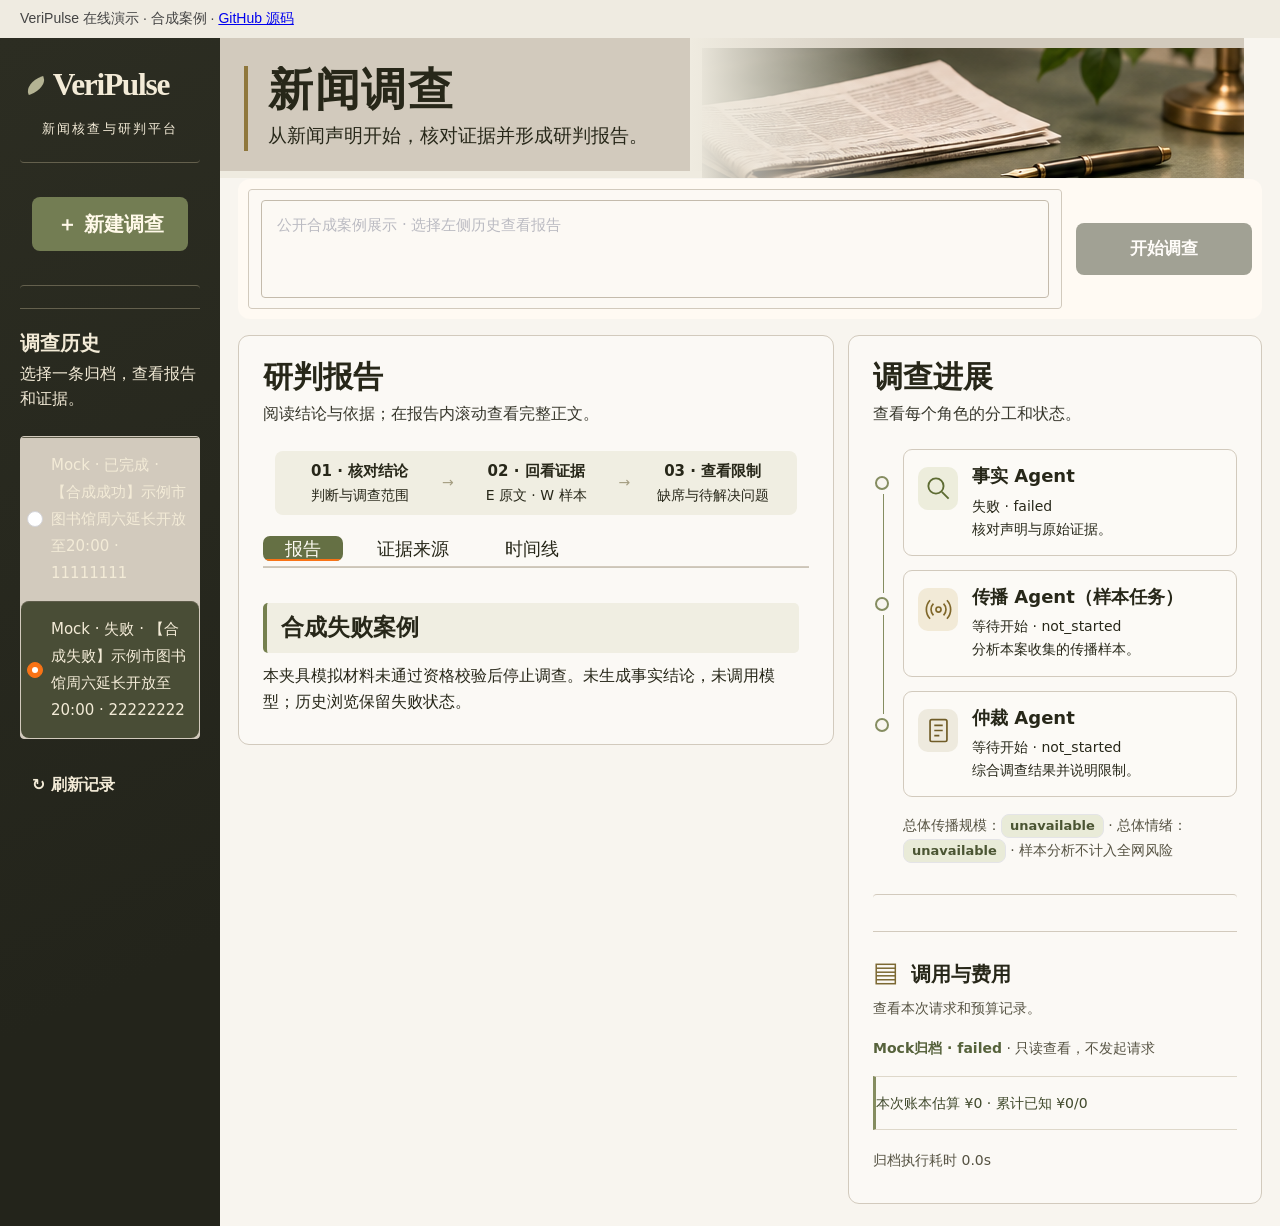
==== commit 201adce3: "Hide backend-only archive controls in static demo" ====
--- a/docs/demo/failure.html
+++ b/docs/demo/failure.html
@@ -1199,6 +1199,7 @@
 <p>归档执行耗时 0.0s</p>
 </span><!----></div><!----></div> <!----><!----><!----> <!----></div><!----> <!----><!----></div></div></div><!----><!----><!----><!----><!----><div id="" class="block gr-accordion svelte-1plpy97 padded auto-margin" dir="ltr" style="--start-top: 0px; --start-left: 0px; --start-width: 0px; --start-height: 0px; border-style: solid; overflow: auto; min-width: min(0px, 100%);"><!----><!----><div data-testid="status-tracker" class="wrap default full svelte-1uj8rng hide" style="position: absolute; padding: 0px;"><!----> <!----></div> <!----><!----> <button class="label-wrap svelte-e5lyqv"><span class="svelte-e5lyqv">归档详情</span> <span class="icon svelte-e5lyqv" style="transform: rotate(90deg);">▼</span></button> <div data-testid="accordion-content" class="svelte-e5lyqv" style="display: none;"><div id="" class="column  svelte-siq5d6" style="min-width: min(0px, 100%);"><!----> <!----><!----><!----><!----><!----><!----><!----><!----></div><!----></div><!----><!----> <!----></div><!----> <!----><!----></div><!----></div><!----></div><!----></div><!----></div><!----></div><!----></main> <div class="sr-only" role="status" aria-live="polite" aria-atomic="true"></div><!----> <!----> <!----> <!----> <!----> <!----></div> <div class="toast-wrap svelte-1qhecvt" style="--toast-top: 0px;"></div><!----><!----><!----> <div><!----></div></div></div><script id="viewer-script">
 document.querySelectorAll('#history-list input').forEach(e=>e.checked=e.value.startsWith(location.pathname.endsWith('failure.html')?'2':'1'));
+document.querySelectorAll('[data-testid=accordion-content]').forEach(e=>e.parentElement.remove());
 const panels = ["<div role=\"tabpanel\" id=\"\" class=\"tabitem  svelte-dmtrd3\" style=\"display: flex;\"><div id=\"\" class=\"column  svelte-siq5d6\" style=\"min-width: min(0px, 100%);\"><!----> <!----><!----><!----><!----><!----><!----><!----><!----><!----><div id=\"report-body\" class=\"block  svelte-1plpy97 padded hide-container auto-margin\" dir=\"ltr\" style=\"--start-top: 0px; --start-left: 0px; --start-width: 0px; --start-height: 0px; border-style: solid; overflow: auto; min-width: min(0px, 100%);\"><!----><!----><div data-testid=\"status-tracker\" class=\"wrap center full svelte-1uj8rng hide\" style=\"position: absolute; padding: 0px;\"><!----> <!----><\/div> <!----><!----> <div data-testid=\"markdown-wrapper\" class=\"svelte-16ln60g\"><div data-testid=\"markdown\" class=\"prose  svelte-1xjkzpp\" dir=\"ltr\"><!----> <span class=\"md svelte-1hf8a14 prose\"><h1>合成失败案例<\/h1>\n<p>本夹具模拟材料未通过资格校验后停止调查。未生成事实结论，未调用模型；历史浏览保留失败状态。<\/p>\n<\/span><!----><\/div><!----><\/div> <!----><!----><!----> <!----><\/div><!----> <!----><!----><\/div><!----><\/div>", "<div role=\"tabpanel\" id=\"\" class=\"tabitem  svelte-dmtrd3\" style=\"display: flex;\"><div id=\"\" class=\"column  svelte-siq5d6\" style=\"min-width: min(0px, 100%);\"><!----> <!----><!----><!----><!----><!----><!----><!----><!----><!----><div id=\"\" class=\"block section-intro svelte-1plpy97 padded hide-container auto-margin\" dir=\"ltr\" style=\"--start-top: 0px; --start-left: 0px; --start-width: 0px; --start-height: 0px; border-style: solid; overflow: auto; min-width: min(0px, 100%);\"><!----><!----><div data-testid=\"status-tracker\" class=\"wrap center full svelte-1uj8rng hide\" style=\"position: absolute; padding: 0px;\"><!----> <!----><\/div> <!----><!----> <div data-testid=\"markdown-wrapper\" class=\"svelte-16ln60g\"><div data-testid=\"markdown\" class=\"prose section-intro svelte-1xjkzpp\" dir=\"ltr\"><!----> <span class=\"md svelte-1hf8a14 prose\"><p>查看报告引用的原文、出处和链接。<\/p>\n<\/span><!----><\/div><!----><\/div> <!----><!----><!----> <!----><\/div><!----> <!----><!----><!----><!----><!----><!----><div id=\"\" class=\"block  svelte-1plpy97 hide-container auto-margin\" dir=\"ltr\" style=\"--start-top: 0px; --start-left: 0px; --start-width: 0px; --start-height: 0px; border-style: solid; overflow: visible; min-width: min(0px, 100%);\"><!----><!----><!----> <!----> <div data-testid=\"status-tracker\" class=\"wrap center full svelte-1uj8rng hide\" style=\"position: absolute; padding: 0px;\"><!----> <!----><\/div> <!----><!----> <div class=\"html-container svelte-1jts93g\"><!----><div id=\"html-suklf8w9q\" class=\"prose gradio-style  svelte-26mp0t\">尚无已核验引用。<\/div><!----><\/div><!----> <!----><\/div><!----> <!----><!----><\/div><!----><\/div>", "<div role=\"tabpanel\" id=\"\" class=\"tabitem  svelte-dmtrd3\" style=\"display: flex;\"><div id=\"\" class=\"column  svelte-siq5d6\" style=\"min-width: min(0px, 100%);\"><!----> <!----><!----><!----><!----><!----><!----><!----><!----><!----><div id=\"\" class=\"block section-intro svelte-1plpy97 padded hide-container auto-margin\" dir=\"ltr\" style=\"--start-top: 0px; --start-left: 0px; --start-width: 0px; --start-height: 0px; border-style: solid; overflow: auto; min-width: min(0px, 100%);\"><!----><!----><div data-testid=\"status-tracker\" class=\"wrap center full svelte-1uj8rng hide\" style=\"position: absolute; padding: 0px;\"><!----> <!----><\/div> <!----><!----> <div data-testid=\"markdown-wrapper\" class=\"svelte-16ln60g\"><div data-testid=\"markdown\" class=\"prose section-intro svelte-1xjkzpp\" dir=\"ltr\"><!----> <span class=\"md svelte-1hf8a14 prose\"><p>按时间查看取证和研判记录。<\/p>\n<\/span><!----><\/div><!----><\/div> <!----><!----><!----> <!----><\/div><!----> <!----><!----><!----><!----><!----><!----><div id=\"\" class=\"block  svelte-1plpy97 padded hide-container auto-margin\" dir=\"ltr\" style=\"--start-top: 0px; --start-left: 0px; --start-width: 0px; --start-height: 0px; border-style: solid; overflow: auto; min-width: min(0px, 100%);\"><!----><!----><div data-testid=\"status-tracker\" class=\"wrap center full svelte-1uj8rng hide\" style=\"position: absolute; padding: 0px;\"><!----> <!----><\/div> <!----><!----> <div data-testid=\"markdown-wrapper\" class=\"svelte-16ln60g\"><div data-testid=\"markdown\" class=\"prose  svelte-1xjkzpp\" dir=\"ltr\"><!----> <span class=\"md svelte-1hf8a14 prose\"><ul>\n<li>2026-11-11T00:00:00+00:00 · synthetic_fixture · failed<\/li>\n<\/ul>\n<\/span><!----><\/div><!----><\/div> <!----><!----><!----> <!----><\/div><!----> <!----><!----><\/div><!----><\/div>"];
 document.querySelectorAll('script:not(#viewer-script)').forEach(e=>e.remove());
 document.querySelectorAll('#history-list input').forEach(e=>e.addEventListener('change',()=>location.href=e.value.startsWith('1')?'index.html':'failure.html'));
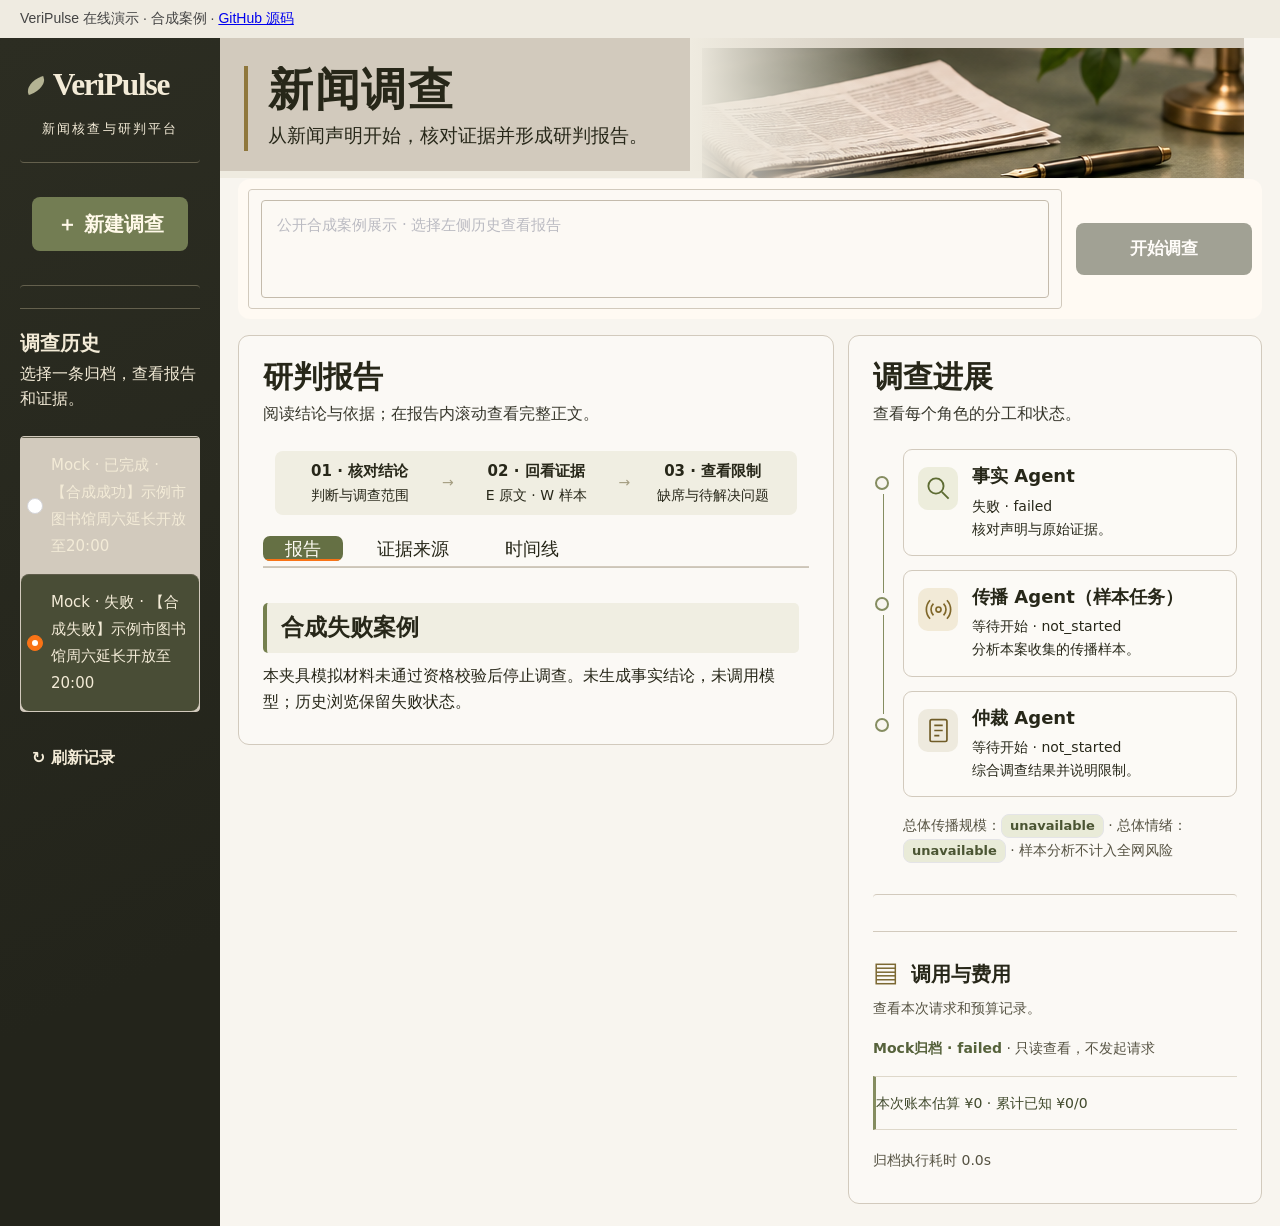
==== commit 15b5a211: "Hide case IDs in history labels and refresh demo screenshots" ====
--- a/docs/demo/failure.html
+++ b/docs/demo/failure.html
@@ -1175,7 +1175,7 @@
 <p>新闻核查与研判平台</p>
 </span><!----></div><!----></div> <!----><!----><!----> <!----></div><!----> <!----><!----><!----><!----><!----><!----><div id="new-investigation" class="block  svelte-1plpy97 hide-container auto-margin" dir="ltr" style="--start-top: 0px; --start-left: 0px; --start-width: 0px; --start-height: 0px; border-style: solid; overflow: visible; min-width: min(0px, 100%);"><!----><!----><!----> <!----> <div data-testid="status-tracker" class="wrap center full svelte-1uj8rng hide" style="position: absolute; padding: 0px;"><!----> <!----></div> <!----><!----> <div class="html-container svelte-1jts93g"><!----><div id="html-u8wxc3j10" class="prose gradio-style  svelte-26mp0t"><a href="#news-input" class="new-investigation">＋ 新建调查</a></div><!----></div><!----> <!----></div><!----> <!----><!----><!----><!----><!----><!----><div id="history-heading" class="block section-intro svelte-1plpy97 padded hide-container auto-margin" dir="ltr" style="--start-top: 0px; --start-left: 0px; --start-width: 0px; --start-height: 0px; border-style: solid; overflow: auto; min-width: min(0px, 100%);"><!----><!----><div data-testid="status-tracker" class="wrap center full svelte-1uj8rng hide" style="position: absolute; padding: 0px;"><!----> <!----></div> <!----><!----> <div data-testid="markdown-wrapper" class="svelte-16ln60g"><div data-testid="markdown" class="prose section-intro svelte-1xjkzpp" dir="ltr"><!----> <span class="md svelte-1hf8a14 prose"><h3>调查历史</h3>
 <p>选择一条归档，查看报告和证据。</p>
-</span><!----></div><!----></div> <!----><!----><!----> <!----></div><!----> <!----><!----><!----><!----><div class="form svelte-d5xbca" style="flex-grow: 0; min-width: min(0px, 100%);"><!----><!----><!----><!----><!----><!----><!----><!----><fieldset id="history-list" class="block  svelte-1plpy97 padded auto-margin" dir="ltr" style="--start-top: 0px; --start-left: 0px; --start-width: 0px; --start-height: 0px; border-style: solid; overflow: auto; min-width: min(160px, 100%);"><!----><!----><div data-testid="status-tracker" class="wrap default full svelte-1uj8rng hide" style="position: absolute; padding: 0px;"><!----> <!----></div> <!----><!----> <!----> <span data-testid="block-info" dir="ltr" class="svelte-jdcl7l hide sr-only">历史调查<!----></span> <!----><!----> <div class="wrap svelte-e4x47i"><label data-testid="Mock · 已完成 · 【合成成功】示例市图书馆周六延长开放至20:00 · 11111111-radio-label" class="svelte-19qdtil"><input type="radio" class="svelte-19qdtil" name="radio-3" aria-checked="false" value="11111111111111111111111111111111"> <span class="svelte-19qdtil">Mock · 已完成 · 【合成成功】示例市图书馆周六延长开放至20:00 · 11111111</span></label><label data-testid="Mock · 失败 · 【合成失败】示例市图书馆周六延长开放至20:00 · 22222222-radio-label" class="svelte-19qdtil selected"><input type="radio" class="svelte-19qdtil" name="radio-4" aria-checked="true" value="22222222222222222222222222222222"> <span class="svelte-19qdtil">Mock · 失败 · 【合成失败】示例市图书馆周六延长开放至20:00 · 22222222</span></label></div><!----> <!----></fieldset><!----> <!----><!----></div><!----><!----><!----><!----><button class="lg secondary  svelte-xzq5jh" id="history-refresh"><!----> <!---->↻  刷新记录<!----></button><!----><!----></div><!----><!----><!----><div id="main-panel" class="column  svelte-siq5d6" style="flex-grow: 3; min-width: min(480px, 100%);"><!----> <!----><!----><!----><!----><!----><!----><div id="masthead" class="gr-group  svelte-1p9262q"><div id="masthead" class="gr-group  svelte-1p9262q"><div class="styler svelte-1p9262q" style="--block-radius: 0px; --block-border-width: 0px; --layout-gap: 1px; --form-gap-width: 1px; --button-border-width: 0px; --button-large-radius: 0px; --button-small-radius: 0px;"><!----><!----><!----><!----><!----><!----><!----><div id="masthead-art" class="block  svelte-1plpy97 hide-container auto-margin" dir="ltr" style="--start-top: 0px; --start-left: 0px; --start-width: 0px; --start-height: 0px; border-style: solid; overflow: visible; min-width: min(0px, 100%);"><!----><!----><!----> <!----> <div data-testid="status-tracker" class="wrap center full svelte-1uj8rng hide" style="position: absolute; padding: 0px;"><!----> <!----></div> <!----><!----> <div class="html-container svelte-1jts93g"><!----><div id="html-67zkwi0rt" class="prose gradio-style  svelte-26mp0t"><div class="editorial-photo" aria-hidden="true"></div></div><!----></div><!----> <!----></div><!----> <!----><!----><!----><!----><!----><!----><div id="welcome" class="block  svelte-1plpy97 padded hide-container auto-margin" dir="ltr" style="--start-top: 0px; --start-left: 0px; --start-width: 0px; --start-height: 0px; border-style: solid; overflow: auto; min-width: min(0px, 100%);"><!----><!----><div data-testid="status-tracker" class="wrap center full svelte-1uj8rng hide" style="position: absolute; padding: 0px;"><!----> <!----></div> <!----><!----> <div data-testid="markdown-wrapper" class="svelte-16ln60g"><div data-testid="markdown" class="prose  svelte-1xjkzpp" dir="ltr"><!----> <span class="md svelte-1hf8a14 prose"><h2>新闻调查</h2>
+</span><!----></div><!----></div> <!----><!----><!----> <!----></div><!----> <!----><!----><!----><!----><div class="form svelte-d5xbca" style="flex-grow: 0; min-width: min(0px, 100%);"><!----><!----><!----><!----><!----><!----><!----><!----><fieldset id="history-list" class="block  svelte-1plpy97 padded auto-margin" dir="ltr" style="--start-top: 0px; --start-left: 0px; --start-width: 0px; --start-height: 0px; border-style: solid; overflow: auto; min-width: min(160px, 100%);"><!----><!----><div data-testid="status-tracker" class="wrap default full svelte-1uj8rng hide" style="position: absolute; padding: 0px;"><!----> <!----></div> <!----><!----> <!----> <span data-testid="block-info" dir="ltr" class="svelte-jdcl7l hide sr-only">历史调查<!----></span> <!----><!----> <div class="wrap svelte-e4x47i"><label data-testid="Mock · 已完成 · 【合成成功】示例市图书馆周六延长开放至20:00-radio-label" class="svelte-19qdtil"><input type="radio" class="svelte-19qdtil" name="radio-3" aria-checked="false" value="11111111111111111111111111111111"> <span class="svelte-19qdtil">Mock · 已完成 · 【合成成功】示例市图书馆周六延长开放至20:00</span></label><label data-testid="Mock · 失败 · 【合成失败】示例市图书馆周六延长开放至20:00-radio-label" class="svelte-19qdtil selected"><input type="radio" class="svelte-19qdtil" name="radio-4" aria-checked="true" value="22222222222222222222222222222222"> <span class="svelte-19qdtil">Mock · 失败 · 【合成失败】示例市图书馆周六延长开放至20:00</span></label></div><!----> <!----></fieldset><!----> <!----><!----></div><!----><!----><!----><!----><button class="lg secondary  svelte-xzq5jh" id="history-refresh"><!----> <!---->↻  刷新记录<!----></button><!----><!----></div><!----><!----><!----><div id="main-panel" class="column  svelte-siq5d6" style="flex-grow: 3; min-width: min(480px, 100%);"><!----> <!----><!----><!----><!----><!----><!----><div id="masthead" class="gr-group  svelte-1p9262q"><div id="masthead" class="gr-group  svelte-1p9262q"><div class="styler svelte-1p9262q" style="--block-radius: 0px; --block-border-width: 0px; --layout-gap: 1px; --form-gap-width: 1px; --button-border-width: 0px; --button-large-radius: 0px; --button-small-radius: 0px;"><!----><!----><!----><!----><!----><!----><!----><div id="masthead-art" class="block  svelte-1plpy97 hide-container auto-margin" dir="ltr" style="--start-top: 0px; --start-left: 0px; --start-width: 0px; --start-height: 0px; border-style: solid; overflow: visible; min-width: min(0px, 100%);"><!----><!----><!----> <!----> <div data-testid="status-tracker" class="wrap center full svelte-1uj8rng hide" style="position: absolute; padding: 0px;"><!----> <!----></div> <!----><!----> <div class="html-container svelte-1jts93g"><!----><div id="html-67zkwi0rt" class="prose gradio-style  svelte-26mp0t"><div class="editorial-photo" aria-hidden="true"></div></div><!----></div><!----> <!----></div><!----> <!----><!----><!----><!----><!----><!----><div id="welcome" class="block  svelte-1plpy97 padded hide-container auto-margin" dir="ltr" style="--start-top: 0px; --start-left: 0px; --start-width: 0px; --start-height: 0px; border-style: solid; overflow: auto; min-width: min(0px, 100%);"><!----><!----><div data-testid="status-tracker" class="wrap center full svelte-1uj8rng hide" style="position: absolute; padding: 0px;"><!----> <!----></div> <!----><!----> <div data-testid="markdown-wrapper" class="svelte-16ln60g"><div data-testid="markdown" class="prose  svelte-1xjkzpp" dir="ltr"><!----> <span class="md svelte-1hf8a14 prose"><h2>新闻调查</h2>
 <p>从新闻声明开始，核对证据并形成研判报告。</p>
 </span><!----></div><!----></div> <!----><!----><!----> <!----></div><!----> <!----><!----></div></div></div><!----><!----><!----><div id="composer" class="row  svelte-7xavid unequal-height"><!----> <!----><!----><!----><!----><!----><div class="form svelte-d5xbca" style="flex-grow: 1; min-width: min(160px, 100%);"><!----><!----><!----><!----><!----><!----><!----><!----><div id="news-input" class="block  svelte-1plpy97 padded auto-margin" dir="ltr" style="--start-top: 0px; --start-left: 0px; --start-width: 0px; --start-height: 0px; border-style: solid; overflow: hidden; min-width: min(160px, 100%);"><!----><!----><div data-testid="status-tracker" class="wrap default full svelte-1uj8rng hide" style="position: absolute; padding: 0px;"><!----> <!----></div> <!----><!----> <label class="svelte-1hguek3 container show_textbox_border"><!----> <span data-testid="block-info" dir="ltr" class="svelte-jdcl7l hide sr-only">新闻声明 <!----><!----></span> <!----><!----> <div class="input-container svelte-1hguek3"><textarea data-testid="textbox" dir="ltr" placeholder="粘贴或输入需要核查的新闻声明、报道内容或网络说法。" rows="3" class="svelte-1hguek3" style="height: 98.25px; overflow-y: hidden;"></textarea><!----> <!----> <!----></div></label><!----><!----> <!----></div><!----> <!----><!----></div><!----><!----><!----><!----><button class="lg primary  svelte-xzq5jh" disabled=""><!----> <!---->开始调查<!----></button><!----><!----></div><!----><!----><!----><div id="result-area" class="column  svelte-siq5d6" style="flex-grow: 1; min-width: min(320px, 100%);"><!----> <!----><!----><!----><!----><!----><!----><div id="result-grid" class="row  svelte-7xavid unequal-height"><!----> <!----><!----><!----><!----><!----><div id="report-column" class="column  svelte-siq5d6" style="flex-grow: 7; min-width: min(420px, 100%);"><!----> <!----><!----><!----><!----><!----><!----><!----><!----><div id="" class="block section-intro svelte-1plpy97 padded hide-container auto-margin" dir="ltr" style="--start-top: 0px; --start-left: 0px; --start-width: 0px; --start-height: 0px; border-style: solid; overflow: auto; min-width: min(0px, 100%);"><!----><!----><div data-testid="status-tracker" class="wrap center full svelte-1uj8rng hide" style="position: absolute; padding: 0px;"><!----> <!----></div> <!----><!----> <div data-testid="markdown-wrapper" class="svelte-16ln60g"><div data-testid="markdown" class="prose section-intro svelte-1xjkzpp" dir="ltr"><!----> <span class="md svelte-1hf8a14 prose"><h2>研判报告</h2>
 <p>阅读结论与依据；在报告内滚动查看完整正文。</p>
